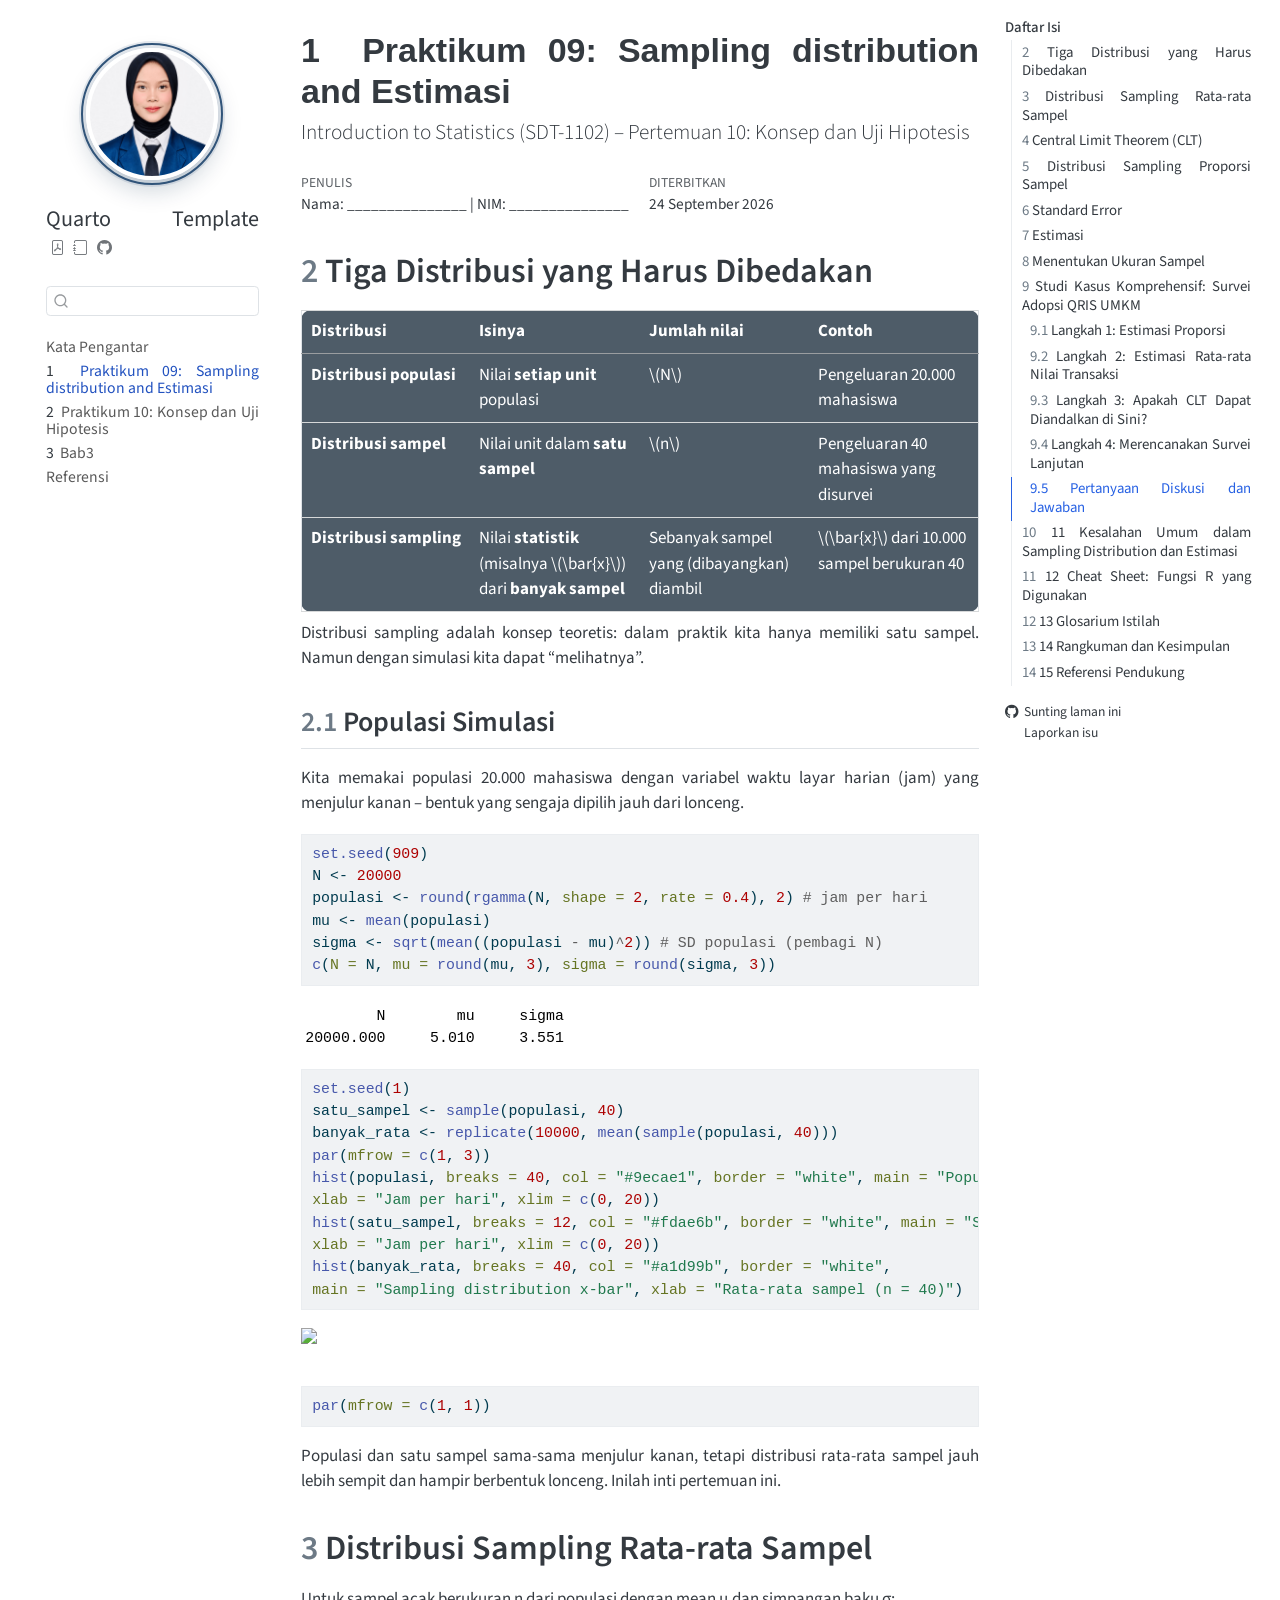
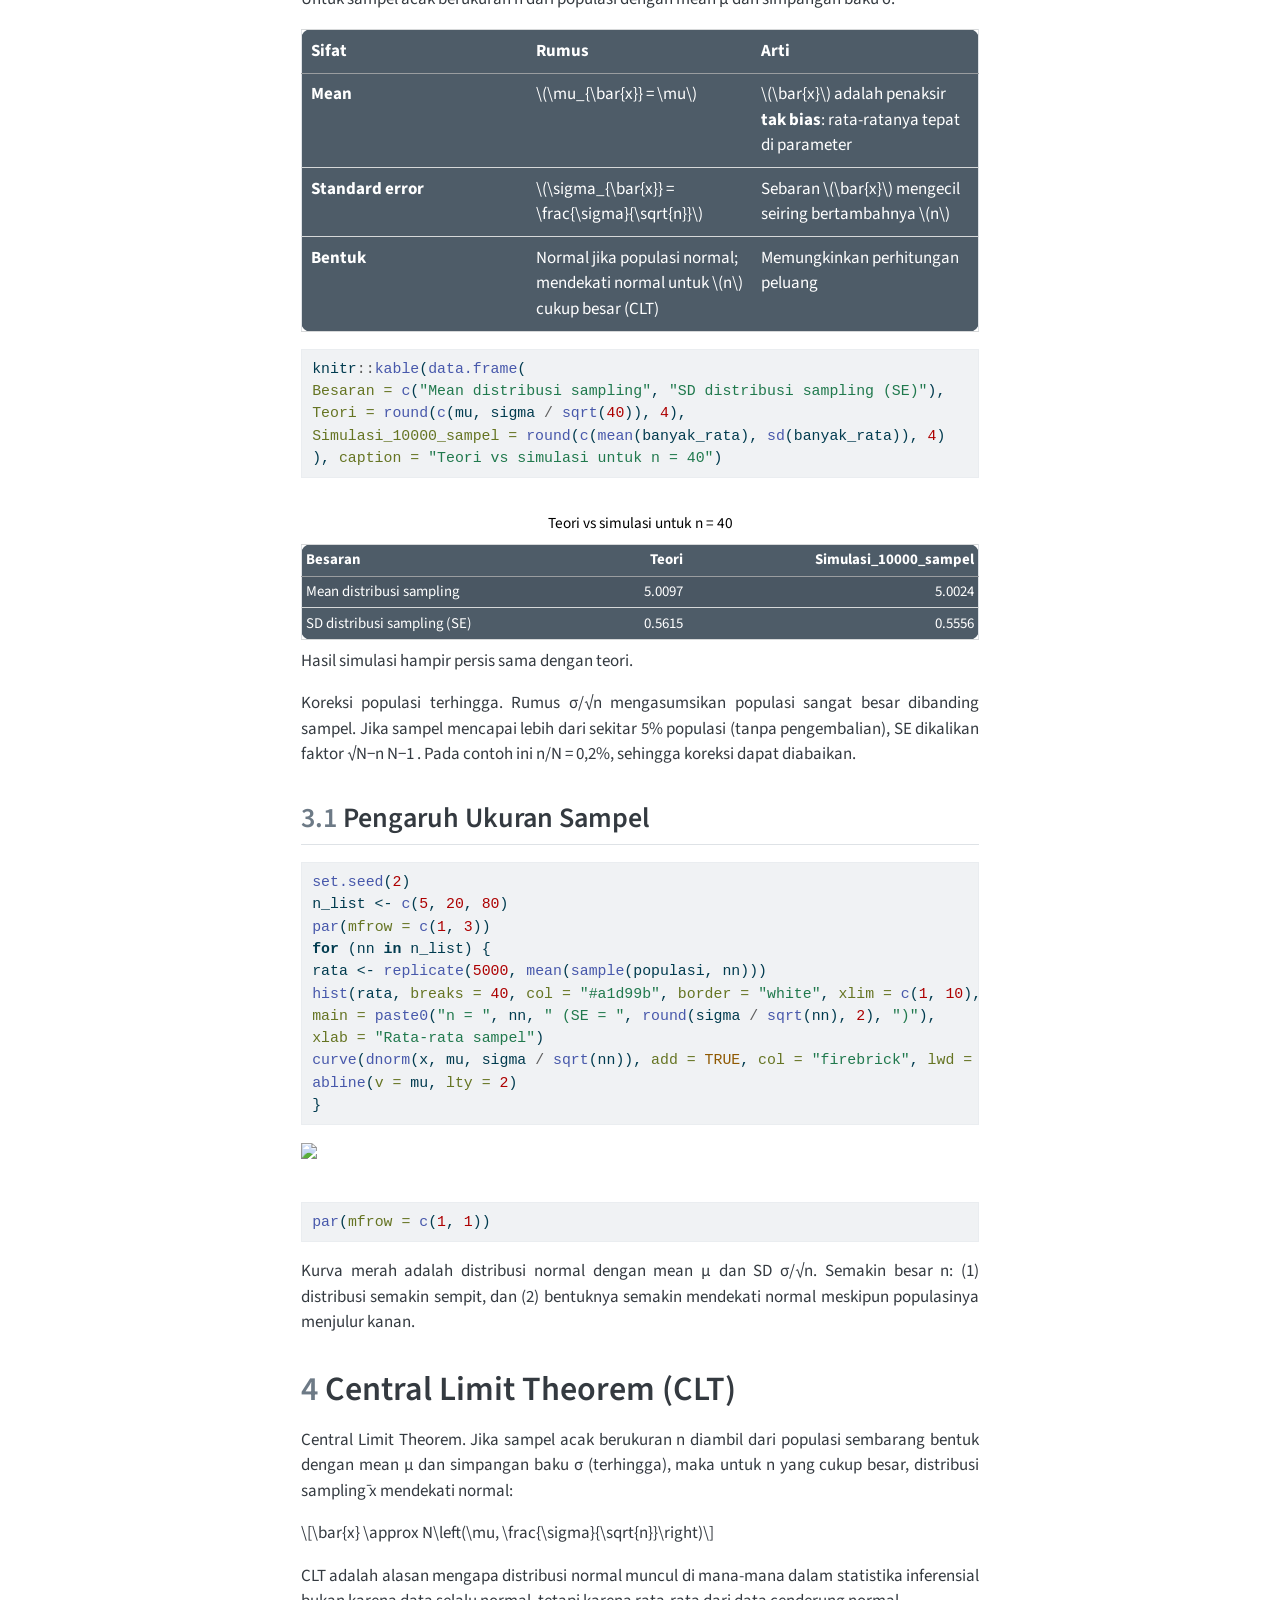
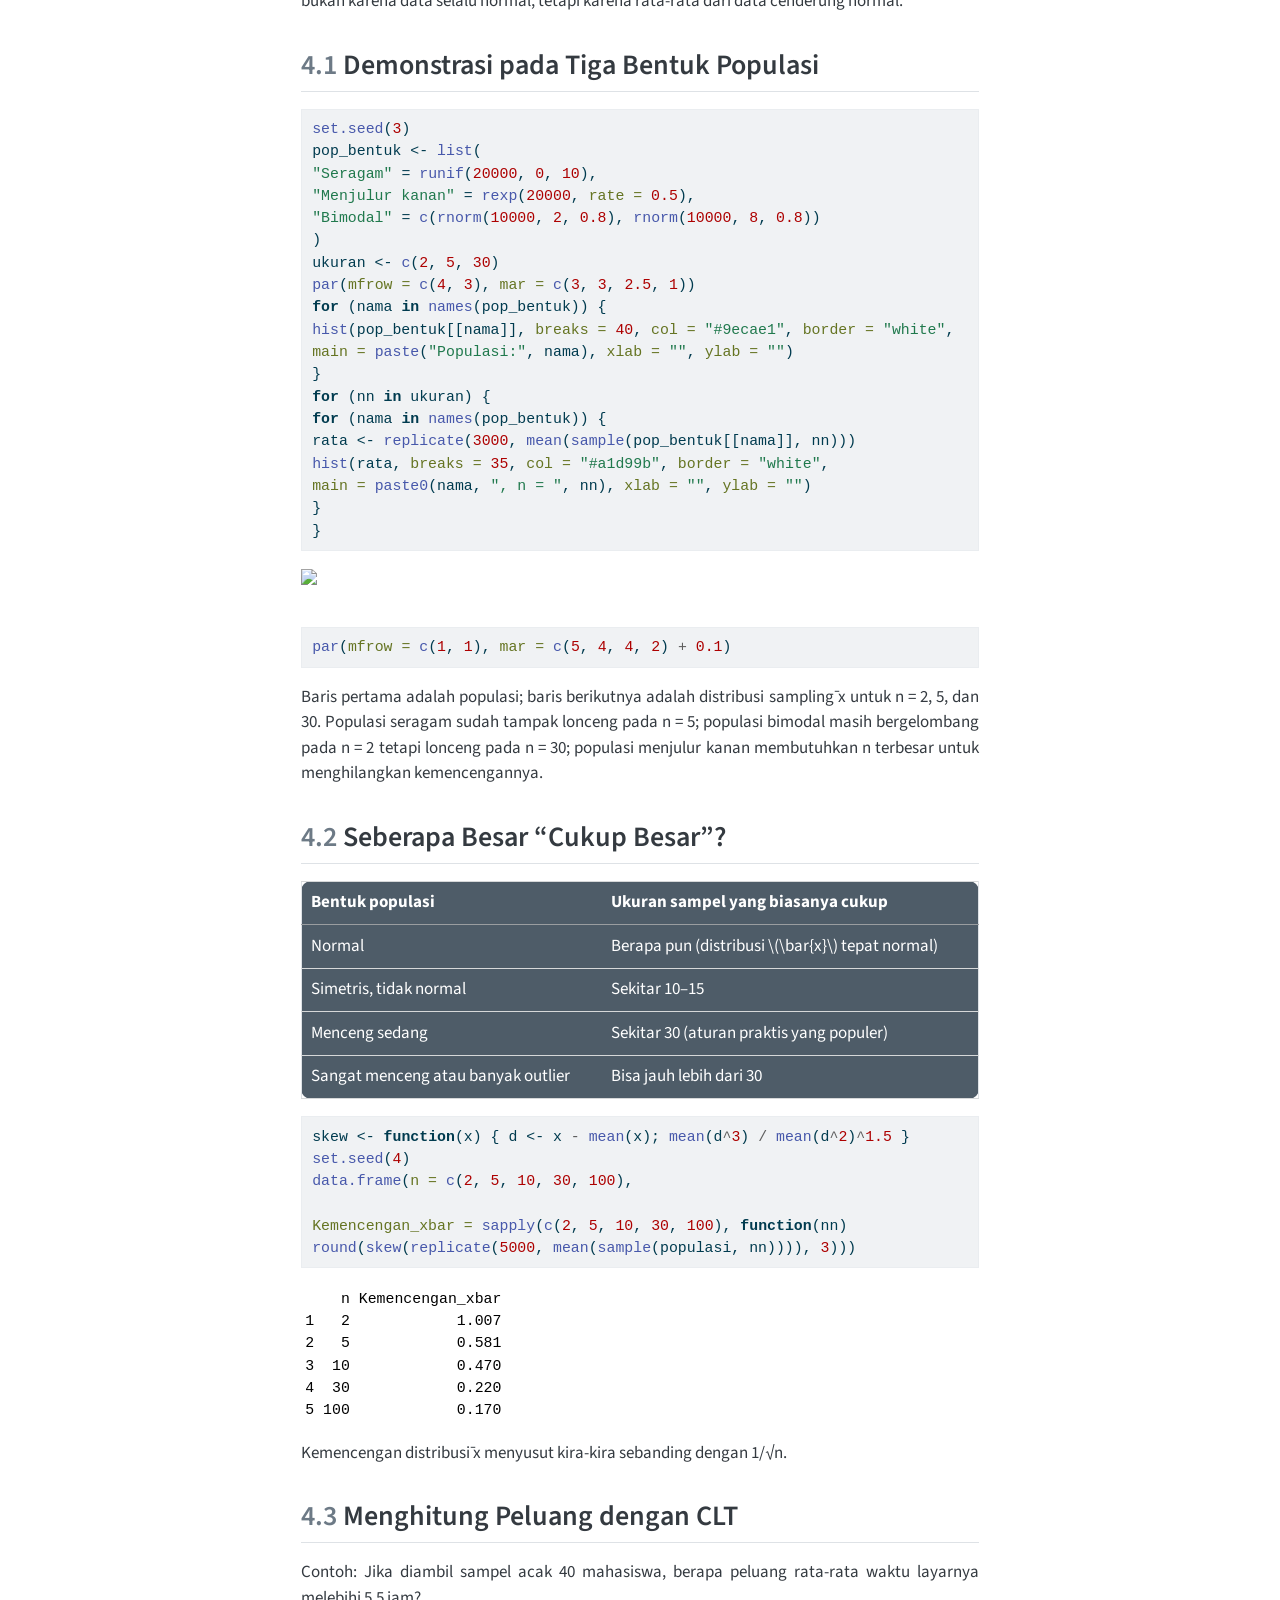
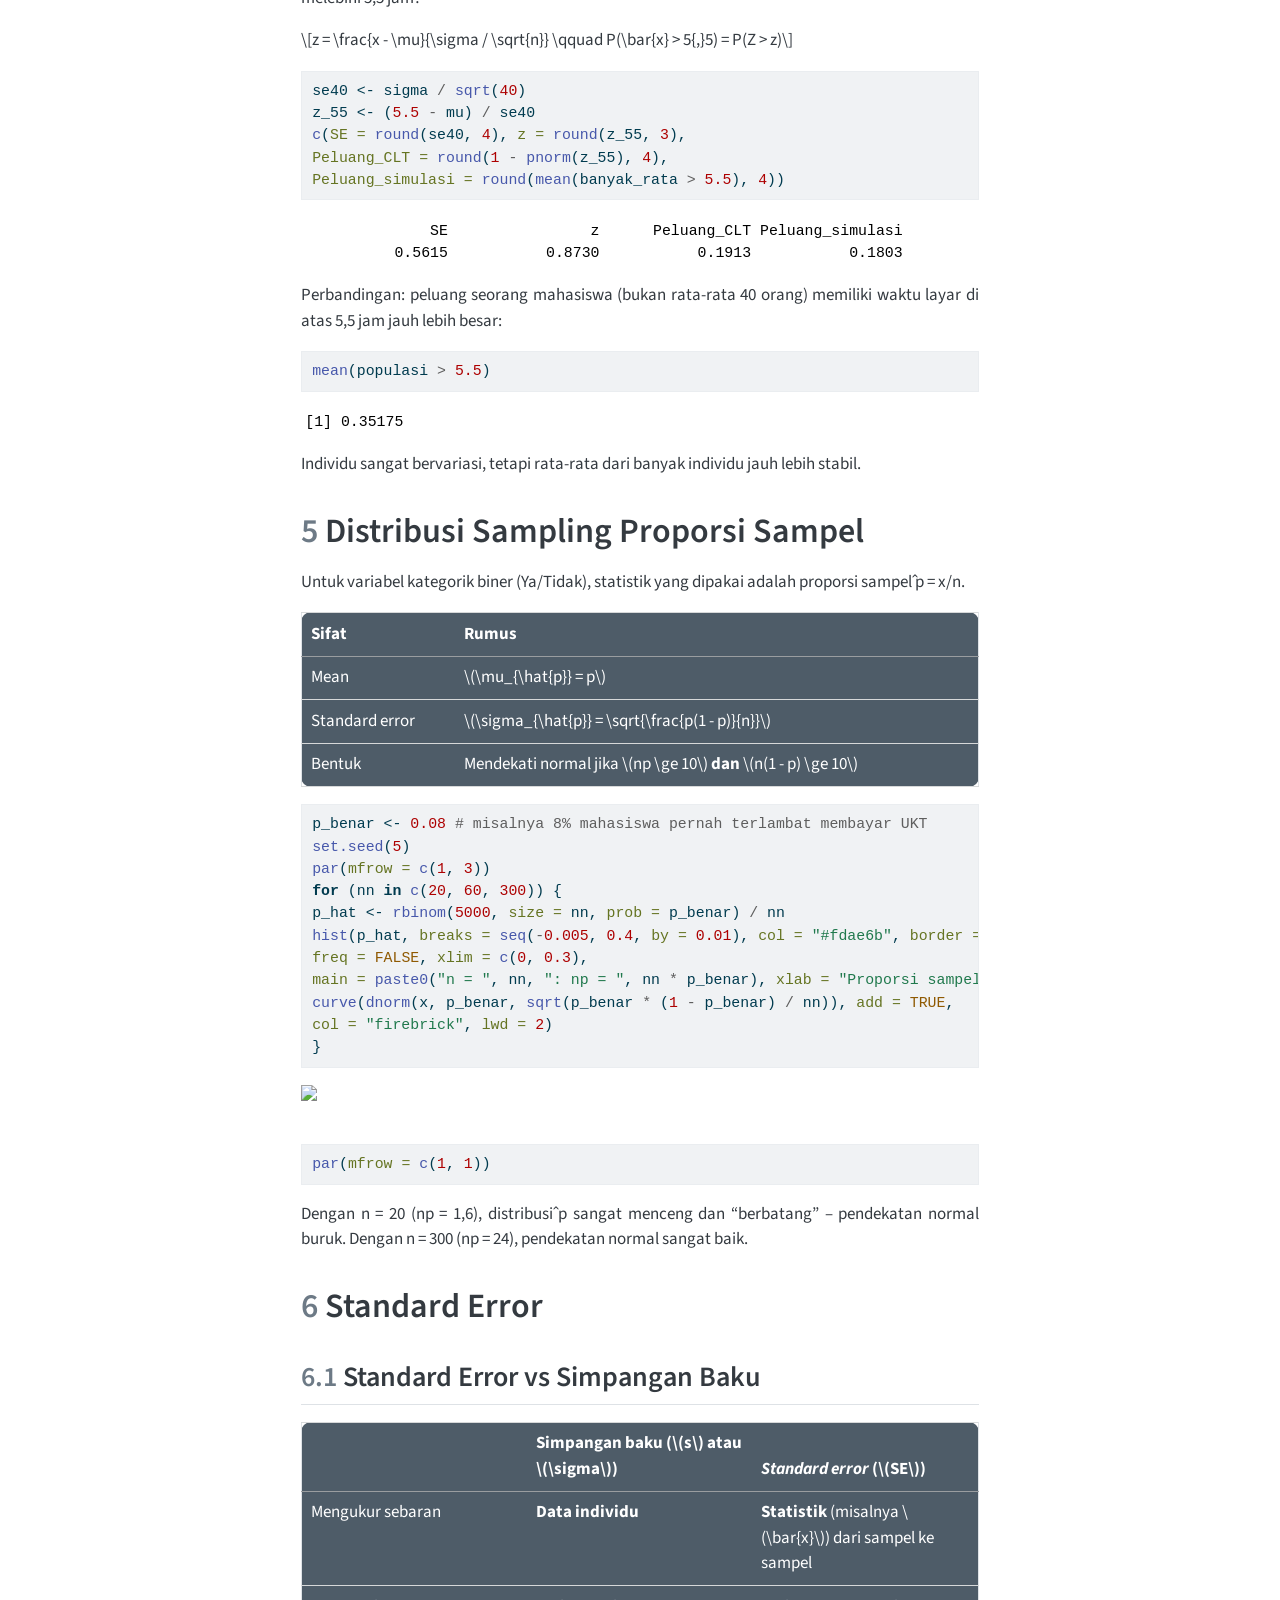
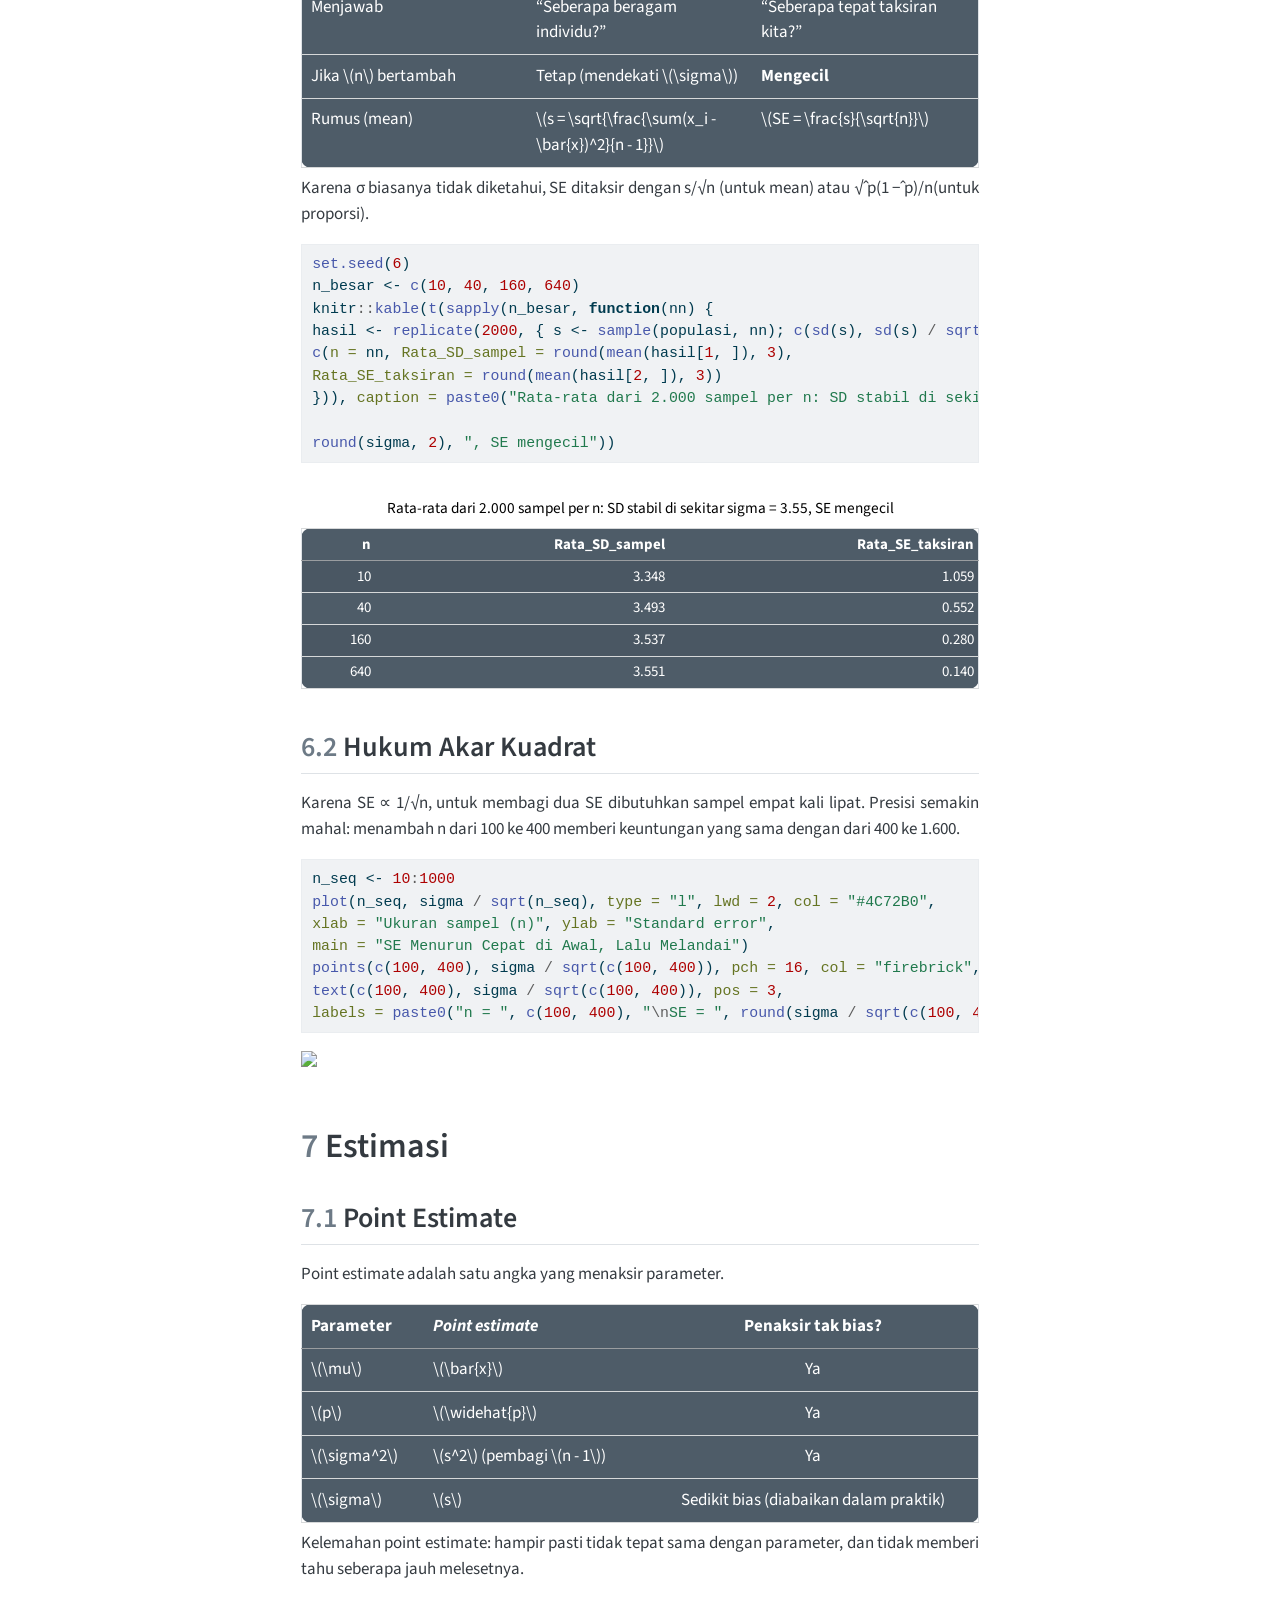
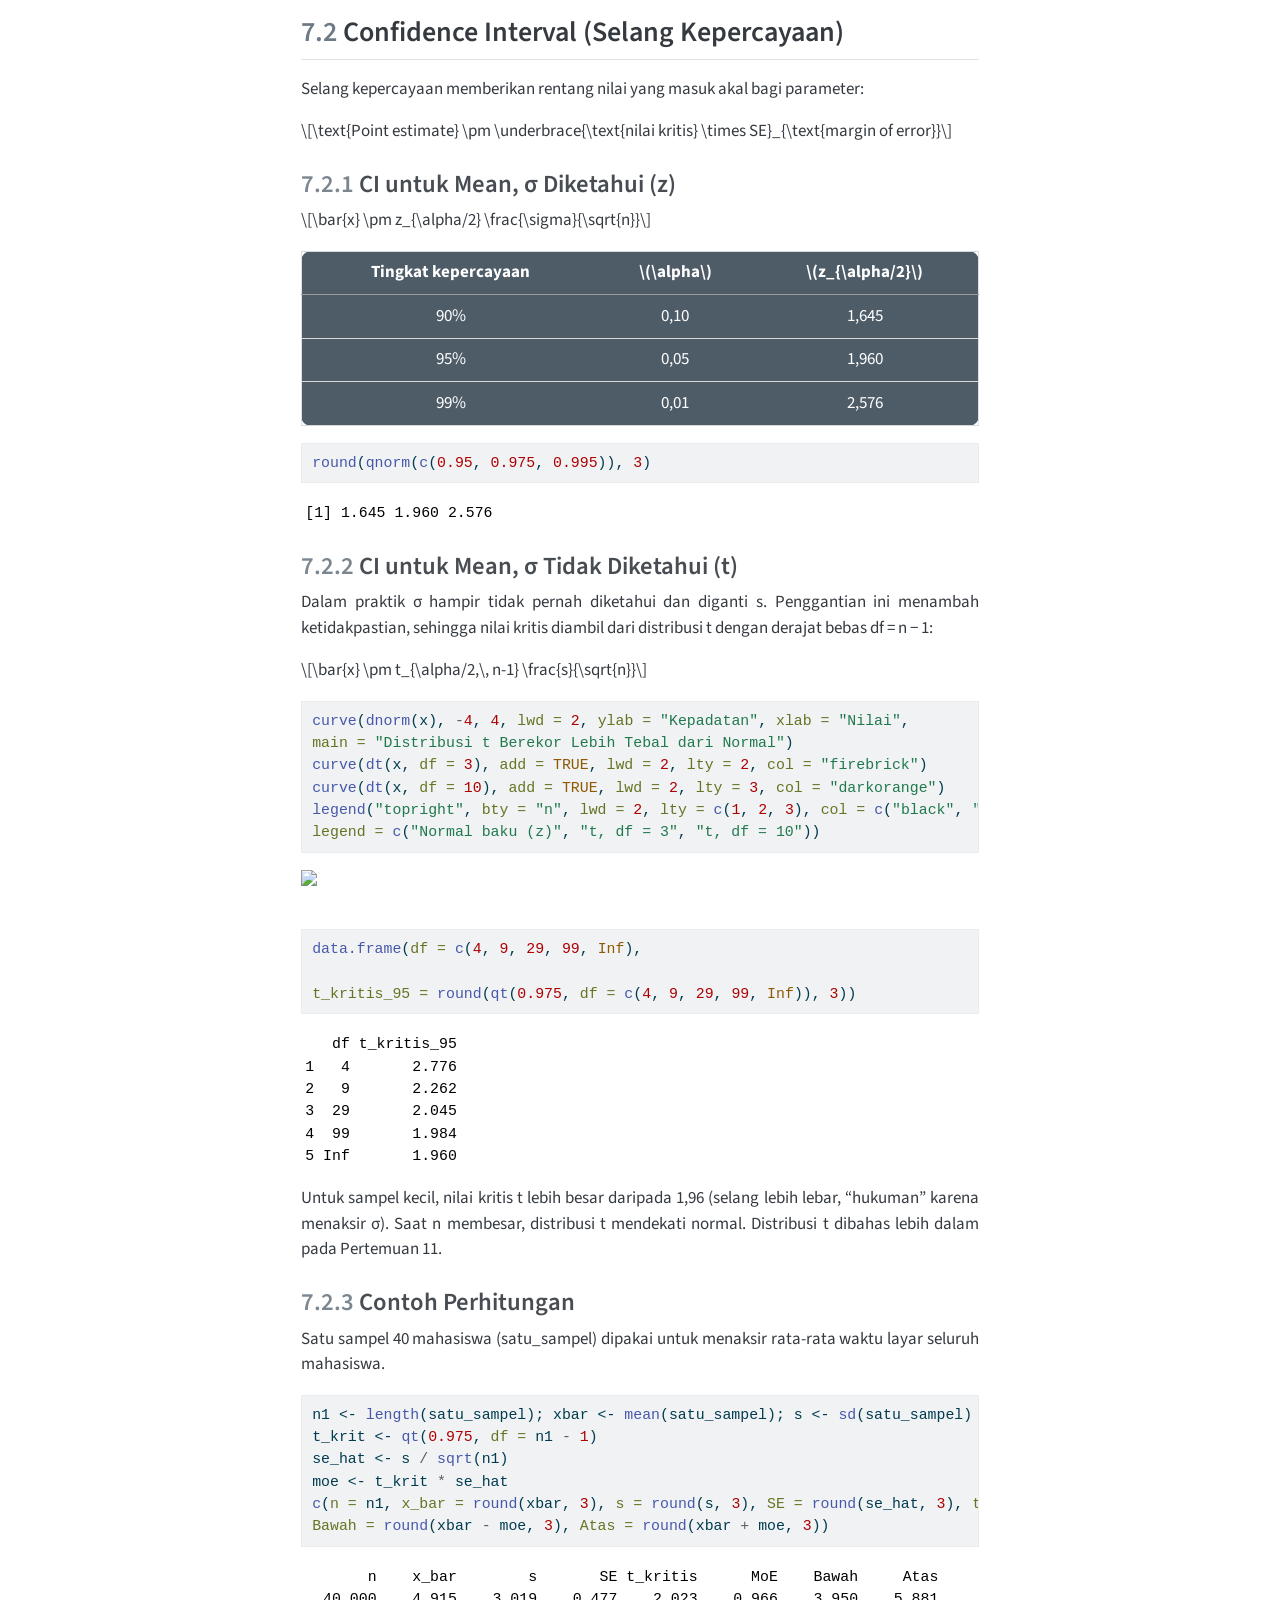
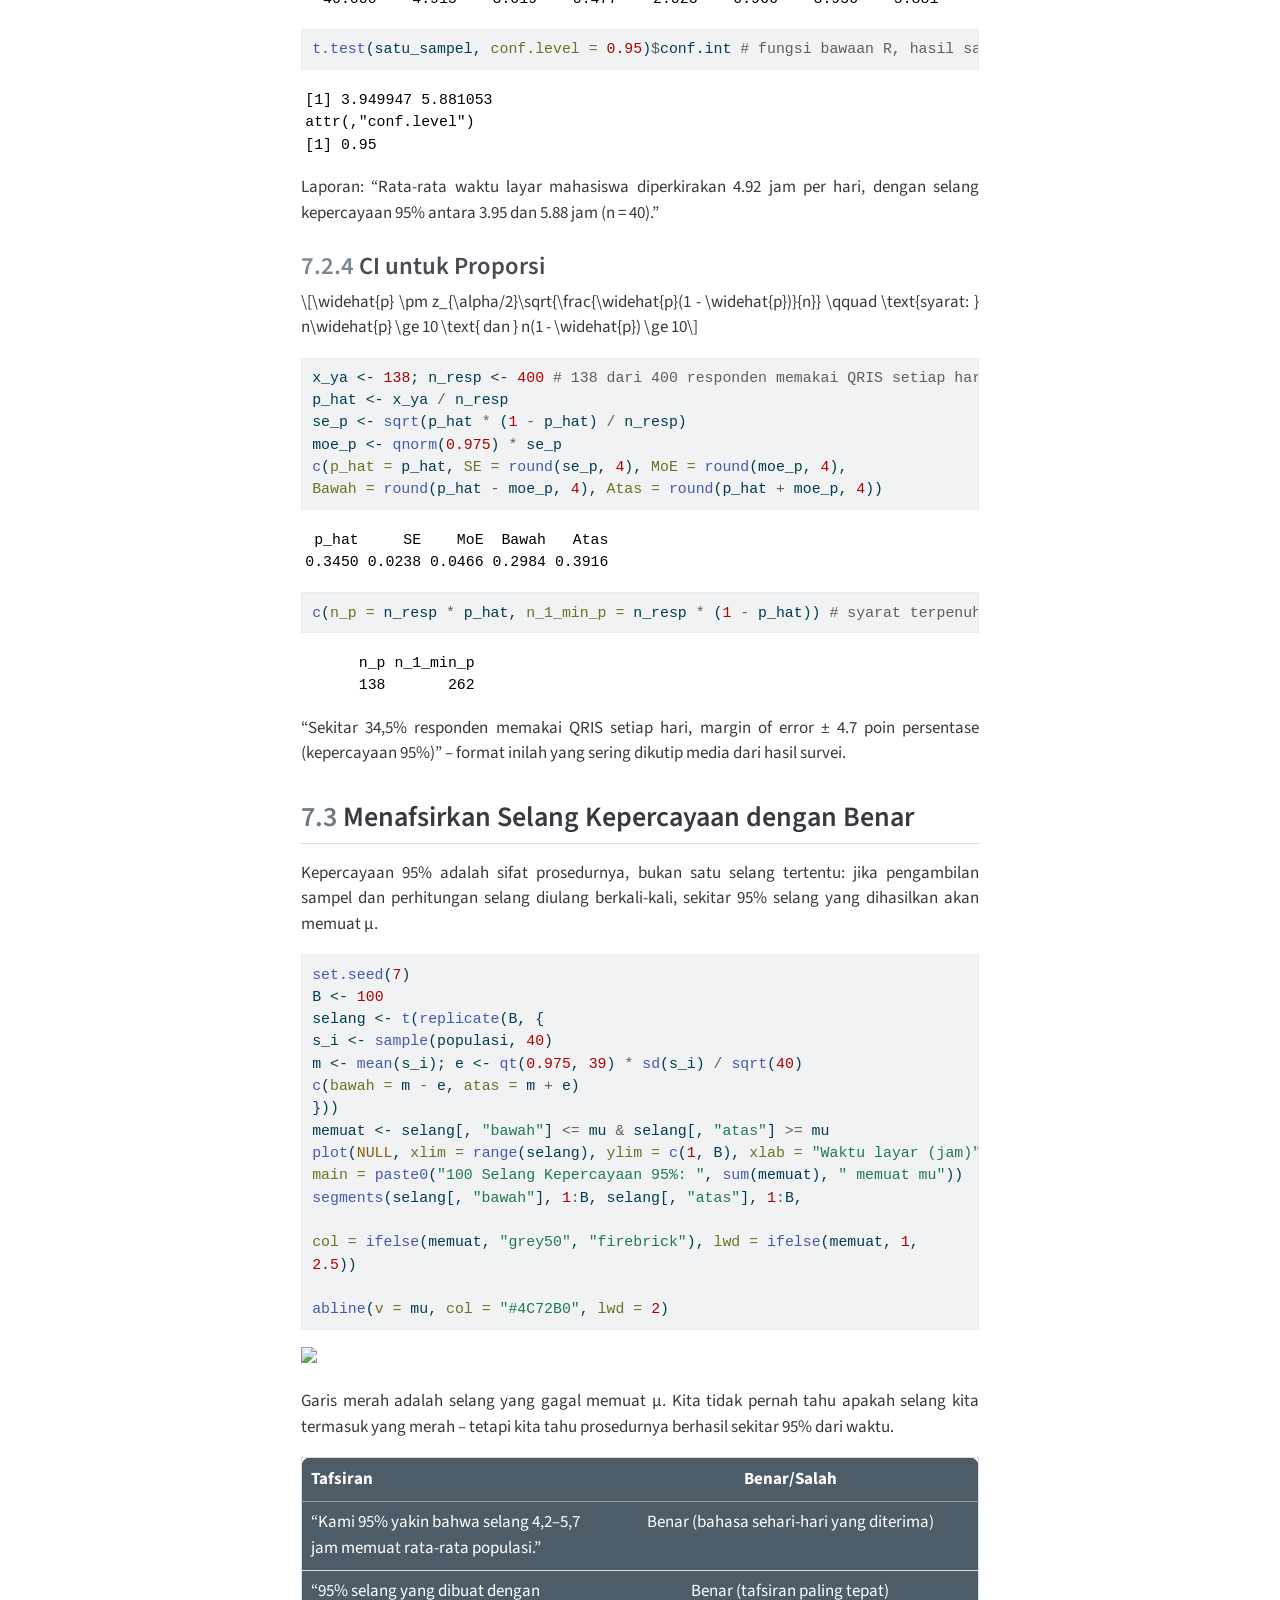
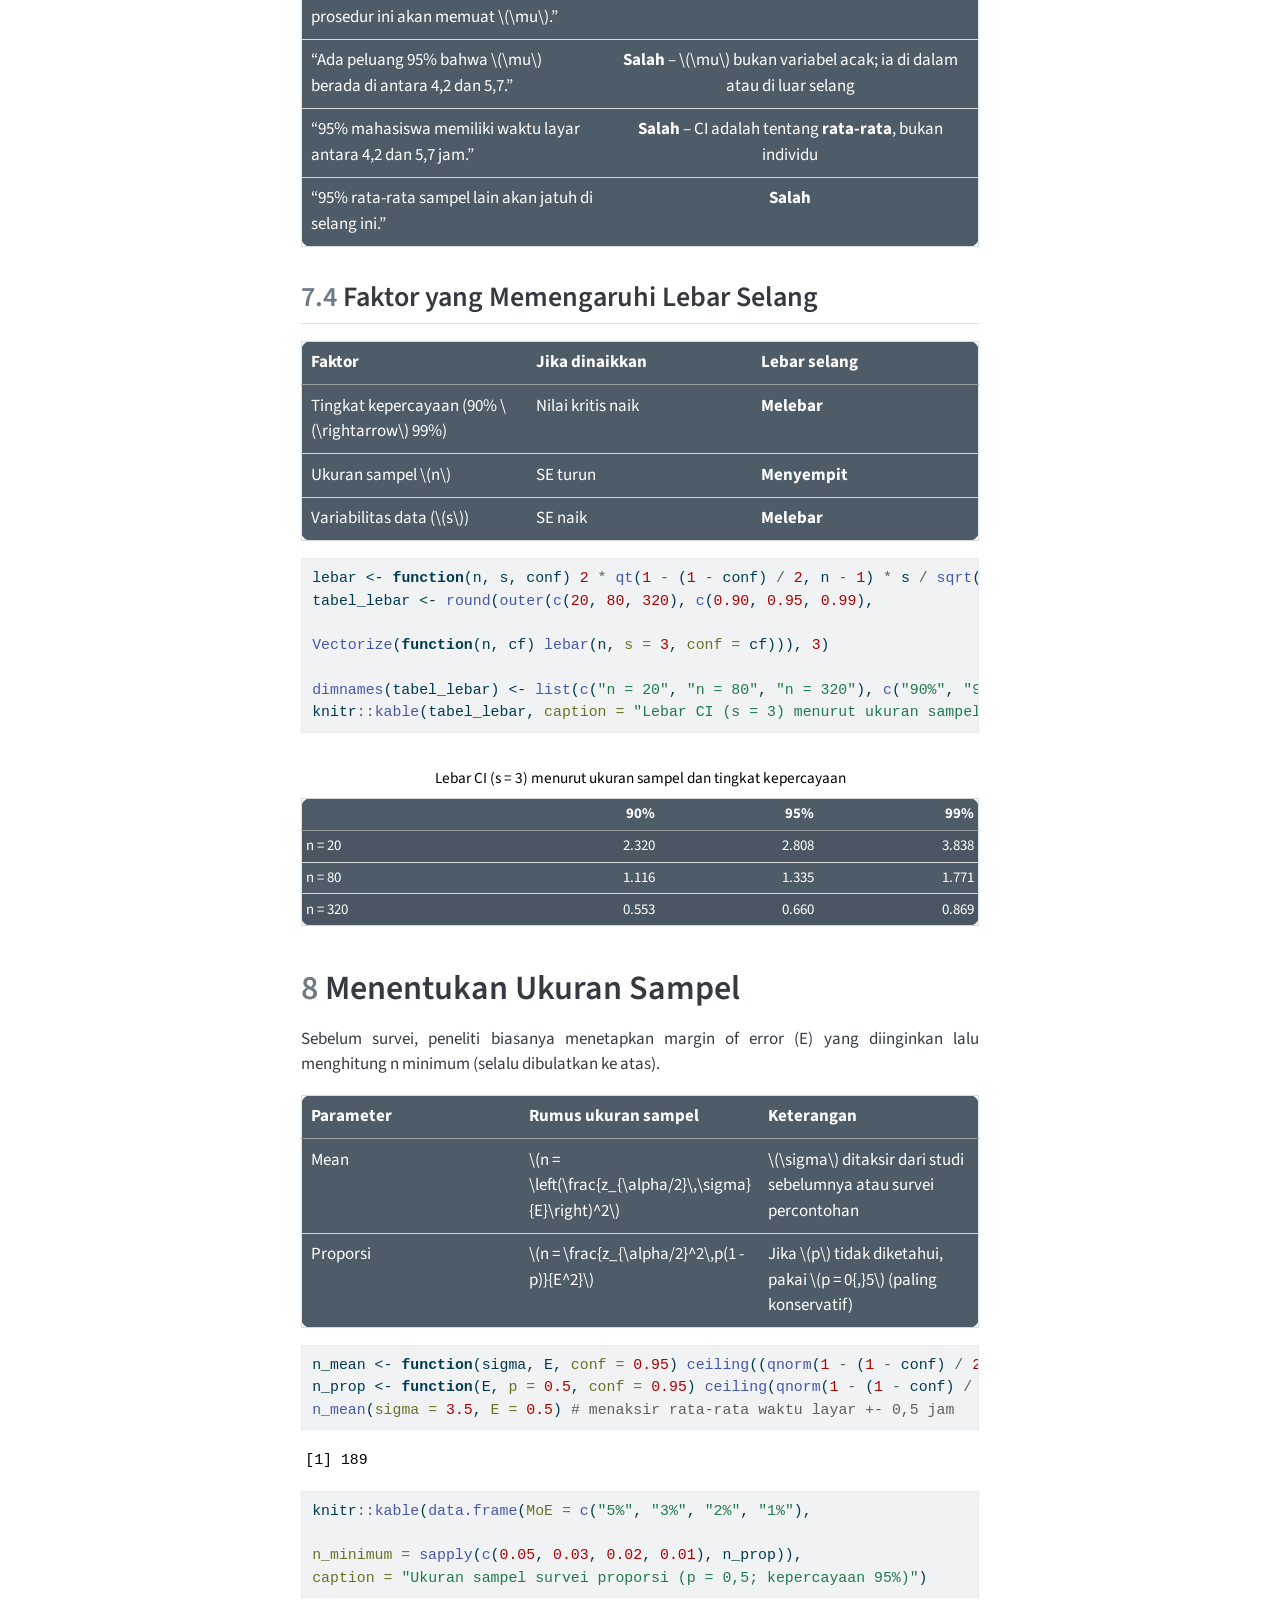
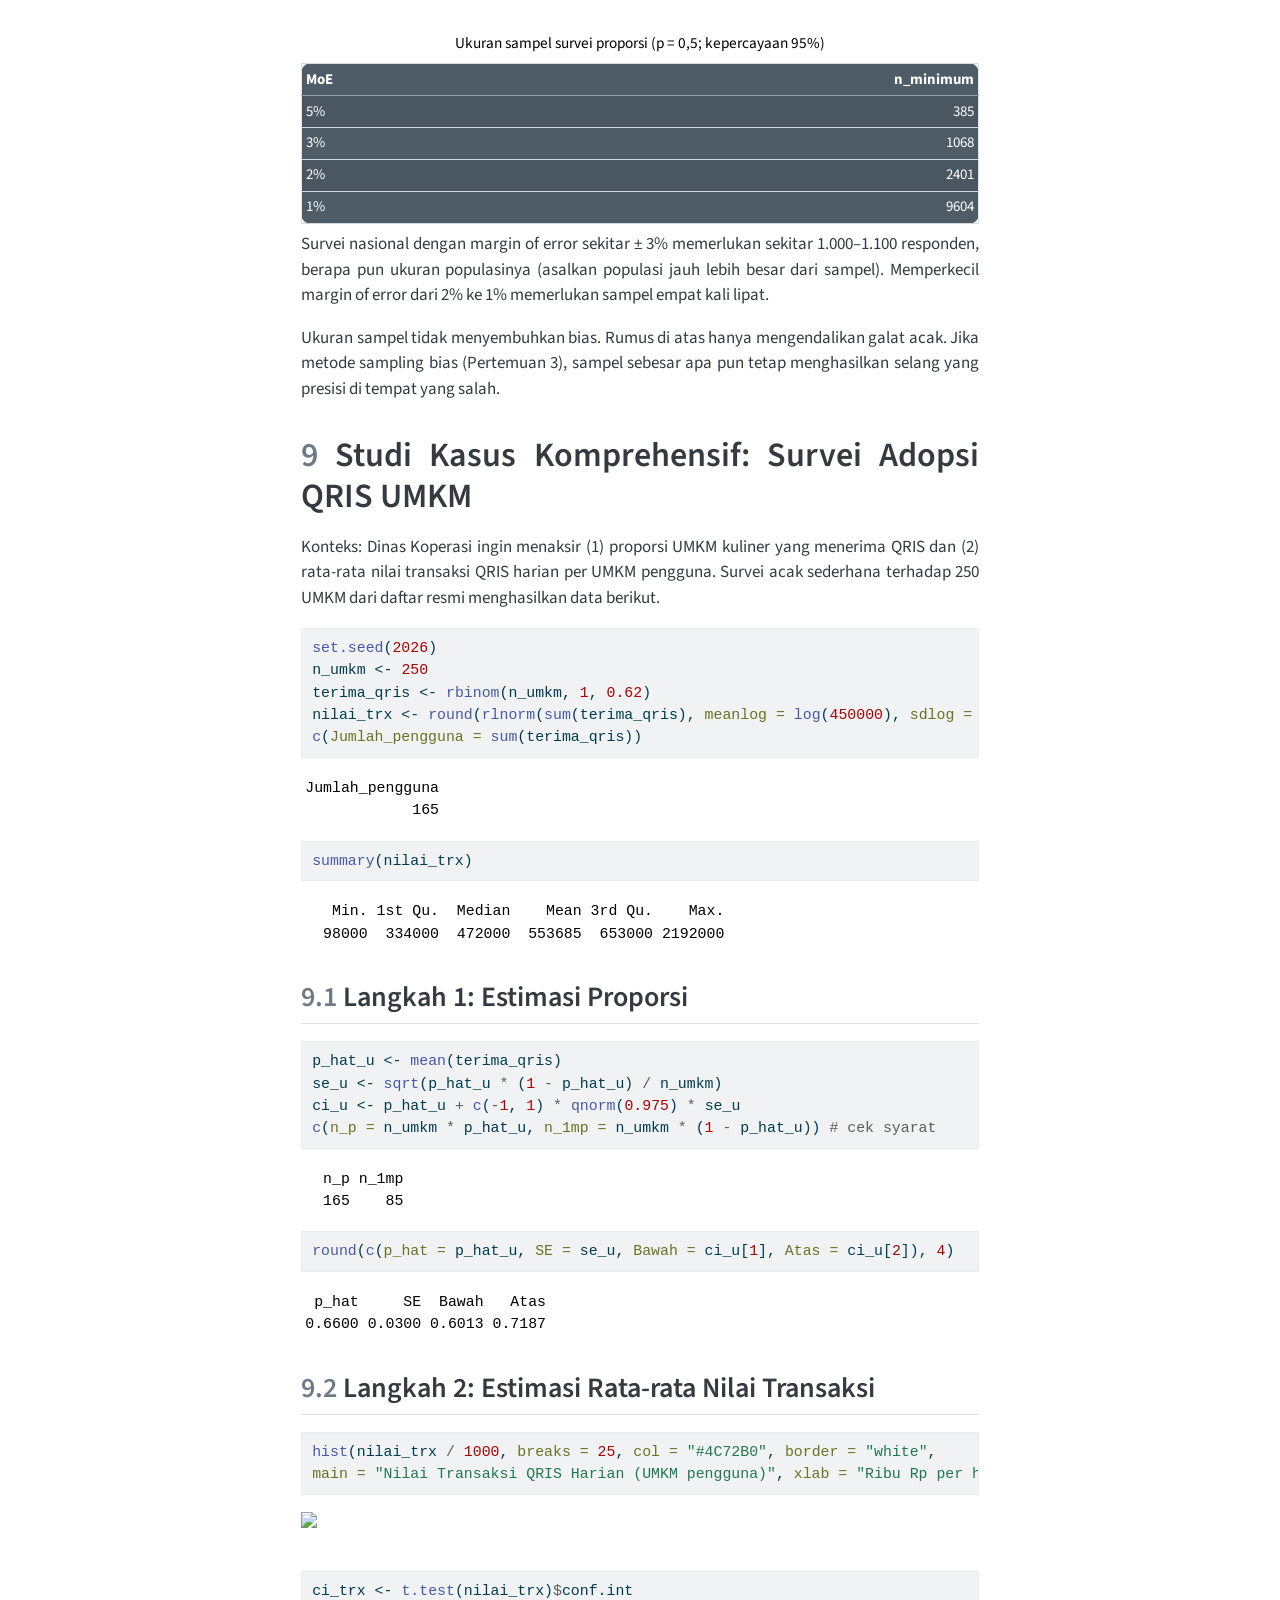
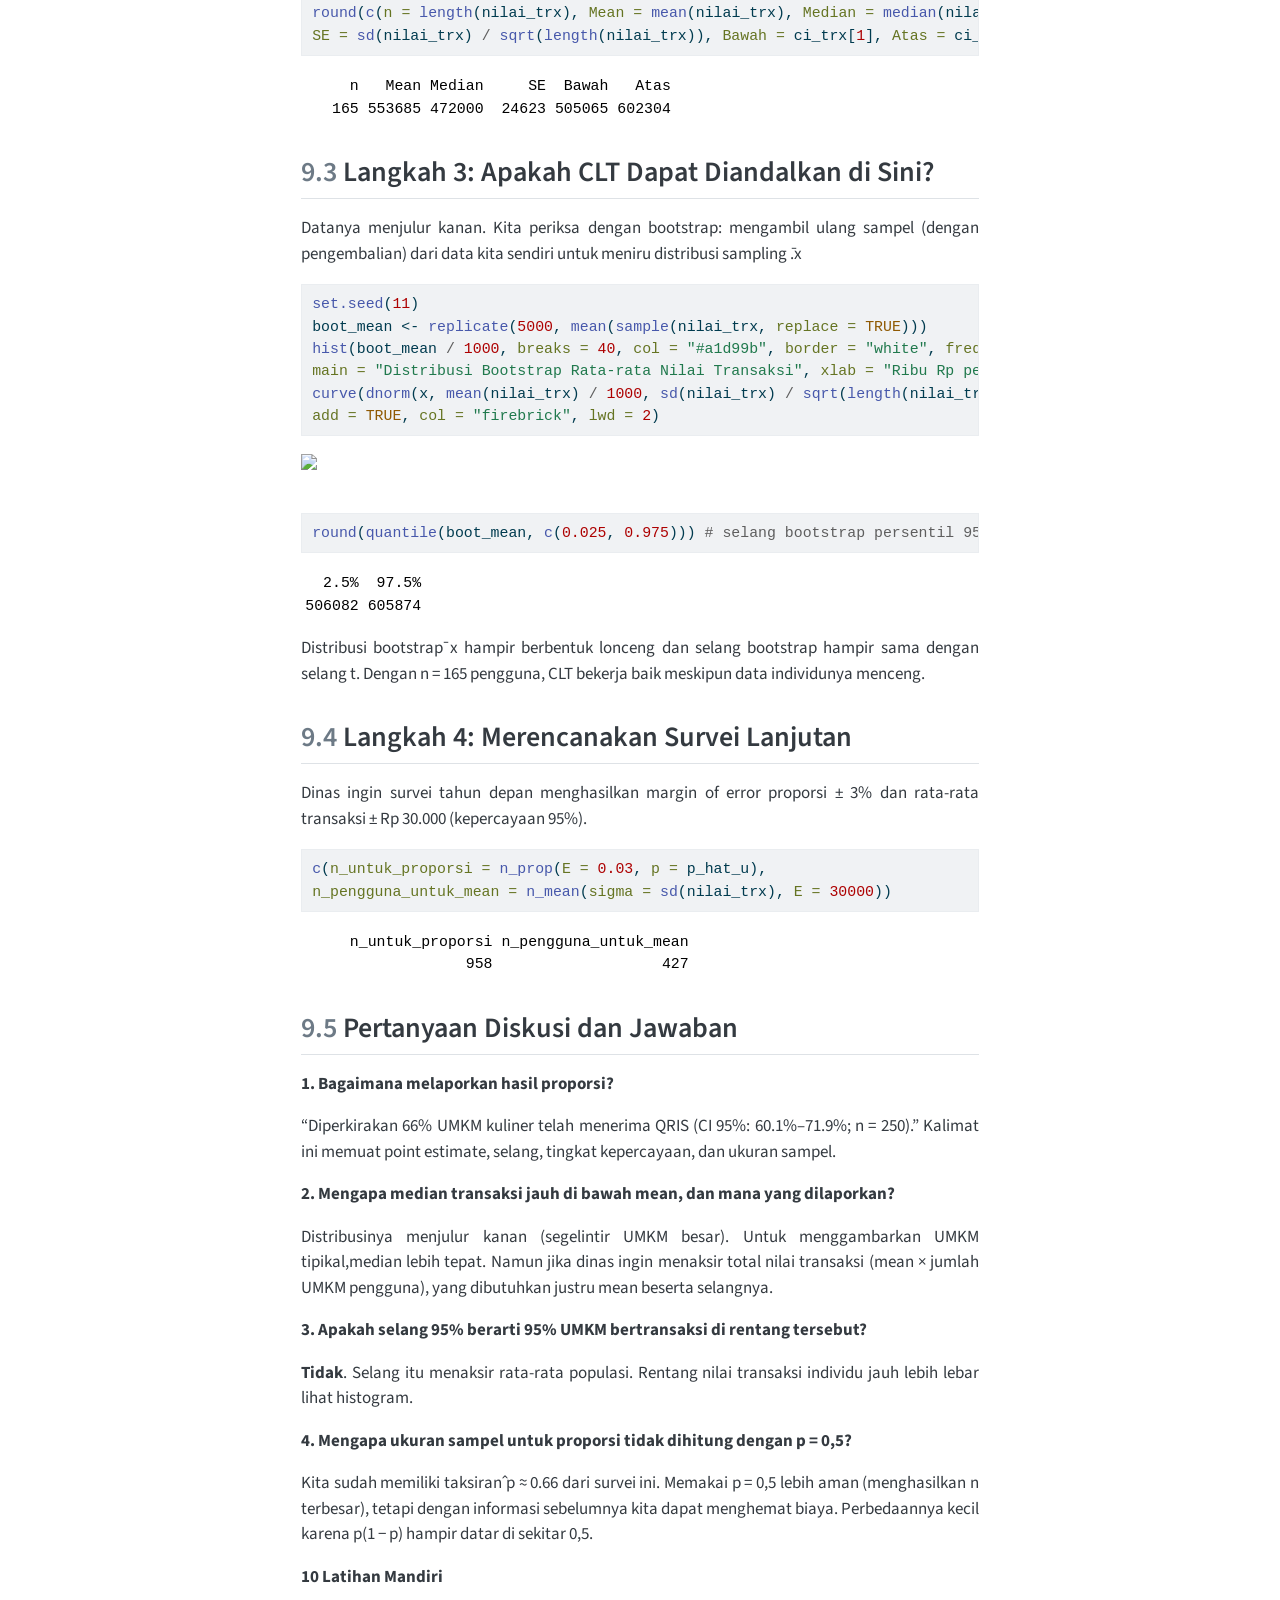
==== docs/chapters/bab-1.html @ 30774d6d "Update book content" ====
<!DOCTYPE html>
<html xmlns="http://www.w3.org/1999/xhtml" lang="id" xml:lang="id"><head>

<meta charset="utf-8">
<meta name="generator" content="quarto-1.11.9">

<meta name="viewport" content="width=device-width, initial-scale=1.0, user-scalable=yes">

<meta name="author" content="Nama: _______________ | NIM: _______________">
<meta name="dcterms.date" content="2026-09-24">
<meta name="description" content="Deskripsi singkat tentang buku">

<title>1&nbsp; Praktikum 09: Sampling distribution and Estimasi – Quarto Template</title>
<style>
/* Default styles provided by pandoc.
** See https://pandoc.org/MANUAL.html#variables-for-html for config info.
*/
span.smallcaps{font-variant: small-caps;}
div.columns{display: flex; gap: 1.5em;}
div.column{flex: auto;}
@media screen {
div.columns{gap: min(4vw, 1.5em);}
div.column{overflow-x: auto;}
}
div.hanging-indent{margin-left: 1.5em; text-indent: -1.5em;}
ul.task-list{list-style: none;}
ul.task-list li input[type="checkbox"] {
  width: 0.8em;
  margin: 0 0.8em 0.2em -1em; /* quarto-specific, see https://github.com/quarto-dev/quarto-cli/issues/4556 */ 
  vertical-align: middle;
}
/* CSS for syntax highlighting */
html { -webkit-text-size-adjust: 100%; }
pre > code.sourceCode { white-space: pre; position: relative; }
pre > code.sourceCode > span { display: inline-block; line-height: 1.25; }
pre > code.sourceCode > span:empty { height: 1.2em; }
.sourceCode { overflow: visible; }
code.sourceCode > span { color: inherit; text-decoration: inherit; }
div.sourceCode { margin: 1em 0; }
pre.sourceCode { margin: 0; }
@media screen {
div.sourceCode { overflow: auto; }
}
@media print {
pre > code.sourceCode { white-space: pre-wrap; }
pre > code.sourceCode > span { text-indent: -5em; padding-left: 5em; }
}
pre.numberSource code
  { counter-reset: source-line 0; }
pre.numberSource code > span
  { position: relative; left: -4em; counter-increment: source-line; }
pre.numberSource code > span > a:first-child::before
  { content: counter(source-line);
    position: relative; left: -1em; text-align: right; vertical-align: baseline;
    border: none; display: inline-block;
    -webkit-touch-callout: none; -webkit-user-select: none;
    -khtml-user-select: none; -moz-user-select: none;
    -ms-user-select: none; user-select: none;
    padding: 0 4px; width: 4em;
  }
pre.numberSource { margin-left: 3em;  padding-left: 4px; }
div.sourceCode
  {   }
@media screen {
pre > code.sourceCode > span > a:first-child::before { text-decoration: underline; }
}
</style>


<script src="../site_libs/quarto-nav/quarto-nav.js"></script>
<script src="../site_libs/quarto-nav/headroom.min.js"></script>
<script src="../site_libs/clipboard/clipboard.min.js"></script>
<script src="../site_libs/quarto-search/autocomplete.umd.js"></script>
<script src="../site_libs/quarto-search/fuse.min.js"></script>
<script src="../site_libs/quarto-search/quarto-search.js"></script>
<meta name="quarto:offset" content="../">
<link href="../chapters/bab-2.html" rel="next">
<link href="../index.html" rel="prev">
<script src="../site_libs/quarto-html/quarto.js" type="module"></script>
<script src="../site_libs/quarto-html/tabsets/tabsets.js" type="module"></script>
<script src="../site_libs/quarto-html/scrollable-regions/scrollable-regions.js" type="module"></script>
<script src="../site_libs/quarto-html/popper.min.js"></script>
<script src="../site_libs/quarto-html/tippy.umd.min.js"></script>
<script src="../site_libs/quarto-html/anchor.min.js"></script>
<link href="../site_libs/quarto-html/tippy.css" rel="stylesheet">
<link href="../site_libs/quarto-html/quarto-syntax-highlighting-63b5708e65d6cd79cd7618c58d0c21e7.css" rel="stylesheet" id="quarto-text-highlighting-styles">
<script src="../site_libs/bootstrap/bootstrap.min.js"></script>
<link href="../site_libs/bootstrap/bootstrap-icons.css" rel="stylesheet">
<link href="../site_libs/bootstrap/bootstrap-8575377b15774f46c10fa1d7752ca172.min.css" rel="stylesheet" append-hash="true" id="quarto-bootstrap" data-mode="light">
<script id="quarto-search-options" type="application/json">{
  "location": "sidebar",
  "copy-button": false,
  "collapse-after": 3,
  "panel-placement": "start",
  "type": "textbox",
  "limit": 50,
  "keyboard-shortcut": [
    "f",
    "/",
    "s"
  ],
  "show-item-context": false,
  "language": {
    "search-no-results-text": "Tidak ada hasil",
    "search-matching-documents-text": "dokumen cocok",
    "search-copy-link-title": "Salin tautan untuk mencari",
    "search-hide-matches-text": "Sembunyikan kecocokan lainnya",
    "search-more-match-text": "kecocokan lainnya di dokumen ini",
    "search-more-matches-text": "kecocokan lainnya di dokumen ini",
    "search-clear-button-title": "Hapus",
    "search-text-placeholder": "",
    "search-detached-cancel-button-title": "Batal",
    "search-submit-button-title": "Kirim",
    "search-label": "Mencari"
  }
}</script>
<style>html{ scroll-behavior: smooth; }</style>
<meta name="author" content="Bakti Siregar, M.Sc.">

  <script src="https://cdnjs.cloudflare.com/polyfill/v3/polyfill.min.js?features=es6"></script>
  <script defer="" src="https://cdn.jsdelivr.net/npm/mathjax@4/tex-chtml.js" type="text/javascript"></script>

<script type="text/javascript">
const typesetMath = (el) => {
  if (window.MathJax) {
    // MathJax Typeset
    window.MathJax.typeset([el]);
  } else if (window.katex) {
    // KaTeX Render
    var mathElements = el.getElementsByClassName("math");
    var macros = [];
    for (var i = 0; i < mathElements.length; i++) {
      var texText = mathElements[i].firstChild;
      if (mathElements[i].tagName == "SPAN" && texText && texText.data) {
        window.katex.render(texText.data, mathElements[i], {
          displayMode: mathElements[i].classList.contains('display'),
          throwOnError: false,
          macros: macros,
          fleqn: false
        });
      }
    }
  }
}
window.Quarto = {
  typesetMath
};
</script>

<link rel="stylesheet" href="../assets/style.css">
</head>

<body class="nav-sidebar floating quarto-light"><a id="quarto-skip-link" class="visually-hidden-focusable" href="#quarto-document-content">Skip to main content</a>

<div id="quarto-search-results"></div>
  <header id="quarto-header" class="headroom fixed-top">
  <nav class="quarto-secondary-nav" aria-label="Bilah alat">
    <div class="container-fluid d-flex">
      <button type="button" class="quarto-btn-toggle btn" data-bs-toggle="collapse" role="button" data-bs-target=".quarto-sidebar-collapse-item" aria-controls="quarto-sidebar" aria-expanded="false" aria-label="Alihkan bilah sisi" onclick="if (window.quartoToggleHeadroom) { window.quartoToggleHeadroom(); }">
        <i class="bi bi-layout-text-sidebar-reverse"></i>
      </button>
        <nav class="quarto-page-breadcrumbs" aria-label="Jalur"><ol class="breadcrumb"><li class="breadcrumb-item"><a href="../chapters/bab-1.html"><span class="chapter-number">1</span>&nbsp; <span class="chapter-title">Praktikum 09: Sampling distribution and Estimasi</span></a></li></ol></nav>
        <a class="flex-grow-1" data-bs-toggle="collapse" data-bs-target=".quarto-sidebar-collapse-item" onclick="if (window.quartoToggleHeadroom) { window.quartoToggleHeadroom(); }">      
        </a>
      <button type="button" class="btn quarto-search-button" aria-label="Mencari" onclick="window.quartoOpenSearch();">
        <i class="bi bi-search"></i>
      </button>
    </div>
  </nav>
</header>
<!-- content -->
<div id="quarto-content" class="quarto-container page-columns page-rows-contents page-layout-article">
<!-- sidebar -->
  <nav id="quarto-sidebar" class="sidebar collapse collapse-horizontal quarto-sidebar-collapse-item sidebar-navigation floating overflow-auto" aria-label="Situs web">
    <div class="pt-lg-2 mt-2 text-left sidebar-header">
    <div class="sidebar-title mb-0 py-0">
      <a href="../">Quarto Template</a> 
        <div class="sidebar-tools-main tools-wide">
    <a href="../Quarto-Template.pdf" title="Pratinjau PDF" class="quarto-navigation-tool px-1" aria-label="Pratinjau PDF"><i class="bi bi-file-pdf"></i></a>
    <a href="../epub-reader.html" title="Pratinjau EPUB" class="quarto-navigation-tool px-1" aria-label="Pratinjau EPUB"><i class="bi bi-journal"></i></a>
    <a href="https://github.com/pakardata1/ebook-template-quarto.git" title="Kode Sumber" class="quarto-navigation-tool px-1" aria-label="Kode Sumber"><i class="bi bi-github"></i></a>
</div>
    </div>
      </div>
        <div class="mt-2 flex-shrink-0 align-items-center">
        <div class="sidebar-search">
        <div id="quarto-search" class="" title="Mencari"></div>
        </div>
        </div>
    <div class="sidebar-menu-container"> 
    <ul class="list-unstyled mt-1">
        <li class="sidebar-item">
  <div class="sidebar-item-container"> 
  <a href="../index.html" class="sidebar-item-text sidebar-link">
 <span class="menu-text">Kata Pengantar</span></a>
  </div>
</li>
        <li class="sidebar-item">
  <div class="sidebar-item-container"> 
  <a href="../chapters/bab-1.html" class="sidebar-item-text sidebar-link active">
 <span class="menu-text"><span class="chapter-number">1</span>&nbsp; <span class="chapter-title">Praktikum 09: Sampling distribution and Estimasi</span></span></a>
  </div>
</li>
        <li class="sidebar-item">
  <div class="sidebar-item-container"> 
  <a href="../chapters/bab-2.html" class="sidebar-item-text sidebar-link">
 <span class="menu-text"><span class="chapter-number">2</span>&nbsp; <span class="chapter-title">Praktikum 10: Konsep dan Uji Hipotesis</span></span></a>
  </div>
</li>
        <li class="sidebar-item">
  <div class="sidebar-item-container"> 
  <a href="../chapters/bab-3.html" class="sidebar-item-text sidebar-link">
 <span class="menu-text"><span class="chapter-number">3</span>&nbsp; <span class="chapter-title">Bab3</span></span></a>
  </div>
</li>
        <li class="sidebar-item">
  <div class="sidebar-item-container"> 
  <a href="../references/referensi.html" class="sidebar-item-text sidebar-link">
 <span class="menu-text">Referensi</span></a>
  </div>
</li>
    </ul>
    </div>
</nav>
<div id="quarto-sidebar-glass" class="quarto-sidebar-collapse-item" data-bs-toggle="collapse" data-bs-target=".quarto-sidebar-collapse-item"></div>
<!-- margin-sidebar -->
    <div id="quarto-margin-sidebar" class="sidebar margin-sidebar">
        <nav id="TOC" role="doc-toc" aria-labelledby="toc-title" class="toc-active">
    <h2 id="toc-title">Daftar Isi</h2>
   
  <ul>
  <li><a href="#tiga-distribusi-yang-harus-dibedakan" id="toc-tiga-distribusi-yang-harus-dibedakan" class="nav-link active" data-scroll-target="#tiga-distribusi-yang-harus-dibedakan"><span class="header-section-number">2</span> Tiga Distribusi yang Harus Dibedakan</a>
  <ul class="collapse">
  <li><a href="#populasi-simulasi" id="toc-populasi-simulasi" class="nav-link" data-scroll-target="#populasi-simulasi"><span class="header-section-number">2.1</span> Populasi Simulasi</a></li>
  </ul></li>
  <li><a href="#distribusi-sampling-rata-rata-sampel" id="toc-distribusi-sampling-rata-rata-sampel" class="nav-link" data-scroll-target="#distribusi-sampling-rata-rata-sampel"><span class="header-section-number">3</span> Distribusi Sampling Rata-rata Sampel</a>
  <ul class="collapse">
  <li><a href="#pengaruh-ukuran-sampel" id="toc-pengaruh-ukuran-sampel" class="nav-link" data-scroll-target="#pengaruh-ukuran-sampel"><span class="header-section-number">3.1</span> Pengaruh Ukuran Sampel</a></li>
  </ul></li>
  <li><a href="#central-limit-theorem-clt" id="toc-central-limit-theorem-clt" class="nav-link" data-scroll-target="#central-limit-theorem-clt"><span class="header-section-number">4</span> Central Limit Theorem (CLT)</a>
  <ul class="collapse">
  <li><a href="#demonstrasi-pada-tiga-bentuk-populasi" id="toc-demonstrasi-pada-tiga-bentuk-populasi" class="nav-link" data-scroll-target="#demonstrasi-pada-tiga-bentuk-populasi"><span class="header-section-number">4.1</span> Demonstrasi pada Tiga Bentuk Populasi</a></li>
  <li><a href="#seberapa-besar-cukup-besar" id="toc-seberapa-besar-cukup-besar" class="nav-link" data-scroll-target="#seberapa-besar-cukup-besar"><span class="header-section-number">4.2</span> Seberapa Besar “Cukup Besar”?</a></li>
  <li><a href="#menghitung-peluang-dengan-clt" id="toc-menghitung-peluang-dengan-clt" class="nav-link" data-scroll-target="#menghitung-peluang-dengan-clt"><span class="header-section-number">4.3</span> Menghitung Peluang dengan CLT</a></li>
  </ul></li>
  <li><a href="#distribusi-sampling-proporsi-sampel" id="toc-distribusi-sampling-proporsi-sampel" class="nav-link" data-scroll-target="#distribusi-sampling-proporsi-sampel"><span class="header-section-number">5</span> Distribusi Sampling Proporsi Sampel</a></li>
  <li><a href="#standard-error" id="toc-standard-error" class="nav-link" data-scroll-target="#standard-error"><span class="header-section-number">6</span> Standard Error</a>
  <ul class="collapse">
  <li><a href="#standard-error-vs-simpangan-baku" id="toc-standard-error-vs-simpangan-baku" class="nav-link" data-scroll-target="#standard-error-vs-simpangan-baku"><span class="header-section-number">6.1</span> Standard Error vs Simpangan Baku</a></li>
  <li><a href="#hukum-akar-kuadrat" id="toc-hukum-akar-kuadrat" class="nav-link" data-scroll-target="#hukum-akar-kuadrat"><span class="header-section-number">6.2</span> Hukum Akar Kuadrat</a></li>
  </ul></li>
  <li><a href="#estimasi" id="toc-estimasi" class="nav-link" data-scroll-target="#estimasi"><span class="header-section-number">7</span> Estimasi</a>
  <ul class="collapse">
  <li><a href="#point-estimate" id="toc-point-estimate" class="nav-link" data-scroll-target="#point-estimate"><span class="header-section-number">7.1</span> Point Estimate</a></li>
  <li><a href="#confidence-interval-selang-kepercayaan" id="toc-confidence-interval-selang-kepercayaan" class="nav-link" data-scroll-target="#confidence-interval-selang-kepercayaan"><span class="header-section-number">7.2</span> Confidence Interval (Selang Kepercayaan)</a>
  <ul class="collapse">
  <li><a href="#ci-untuk-mean-σ-diketahui-z" id="toc-ci-untuk-mean-σ-diketahui-z" class="nav-link" data-scroll-target="#ci-untuk-mean-σ-diketahui-z"><span class="header-section-number">7.2.1</span> CI untuk Mean, σ Diketahui (z)</a></li>
  <li><a href="#ci-untuk-mean-σ-tidak-diketahui-t" id="toc-ci-untuk-mean-σ-tidak-diketahui-t" class="nav-link" data-scroll-target="#ci-untuk-mean-σ-tidak-diketahui-t"><span class="header-section-number">7.2.2</span> CI untuk Mean, σ Tidak Diketahui (t)</a></li>
  <li><a href="#contoh-perhitungan" id="toc-contoh-perhitungan" class="nav-link" data-scroll-target="#contoh-perhitungan"><span class="header-section-number">7.2.3</span> Contoh Perhitungan</a></li>
  <li><a href="#ci-untuk-proporsi" id="toc-ci-untuk-proporsi" class="nav-link" data-scroll-target="#ci-untuk-proporsi"><span class="header-section-number">7.2.4</span> CI untuk Proporsi</a></li>
  </ul></li>
  <li><a href="#menafsirkan-selang-kepercayaan-dengan-benar" id="toc-menafsirkan-selang-kepercayaan-dengan-benar" class="nav-link" data-scroll-target="#menafsirkan-selang-kepercayaan-dengan-benar"><span class="header-section-number">7.3</span> Menafsirkan Selang Kepercayaan dengan Benar</a></li>
  <li><a href="#faktor-yang-memengaruhi-lebar-selang" id="toc-faktor-yang-memengaruhi-lebar-selang" class="nav-link" data-scroll-target="#faktor-yang-memengaruhi-lebar-selang"><span class="header-section-number">7.4</span> Faktor yang Memengaruhi Lebar Selang</a></li>
  </ul></li>
  <li><a href="#menentukan-ukuran-sampel" id="toc-menentukan-ukuran-sampel" class="nav-link" data-scroll-target="#menentukan-ukuran-sampel"><span class="header-section-number">8</span> Menentukan Ukuran Sampel</a></li>
  <li><a href="#studi-kasus-komprehensif-survei-adopsi-qris-umkm" id="toc-studi-kasus-komprehensif-survei-adopsi-qris-umkm" class="nav-link" data-scroll-target="#studi-kasus-komprehensif-survei-adopsi-qris-umkm"><span class="header-section-number">9</span> Studi Kasus Komprehensif: Survei Adopsi QRIS UMKM</a>
  <ul class="collapse">
  <li><a href="#langkah-1-estimasi-proporsi" id="toc-langkah-1-estimasi-proporsi" class="nav-link" data-scroll-target="#langkah-1-estimasi-proporsi"><span class="header-section-number">9.1</span> Langkah 1: Estimasi Proporsi</a></li>
  <li><a href="#langkah-2-estimasi-rata-rata-nilai-transaksi" id="toc-langkah-2-estimasi-rata-rata-nilai-transaksi" class="nav-link" data-scroll-target="#langkah-2-estimasi-rata-rata-nilai-transaksi"><span class="header-section-number">9.2</span> Langkah 2: Estimasi Rata-rata Nilai Transaksi</a></li>
  <li><a href="#langkah-3-apakah-clt-dapat-diandalkan-di-sini" id="toc-langkah-3-apakah-clt-dapat-diandalkan-di-sini" class="nav-link" data-scroll-target="#langkah-3-apakah-clt-dapat-diandalkan-di-sini"><span class="header-section-number">9.3</span> Langkah 3: Apakah CLT Dapat Diandalkan di Sini?</a></li>
  <li><a href="#langkah-4-merencanakan-survei-lanjutan" id="toc-langkah-4-merencanakan-survei-lanjutan" class="nav-link" data-scroll-target="#langkah-4-merencanakan-survei-lanjutan"><span class="header-section-number">9.4</span> Langkah 4: Merencanakan Survei Lanjutan</a></li>
  <li><a href="#pertanyaan-diskusi-dan-jawaban" id="toc-pertanyaan-diskusi-dan-jawaban" class="nav-link" data-scroll-target="#pertanyaan-diskusi-dan-jawaban"><span class="header-section-number">9.5</span> Pertanyaan Diskusi dan Jawaban</a></li>
  </ul></li>
  <li><a href="#kesalahan-umum-dalam-sampling-distribution-dan-estimasi" id="toc-kesalahan-umum-dalam-sampling-distribution-dan-estimasi" class="nav-link" data-scroll-target="#kesalahan-umum-dalam-sampling-distribution-dan-estimasi"><span class="header-section-number">10</span> 11 Kesalahan Umum dalam Sampling Distribution dan Estimasi</a></li>
  <li><a href="#cheat-sheet-fungsi-r-yang-digunakan" id="toc-cheat-sheet-fungsi-r-yang-digunakan" class="nav-link" data-scroll-target="#cheat-sheet-fungsi-r-yang-digunakan"><span class="header-section-number">11</span> 12 Cheat Sheet: Fungsi R yang Digunakan</a></li>
  <li><a href="#glosarium-istilah" id="toc-glosarium-istilah" class="nav-link" data-scroll-target="#glosarium-istilah"><span class="header-section-number">12</span> 13 Glosarium Istilah</a></li>
  <li><a href="#rangkuman-dan-kesimpulan" id="toc-rangkuman-dan-kesimpulan" class="nav-link" data-scroll-target="#rangkuman-dan-kesimpulan"><span class="header-section-number">13</span> 14 Rangkuman dan Kesimpulan</a></li>
  <li><a href="#referensi-pendukung" id="toc-referensi-pendukung" class="nav-link" data-scroll-target="#referensi-pendukung"><span class="header-section-number">14</span> 15 Referensi Pendukung</a></li>
  </ul>
<div class="toc-actions"><ul><li><a href="https://github.com/pakardata1/ebook-template-quarto.git/edit/main/chapters/bab-1.qmd" class="toc-action"><i class="bi bi-github"></i>Sunting laman ini</a></li><li><a href="https://github.com/pakardata1/ebook-template-quarto.git/issues/new" class="toc-action"><i class="bi empty"></i>Laporkan isu</a></li></ul></div></nav>
    </div>
<!-- main -->
<main class="content" id="quarto-document-content" tabindex="-1">

<header id="title-block-header" class="quarto-title-block default">
<div class="quarto-title">
<h1 class="title"><span class="chapter-number">1</span>&nbsp; <span class="chapter-title">Praktikum 09: Sampling distribution and Estimasi</span></h1>
<p class="subtitle lead">Introduction to Statistics (SDT-1102) – Pertemuan 10: Konsep dan Uji Hipotesis</p>
</div>



<div class="quarto-title-meta">

    <div>
    <div class="quarto-title-meta-heading">Penulis</div>
    <div class="quarto-title-meta-contents">
             <p>Nama: _______________ | NIM: _______________ </p>
          </div>
  </div>
    
    <div>
    <div class="quarto-title-meta-heading">Diterbitkan</div>
    <div class="quarto-title-meta-contents">
      <p class="date">24 September 2026</p>
    </div>
  </div>
  
    
  </div>
  


</header>


<section id="tiga-distribusi-yang-harus-dibedakan" class="level1" data-number="2">
<h1 data-number="2"><span class="header-section-number">2</span> Tiga Distribusi yang Harus Dibedakan</h1>
<table class="caption-top table">
<colgroup>
<col style="width: 25%">
<col style="width: 25%">
<col style="width: 25%">
<col style="width: 25%">
</colgroup>
<thead>
<tr class="header">
<th style="text-align: left;">Distribusi</th>
<th style="text-align: left;">Isinya</th>
<th style="text-align: left;">Jumlah nilai</th>
<th style="text-align: left;">Contoh</th>
</tr>
</thead>
<tbody>
<tr class="odd">
<td style="text-align: left;"><strong>Distribusi populasi</strong></td>
<td style="text-align: left;">Nilai <strong>setiap unit</strong> populasi</td>
<td style="text-align: left;"><span class="math inline">\(N\)</span></td>
<td style="text-align: left;">Pengeluaran 20.000 mahasiswa</td>
</tr>
<tr class="even">
<td style="text-align: left;"><strong>Distribusi sampel</strong></td>
<td style="text-align: left;">Nilai unit dalam <strong>satu sampel</strong></td>
<td style="text-align: left;"><span class="math inline">\(n\)</span></td>
<td style="text-align: left;">Pengeluaran 40 mahasiswa yang disurvei</td>
</tr>
<tr class="odd">
<td style="text-align: left;"><strong>Distribusi sampling</strong></td>
<td style="text-align: left;">Nilai <strong>statistik</strong> (misalnya <span class="math inline">\(\bar{x}\)</span>) dari <strong>banyak sampel</strong></td>
<td style="text-align: left;">Sebanyak sampel yang (dibayangkan) diambil</td>
<td style="text-align: left;"><span class="math inline">\(\bar{x}\)</span> dari 10.000 sampel berukuran 40</td>
</tr>
</tbody>
</table>
<p>Distribusi sampling adalah konsep teoretis: dalam praktik kita hanya memiliki satu sampel. Namun dengan simulasi kita dapat “melihatnya”.</p>
<section id="populasi-simulasi" class="level2" data-number="2.1">
<h2 data-number="2.1" class="anchored" data-anchor-id="populasi-simulasi"><span class="header-section-number">2.1</span> Populasi Simulasi</h2>
<p>Kita memakai populasi 20.000 mahasiswa dengan variabel waktu layar harian (jam) yang menjulur kanan – bentuk yang sengaja dipilih jauh dari lonceng.</p>
<div class="cell">
<div class="code-copy-outer-scaffold"><div class="sourceCode cell-code" id="cb1"><pre class="sourceCode r code-with-copy"><code class="sourceCode r"><span id="cb1-1"><a href="#cb1-1" aria-hidden="true" tabindex="-1"></a><span class="fu">set.seed</span>(<span class="dv">909</span>)</span>
<span id="cb1-2"><a href="#cb1-2" aria-hidden="true" tabindex="-1"></a>N <span class="ot">&lt;-</span> <span class="dv">20000</span></span>
<span id="cb1-3"><a href="#cb1-3" aria-hidden="true" tabindex="-1"></a>populasi <span class="ot">&lt;-</span> <span class="fu">round</span>(<span class="fu">rgamma</span>(N, <span class="at">shape =</span> <span class="dv">2</span>, <span class="at">rate =</span> <span class="fl">0.4</span>), <span class="dv">2</span>) <span class="co"># jam per hari</span></span>
<span id="cb1-4"><a href="#cb1-4" aria-hidden="true" tabindex="-1"></a>mu <span class="ot">&lt;-</span> <span class="fu">mean</span>(populasi)</span>
<span id="cb1-5"><a href="#cb1-5" aria-hidden="true" tabindex="-1"></a>sigma <span class="ot">&lt;-</span> <span class="fu">sqrt</span>(<span class="fu">mean</span>((populasi <span class="sc">-</span> mu)<span class="sc">^</span><span class="dv">2</span>)) <span class="co"># SD populasi (pembagi N)</span></span>
<span id="cb1-6"><a href="#cb1-6" aria-hidden="true" tabindex="-1"></a><span class="fu">c</span>(<span class="at">N =</span> N, <span class="at">mu =</span> <span class="fu">round</span>(mu, <span class="dv">3</span>), <span class="at">sigma =</span> <span class="fu">round</span>(sigma, <span class="dv">3</span>))</span></code></pre></div><button title="Salin ke Papan Klip" class="code-copy-button"><i class="bi"></i></button></div>
<div class="cell-output cell-output-stdout">
<pre><code>        N        mu     sigma 
20000.000     5.010     3.551 </code></pre>
</div>
</div>
<div class="cell">
<div class="code-copy-outer-scaffold"><div class="sourceCode cell-code" id="cb3"><pre class="sourceCode r code-with-copy"><code class="sourceCode r"><span id="cb3-1"><a href="#cb3-1" aria-hidden="true" tabindex="-1"></a><span class="fu">set.seed</span>(<span class="dv">1</span>)</span>
<span id="cb3-2"><a href="#cb3-2" aria-hidden="true" tabindex="-1"></a>satu_sampel <span class="ot">&lt;-</span> <span class="fu">sample</span>(populasi, <span class="dv">40</span>)</span>
<span id="cb3-3"><a href="#cb3-3" aria-hidden="true" tabindex="-1"></a>banyak_rata <span class="ot">&lt;-</span> <span class="fu">replicate</span>(<span class="dv">10000</span>, <span class="fu">mean</span>(<span class="fu">sample</span>(populasi, <span class="dv">40</span>)))</span>
<span id="cb3-4"><a href="#cb3-4" aria-hidden="true" tabindex="-1"></a><span class="fu">par</span>(<span class="at">mfrow =</span> <span class="fu">c</span>(<span class="dv">1</span>, <span class="dv">3</span>))</span>
<span id="cb3-5"><a href="#cb3-5" aria-hidden="true" tabindex="-1"></a><span class="fu">hist</span>(populasi, <span class="at">breaks =</span> <span class="dv">40</span>, <span class="at">col =</span> <span class="st">"#9ecae1"</span>, <span class="at">border =</span> <span class="st">"white"</span>, <span class="at">main =</span> <span class="st">"Populasi (N = 20.000)"</span>,</span>
<span id="cb3-6"><a href="#cb3-6" aria-hidden="true" tabindex="-1"></a><span class="at">xlab =</span> <span class="st">"Jam per hari"</span>, <span class="at">xlim =</span> <span class="fu">c</span>(<span class="dv">0</span>, <span class="dv">20</span>))</span>
<span id="cb3-7"><a href="#cb3-7" aria-hidden="true" tabindex="-1"></a><span class="fu">hist</span>(satu_sampel, <span class="at">breaks =</span> <span class="dv">12</span>, <span class="at">col =</span> <span class="st">"#fdae6b"</span>, <span class="at">border =</span> <span class="st">"white"</span>, <span class="at">main =</span> <span class="st">"Satu sampel (n = 40)"</span>,</span>
<span id="cb3-8"><a href="#cb3-8" aria-hidden="true" tabindex="-1"></a><span class="at">xlab =</span> <span class="st">"Jam per hari"</span>, <span class="at">xlim =</span> <span class="fu">c</span>(<span class="dv">0</span>, <span class="dv">20</span>))</span>
<span id="cb3-9"><a href="#cb3-9" aria-hidden="true" tabindex="-1"></a><span class="fu">hist</span>(banyak_rata, <span class="at">breaks =</span> <span class="dv">40</span>, <span class="at">col =</span> <span class="st">"#a1d99b"</span>, <span class="at">border =</span> <span class="st">"white"</span>,</span>
<span id="cb3-10"><a href="#cb3-10" aria-hidden="true" tabindex="-1"></a><span class="at">main =</span> <span class="st">"Sampling distribution x-bar"</span>, <span class="at">xlab =</span> <span class="st">"Rata-rata sampel (n = 40)"</span>)</span></code></pre></div><button title="Salin ke Papan Klip" class="code-copy-button"><i class="bi"></i></button></div>
<div class="cell-output-display">
<div>
<figure class="figure">
<p><img src="bab-1_files/figure-html/unnamed-chunk-2-1.png" class="img-fluid figure-img" width="672"></p>
</figure>
</div>
</div>
</div>
<div class="cell">
<div class="code-copy-outer-scaffold"><div class="sourceCode cell-code" id="cb4"><pre class="sourceCode r code-with-copy"><code class="sourceCode r"><span id="cb4-1"><a href="#cb4-1" aria-hidden="true" tabindex="-1"></a><span class="fu">par</span>(<span class="at">mfrow =</span> <span class="fu">c</span>(<span class="dv">1</span>, <span class="dv">1</span>))</span></code></pre></div><button title="Salin ke Papan Klip" class="code-copy-button"><i class="bi"></i></button></div>
</div>
<p>Populasi dan satu sampel sama-sama menjulur kanan, tetapi distribusi rata-rata sampel jauh lebih sempit dan hampir berbentuk lonceng. Inilah inti pertemuan ini.</p>
</section>
</section>
<section id="distribusi-sampling-rata-rata-sampel" class="level1" data-number="3">
<h1 data-number="3"><span class="header-section-number">3</span> Distribusi Sampling Rata-rata Sampel</h1>
<p>Untuk sampel acak berukuran n dari populasi dengan mean μ dan simpangan baku σ:</p>
<table class="caption-top table">
<colgroup>
<col style="width: 33%">
<col style="width: 33%">
<col style="width: 33%">
</colgroup>
<thead>
<tr class="header">
<th style="text-align: left;">Sifat</th>
<th style="text-align: left;">Rumus</th>
<th style="text-align: left;">Arti</th>
</tr>
</thead>
<tbody>
<tr class="odd">
<td style="text-align: left;"><strong>Mean</strong></td>
<td style="text-align: left;"><span class="math inline">\(\mu_{\bar{x}} = \mu\)</span></td>
<td style="text-align: left;"><span class="math inline">\(\bar{x}\)</span> adalah penaksir <strong>tak bias</strong>: rata-ratanya tepat di parameter</td>
</tr>
<tr class="even">
<td style="text-align: left;"><strong>Standard error</strong></td>
<td style="text-align: left;"><span class="math inline">\(\sigma_{\bar{x}} = \frac{\sigma}{\sqrt{n}}\)</span></td>
<td style="text-align: left;">Sebaran <span class="math inline">\(\bar{x}\)</span> mengecil seiring bertambahnya <span class="math inline">\(n\)</span></td>
</tr>
<tr class="odd">
<td style="text-align: left;"><strong>Bentuk</strong></td>
<td style="text-align: left;">Normal jika populasi normal; mendekati normal untuk <span class="math inline">\(n\)</span> cukup besar (CLT)</td>
<td style="text-align: left;">Memungkinkan perhitungan peluang</td>
</tr>
</tbody>
</table>
<div class="cell">
<div class="code-copy-outer-scaffold"><div class="sourceCode cell-code" id="cb5"><pre class="sourceCode r code-with-copy"><code class="sourceCode r"><span id="cb5-1"><a href="#cb5-1" aria-hidden="true" tabindex="-1"></a>knitr<span class="sc">::</span><span class="fu">kable</span>(<span class="fu">data.frame</span>(</span>
<span id="cb5-2"><a href="#cb5-2" aria-hidden="true" tabindex="-1"></a><span class="at">Besaran =</span> <span class="fu">c</span>(<span class="st">"Mean distribusi sampling"</span>, <span class="st">"SD distribusi sampling (SE)"</span>),</span>
<span id="cb5-3"><a href="#cb5-3" aria-hidden="true" tabindex="-1"></a><span class="at">Teori =</span> <span class="fu">round</span>(<span class="fu">c</span>(mu, sigma <span class="sc">/</span> <span class="fu">sqrt</span>(<span class="dv">40</span>)), <span class="dv">4</span>),</span>
<span id="cb5-4"><a href="#cb5-4" aria-hidden="true" tabindex="-1"></a><span class="at">Simulasi_10000_sampel =</span> <span class="fu">round</span>(<span class="fu">c</span>(<span class="fu">mean</span>(banyak_rata), <span class="fu">sd</span>(banyak_rata)), <span class="dv">4</span>)</span>
<span id="cb5-5"><a href="#cb5-5" aria-hidden="true" tabindex="-1"></a>), <span class="at">caption =</span> <span class="st">"Teori vs simulasi untuk n = 40"</span>)</span></code></pre></div><button title="Salin ke Papan Klip" class="code-copy-button"><i class="bi"></i></button></div>
<div class="cell-output-display">
<table class="caption-top table table-sm table-striped small">
<caption>Teori vs simulasi untuk n = 40</caption>
<thead>
<tr class="header">
<th style="text-align: left;">Besaran</th>
<th style="text-align: right;">Teori</th>
<th style="text-align: right;">Simulasi_10000_sampel</th>
</tr>
</thead>
<tbody>
<tr class="odd">
<td style="text-align: left;">Mean distribusi sampling</td>
<td style="text-align: right;">5.0097</td>
<td style="text-align: right;">5.0024</td>
</tr>
<tr class="even">
<td style="text-align: left;">SD distribusi sampling (SE)</td>
<td style="text-align: right;">0.5615</td>
<td style="text-align: right;">0.5556</td>
</tr>
</tbody>
</table>
</div>
</div>
<p>Hasil simulasi hampir persis sama dengan teori.</p>
<p>Koreksi populasi terhingga. Rumus σ/√n mengasumsikan populasi sangat besar dibanding sampel. Jika sampel mencapai lebih dari sekitar 5% populasi (tanpa pengembalian), SE dikalikan faktor √N−n N−1 . Pada contoh ini n/N = 0,2%, sehingga koreksi dapat diabaikan.</p>
<section id="pengaruh-ukuran-sampel" class="level2" data-number="3.1">
<h2 data-number="3.1" class="anchored" data-anchor-id="pengaruh-ukuran-sampel"><span class="header-section-number">3.1</span> Pengaruh Ukuran Sampel</h2>
<div class="cell">
<div class="code-copy-outer-scaffold"><div class="sourceCode cell-code" id="cb6"><pre class="sourceCode r code-with-copy"><code class="sourceCode r"><span id="cb6-1"><a href="#cb6-1" aria-hidden="true" tabindex="-1"></a><span class="fu">set.seed</span>(<span class="dv">2</span>)</span>
<span id="cb6-2"><a href="#cb6-2" aria-hidden="true" tabindex="-1"></a>n_list <span class="ot">&lt;-</span> <span class="fu">c</span>(<span class="dv">5</span>, <span class="dv">20</span>, <span class="dv">80</span>)</span>
<span id="cb6-3"><a href="#cb6-3" aria-hidden="true" tabindex="-1"></a><span class="fu">par</span>(<span class="at">mfrow =</span> <span class="fu">c</span>(<span class="dv">1</span>, <span class="dv">3</span>))</span>
<span id="cb6-4"><a href="#cb6-4" aria-hidden="true" tabindex="-1"></a><span class="cf">for</span> (nn <span class="cf">in</span> n_list) {</span>
<span id="cb6-5"><a href="#cb6-5" aria-hidden="true" tabindex="-1"></a>rata <span class="ot">&lt;-</span> <span class="fu">replicate</span>(<span class="dv">5000</span>, <span class="fu">mean</span>(<span class="fu">sample</span>(populasi, nn)))</span>
<span id="cb6-6"><a href="#cb6-6" aria-hidden="true" tabindex="-1"></a><span class="fu">hist</span>(rata, <span class="at">breaks =</span> <span class="dv">40</span>, <span class="at">col =</span> <span class="st">"#a1d99b"</span>, <span class="at">border =</span> <span class="st">"white"</span>, <span class="at">xlim =</span> <span class="fu">c</span>(<span class="dv">1</span>, <span class="dv">10</span>), <span class="at">freq =</span> <span class="cn">FALSE</span>,</span>
<span id="cb6-7"><a href="#cb6-7" aria-hidden="true" tabindex="-1"></a><span class="at">main =</span> <span class="fu">paste0</span>(<span class="st">"n = "</span>, nn, <span class="st">" (SE = "</span>, <span class="fu">round</span>(sigma <span class="sc">/</span> <span class="fu">sqrt</span>(nn), <span class="dv">2</span>), <span class="st">")"</span>),</span>
<span id="cb6-8"><a href="#cb6-8" aria-hidden="true" tabindex="-1"></a><span class="at">xlab =</span> <span class="st">"Rata-rata sampel"</span>)</span>
<span id="cb6-9"><a href="#cb6-9" aria-hidden="true" tabindex="-1"></a><span class="fu">curve</span>(<span class="fu">dnorm</span>(x, mu, sigma <span class="sc">/</span> <span class="fu">sqrt</span>(nn)), <span class="at">add =</span> <span class="cn">TRUE</span>, <span class="at">col =</span> <span class="st">"firebrick"</span>, <span class="at">lwd =</span> <span class="dv">2</span>)</span>
<span id="cb6-10"><a href="#cb6-10" aria-hidden="true" tabindex="-1"></a><span class="fu">abline</span>(<span class="at">v =</span> mu, <span class="at">lty =</span> <span class="dv">2</span>)</span>
<span id="cb6-11"><a href="#cb6-11" aria-hidden="true" tabindex="-1"></a>}</span></code></pre></div><button title="Salin ke Papan Klip" class="code-copy-button"><i class="bi"></i></button></div>
<div class="cell-output-display">
<div>
<figure class="figure">
<p><img src="bab-1_files/figure-html/unnamed-chunk-5-1.png" class="img-fluid figure-img" width="672"></p>
</figure>
</div>
</div>
</div>
<div class="cell">
<div class="code-copy-outer-scaffold"><div class="sourceCode cell-code" id="cb7"><pre class="sourceCode r code-with-copy"><code class="sourceCode r"><span id="cb7-1"><a href="#cb7-1" aria-hidden="true" tabindex="-1"></a><span class="fu">par</span>(<span class="at">mfrow =</span> <span class="fu">c</span>(<span class="dv">1</span>, <span class="dv">1</span>))</span></code></pre></div><button title="Salin ke Papan Klip" class="code-copy-button"><i class="bi"></i></button></div>
</div>
<p>Kurva merah adalah distribusi normal dengan mean μ dan SD σ/√n.&nbsp;Semakin besar n: (1) distribusi semakin sempit, dan (2) bentuknya semakin mendekati normal meskipun populasinya menjulur kanan.</p>
</section>
</section>
<section id="central-limit-theorem-clt" class="level1" data-number="4">
<h1 data-number="4"><span class="header-section-number">4</span> Central Limit Theorem (CLT)</h1>
<p>Central Limit Theorem. Jika sampel acak berukuran n diambil dari populasi sembarang bentuk dengan mean μ dan simpangan baku σ (terhingga), maka untuk n yang cukup besar, distribusi sampling ̄x mendekati normal:</p>
<p><span class="math display">\[\bar{x} \approx N\left(\mu, \frac{\sigma}{\sqrt{n}}\right)\]</span></p>
<p>CLT adalah alasan mengapa distribusi normal muncul di mana-mana dalam statistika inferensial bukan karena data selalu normal, tetapi karena rata-rata dari data cenderung normal.</p>
<section id="demonstrasi-pada-tiga-bentuk-populasi" class="level2" data-number="4.1">
<h2 data-number="4.1" class="anchored" data-anchor-id="demonstrasi-pada-tiga-bentuk-populasi"><span class="header-section-number">4.1</span> Demonstrasi pada Tiga Bentuk Populasi</h2>
<div class="cell">
<div class="code-copy-outer-scaffold"><div class="sourceCode cell-code" id="cb8"><pre class="sourceCode r code-with-copy"><code class="sourceCode r"><span id="cb8-1"><a href="#cb8-1" aria-hidden="true" tabindex="-1"></a><span class="fu">set.seed</span>(<span class="dv">3</span>)</span>
<span id="cb8-2"><a href="#cb8-2" aria-hidden="true" tabindex="-1"></a>pop_bentuk <span class="ot">&lt;-</span> <span class="fu">list</span>(</span>
<span id="cb8-3"><a href="#cb8-3" aria-hidden="true" tabindex="-1"></a><span class="st">"Seragam"</span> <span class="ot">=</span> <span class="fu">runif</span>(<span class="dv">20000</span>, <span class="dv">0</span>, <span class="dv">10</span>),</span>
<span id="cb8-4"><a href="#cb8-4" aria-hidden="true" tabindex="-1"></a><span class="st">"Menjulur kanan"</span> <span class="ot">=</span> <span class="fu">rexp</span>(<span class="dv">20000</span>, <span class="at">rate =</span> <span class="fl">0.5</span>),</span>
<span id="cb8-5"><a href="#cb8-5" aria-hidden="true" tabindex="-1"></a><span class="st">"Bimodal"</span> <span class="ot">=</span> <span class="fu">c</span>(<span class="fu">rnorm</span>(<span class="dv">10000</span>, <span class="dv">2</span>, <span class="fl">0.8</span>), <span class="fu">rnorm</span>(<span class="dv">10000</span>, <span class="dv">8</span>, <span class="fl">0.8</span>))</span>
<span id="cb8-6"><a href="#cb8-6" aria-hidden="true" tabindex="-1"></a>)</span>
<span id="cb8-7"><a href="#cb8-7" aria-hidden="true" tabindex="-1"></a>ukuran <span class="ot">&lt;-</span> <span class="fu">c</span>(<span class="dv">2</span>, <span class="dv">5</span>, <span class="dv">30</span>)</span>
<span id="cb8-8"><a href="#cb8-8" aria-hidden="true" tabindex="-1"></a><span class="fu">par</span>(<span class="at">mfrow =</span> <span class="fu">c</span>(<span class="dv">4</span>, <span class="dv">3</span>), <span class="at">mar =</span> <span class="fu">c</span>(<span class="dv">3</span>, <span class="dv">3</span>, <span class="fl">2.5</span>, <span class="dv">1</span>))</span>
<span id="cb8-9"><a href="#cb8-9" aria-hidden="true" tabindex="-1"></a><span class="cf">for</span> (nama <span class="cf">in</span> <span class="fu">names</span>(pop_bentuk)) {</span>
<span id="cb8-10"><a href="#cb8-10" aria-hidden="true" tabindex="-1"></a><span class="fu">hist</span>(pop_bentuk[[nama]], <span class="at">breaks =</span> <span class="dv">40</span>, <span class="at">col =</span> <span class="st">"#9ecae1"</span>, <span class="at">border =</span> <span class="st">"white"</span>,</span>
<span id="cb8-11"><a href="#cb8-11" aria-hidden="true" tabindex="-1"></a><span class="at">main =</span> <span class="fu">paste</span>(<span class="st">"Populasi:"</span>, nama), <span class="at">xlab =</span> <span class="st">""</span>, <span class="at">ylab =</span> <span class="st">""</span>)</span>
<span id="cb8-12"><a href="#cb8-12" aria-hidden="true" tabindex="-1"></a>}</span>
<span id="cb8-13"><a href="#cb8-13" aria-hidden="true" tabindex="-1"></a><span class="cf">for</span> (nn <span class="cf">in</span> ukuran) {</span>
<span id="cb8-14"><a href="#cb8-14" aria-hidden="true" tabindex="-1"></a><span class="cf">for</span> (nama <span class="cf">in</span> <span class="fu">names</span>(pop_bentuk)) {</span>
<span id="cb8-15"><a href="#cb8-15" aria-hidden="true" tabindex="-1"></a>rata <span class="ot">&lt;-</span> <span class="fu">replicate</span>(<span class="dv">3000</span>, <span class="fu">mean</span>(<span class="fu">sample</span>(pop_bentuk[[nama]], nn)))</span>
<span id="cb8-16"><a href="#cb8-16" aria-hidden="true" tabindex="-1"></a><span class="fu">hist</span>(rata, <span class="at">breaks =</span> <span class="dv">35</span>, <span class="at">col =</span> <span class="st">"#a1d99b"</span>, <span class="at">border =</span> <span class="st">"white"</span>,</span>
<span id="cb8-17"><a href="#cb8-17" aria-hidden="true" tabindex="-1"></a><span class="at">main =</span> <span class="fu">paste0</span>(nama, <span class="st">", n = "</span>, nn), <span class="at">xlab =</span> <span class="st">""</span>, <span class="at">ylab =</span> <span class="st">""</span>)</span>
<span id="cb8-18"><a href="#cb8-18" aria-hidden="true" tabindex="-1"></a>}</span>
<span id="cb8-19"><a href="#cb8-19" aria-hidden="true" tabindex="-1"></a>}</span></code></pre></div><button title="Salin ke Papan Klip" class="code-copy-button"><i class="bi"></i></button></div>
<div class="cell-output-display">
<div>
<figure class="figure">
<p><img src="bab-1_files/figure-html/unnamed-chunk-7-1.png" class="img-fluid figure-img" width="672"></p>
</figure>
</div>
</div>
</div>
<div class="cell">
<div class="code-copy-outer-scaffold"><div class="sourceCode cell-code" id="cb9"><pre class="sourceCode r code-with-copy"><code class="sourceCode r"><span id="cb9-1"><a href="#cb9-1" aria-hidden="true" tabindex="-1"></a><span class="fu">par</span>(<span class="at">mfrow =</span> <span class="fu">c</span>(<span class="dv">1</span>, <span class="dv">1</span>), <span class="at">mar =</span> <span class="fu">c</span>(<span class="dv">5</span>, <span class="dv">4</span>, <span class="dv">4</span>, <span class="dv">2</span>) <span class="sc">+</span> <span class="fl">0.1</span>)</span></code></pre></div><button title="Salin ke Papan Klip" class="code-copy-button"><i class="bi"></i></button></div>
</div>
<p>Baris pertama adalah populasi; baris berikutnya adalah distribusi sampling ̄x untuk n = 2, 5, dan 30. Populasi seragam sudah tampak lonceng pada n = 5; populasi bimodal masih bergelombang pada n = 2 tetapi lonceng pada n = 30; populasi menjulur kanan membutuhkan n terbesar untuk menghilangkan kemencengannya.</p>
</section>
<section id="seberapa-besar-cukup-besar" class="level2" data-number="4.2">
<h2 data-number="4.2" class="anchored" data-anchor-id="seberapa-besar-cukup-besar"><span class="header-section-number">4.2</span> Seberapa Besar “Cukup Besar”?</h2>
<table class="caption-top table">
<thead>
<tr class="header">
<th style="text-align: left;">Bentuk populasi</th>
<th style="text-align: left;">Ukuran sampel yang biasanya cukup</th>
</tr>
</thead>
<tbody>
<tr class="odd">
<td style="text-align: left;">Normal</td>
<td style="text-align: left;">Berapa pun (distribusi <span class="math inline">\(\bar{x}\)</span> tepat normal)</td>
</tr>
<tr class="even">
<td style="text-align: left;">Simetris, tidak normal</td>
<td style="text-align: left;">Sekitar 10–15</td>
</tr>
<tr class="odd">
<td style="text-align: left;">Menceng sedang</td>
<td style="text-align: left;">Sekitar 30 (aturan praktis yang populer)</td>
</tr>
<tr class="even">
<td style="text-align: left;">Sangat menceng atau banyak outlier</td>
<td style="text-align: left;">Bisa jauh lebih dari 30</td>
</tr>
</tbody>
</table>
<div class="cell">
<div class="code-copy-outer-scaffold"><div class="sourceCode cell-code" id="cb10"><pre class="sourceCode r code-with-copy"><code class="sourceCode r"><span id="cb10-1"><a href="#cb10-1" aria-hidden="true" tabindex="-1"></a>skew <span class="ot">&lt;-</span> <span class="cf">function</span>(x) { d <span class="ot">&lt;-</span> x <span class="sc">-</span> <span class="fu">mean</span>(x); <span class="fu">mean</span>(d<span class="sc">^</span><span class="dv">3</span>) <span class="sc">/</span> <span class="fu">mean</span>(d<span class="sc">^</span><span class="dv">2</span>)<span class="sc">^</span><span class="fl">1.5</span> }</span>
<span id="cb10-2"><a href="#cb10-2" aria-hidden="true" tabindex="-1"></a><span class="fu">set.seed</span>(<span class="dv">4</span>)</span>
<span id="cb10-3"><a href="#cb10-3" aria-hidden="true" tabindex="-1"></a><span class="fu">data.frame</span>(<span class="at">n =</span> <span class="fu">c</span>(<span class="dv">2</span>, <span class="dv">5</span>, <span class="dv">10</span>, <span class="dv">30</span>, <span class="dv">100</span>),</span>
<span id="cb10-4"><a href="#cb10-4" aria-hidden="true" tabindex="-1"></a></span>
<span id="cb10-5"><a href="#cb10-5" aria-hidden="true" tabindex="-1"></a><span class="at">Kemencengan_xbar =</span> <span class="fu">sapply</span>(<span class="fu">c</span>(<span class="dv">2</span>, <span class="dv">5</span>, <span class="dv">10</span>, <span class="dv">30</span>, <span class="dv">100</span>), <span class="cf">function</span>(nn)</span>
<span id="cb10-6"><a href="#cb10-6" aria-hidden="true" tabindex="-1"></a><span class="fu">round</span>(<span class="fu">skew</span>(<span class="fu">replicate</span>(<span class="dv">5000</span>, <span class="fu">mean</span>(<span class="fu">sample</span>(populasi, nn)))), <span class="dv">3</span>)))</span></code></pre></div><button title="Salin ke Papan Klip" class="code-copy-button"><i class="bi"></i></button></div>
<div class="cell-output cell-output-stdout">
<pre><code>    n Kemencengan_xbar
1   2            1.007
2   5            0.581
3  10            0.470
4  30            0.220
5 100            0.170</code></pre>
</div>
</div>
<p>Kemencengan distribusi ̄x menyusut kira-kira sebanding dengan 1/√n.</p>
</section>
<section id="menghitung-peluang-dengan-clt" class="level2" data-number="4.3">
<h2 data-number="4.3" class="anchored" data-anchor-id="menghitung-peluang-dengan-clt"><span class="header-section-number">4.3</span> Menghitung Peluang dengan CLT</h2>
<p>Contoh: Jika diambil sampel acak 40 mahasiswa, berapa peluang rata-rata waktu layarnya melebihi 5,5 jam?</p>
<p><span class="math display">\[z = \frac{x - \mu}{\sigma / \sqrt{n}} \qquad P(\bar{x} &gt; 5{,}5) = P(Z &gt; z)\]</span></p>
<div class="cell">
<div class="code-copy-outer-scaffold"><div class="sourceCode cell-code" id="cb12"><pre class="sourceCode r code-with-copy"><code class="sourceCode r"><span id="cb12-1"><a href="#cb12-1" aria-hidden="true" tabindex="-1"></a>se40 <span class="ot">&lt;-</span> sigma <span class="sc">/</span> <span class="fu">sqrt</span>(<span class="dv">40</span>)</span>
<span id="cb12-2"><a href="#cb12-2" aria-hidden="true" tabindex="-1"></a>z_55 <span class="ot">&lt;-</span> (<span class="fl">5.5</span> <span class="sc">-</span> mu) <span class="sc">/</span> se40</span>
<span id="cb12-3"><a href="#cb12-3" aria-hidden="true" tabindex="-1"></a><span class="fu">c</span>(<span class="at">SE =</span> <span class="fu">round</span>(se40, <span class="dv">4</span>), <span class="at">z =</span> <span class="fu">round</span>(z_55, <span class="dv">3</span>),</span>
<span id="cb12-4"><a href="#cb12-4" aria-hidden="true" tabindex="-1"></a><span class="at">Peluang_CLT =</span> <span class="fu">round</span>(<span class="dv">1</span> <span class="sc">-</span> <span class="fu">pnorm</span>(z_55), <span class="dv">4</span>),</span>
<span id="cb12-5"><a href="#cb12-5" aria-hidden="true" tabindex="-1"></a><span class="at">Peluang_simulasi =</span> <span class="fu">round</span>(<span class="fu">mean</span>(banyak_rata <span class="sc">&gt;</span> <span class="fl">5.5</span>), <span class="dv">4</span>))</span></code></pre></div><button title="Salin ke Papan Klip" class="code-copy-button"><i class="bi"></i></button></div>
<div class="cell-output cell-output-stdout">
<pre><code>              SE                z      Peluang_CLT Peluang_simulasi 
          0.5615           0.8730           0.1913           0.1803 </code></pre>
</div>
</div>
<p>Perbandingan: peluang seorang mahasiswa (bukan rata-rata 40 orang) memiliki waktu layar di atas 5,5 jam jauh lebih besar:</p>
<div class="cell">
<div class="code-copy-outer-scaffold"><div class="sourceCode cell-code" id="cb14"><pre class="sourceCode r code-with-copy"><code class="sourceCode r"><span id="cb14-1"><a href="#cb14-1" aria-hidden="true" tabindex="-1"></a><span class="fu">mean</span>(populasi <span class="sc">&gt;</span> <span class="fl">5.5</span>)</span></code></pre></div><button title="Salin ke Papan Klip" class="code-copy-button"><i class="bi"></i></button></div>
<div class="cell-output cell-output-stdout">
<pre><code>[1] 0.35175</code></pre>
</div>
</div>
<p>Individu sangat bervariasi, tetapi rata-rata dari banyak individu jauh lebih stabil.</p>
</section>
</section>
<section id="distribusi-sampling-proporsi-sampel" class="level1" data-number="5">
<h1 data-number="5"><span class="header-section-number">5</span> Distribusi Sampling Proporsi Sampel</h1>
<p>Untuk variabel kategorik biner (Ya/Tidak), statistik yang dipakai adalah proporsi sampel ̂p = x/n.</p>
<table class="caption-top table">
<thead>
<tr class="header">
<th style="text-align: left;">Sifat</th>
<th style="text-align: left;">Rumus</th>
</tr>
</thead>
<tbody>
<tr class="odd">
<td style="text-align: left;">Mean</td>
<td style="text-align: left;"><span class="math inline">\(\mu_{\hat{p}} = p\)</span></td>
</tr>
<tr class="even">
<td style="text-align: left;">Standard error</td>
<td style="text-align: left;"><span class="math inline">\(\sigma_{\hat{p}} = \sqrt{\frac{p(1 - p)}{n}}\)</span></td>
</tr>
<tr class="odd">
<td style="text-align: left;">Bentuk</td>
<td style="text-align: left;">Mendekati normal jika <span class="math inline">\(np \ge 10\)</span> <strong>dan</strong> <span class="math inline">\(n(1 - p) \ge 10\)</span></td>
</tr>
</tbody>
</table>
<div class="cell">
<div class="code-copy-outer-scaffold"><div class="sourceCode cell-code" id="cb16"><pre class="sourceCode r code-with-copy"><code class="sourceCode r"><span id="cb16-1"><a href="#cb16-1" aria-hidden="true" tabindex="-1"></a>p_benar <span class="ot">&lt;-</span> <span class="fl">0.08</span> <span class="co"># misalnya 8% mahasiswa pernah terlambat membayar UKT</span></span>
<span id="cb16-2"><a href="#cb16-2" aria-hidden="true" tabindex="-1"></a><span class="fu">set.seed</span>(<span class="dv">5</span>)</span>
<span id="cb16-3"><a href="#cb16-3" aria-hidden="true" tabindex="-1"></a><span class="fu">par</span>(<span class="at">mfrow =</span> <span class="fu">c</span>(<span class="dv">1</span>, <span class="dv">3</span>))</span>
<span id="cb16-4"><a href="#cb16-4" aria-hidden="true" tabindex="-1"></a><span class="cf">for</span> (nn <span class="cf">in</span> <span class="fu">c</span>(<span class="dv">20</span>, <span class="dv">60</span>, <span class="dv">300</span>)) {</span>
<span id="cb16-5"><a href="#cb16-5" aria-hidden="true" tabindex="-1"></a>p_hat <span class="ot">&lt;-</span> <span class="fu">rbinom</span>(<span class="dv">5000</span>, <span class="at">size =</span> nn, <span class="at">prob =</span> p_benar) <span class="sc">/</span> nn</span>
<span id="cb16-6"><a href="#cb16-6" aria-hidden="true" tabindex="-1"></a><span class="fu">hist</span>(p_hat, <span class="at">breaks =</span> <span class="fu">seq</span>(<span class="sc">-</span><span class="fl">0.005</span>, <span class="fl">0.4</span>, <span class="at">by =</span> <span class="fl">0.01</span>), <span class="at">col =</span> <span class="st">"#fdae6b"</span>, <span class="at">border =</span> <span class="st">"white"</span>,</span>
<span id="cb16-7"><a href="#cb16-7" aria-hidden="true" tabindex="-1"></a><span class="at">freq =</span> <span class="cn">FALSE</span>, <span class="at">xlim =</span> <span class="fu">c</span>(<span class="dv">0</span>, <span class="fl">0.3</span>),</span>
<span id="cb16-8"><a href="#cb16-8" aria-hidden="true" tabindex="-1"></a><span class="at">main =</span> <span class="fu">paste0</span>(<span class="st">"n = "</span>, nn, <span class="st">": np = "</span>, nn <span class="sc">*</span> p_benar), <span class="at">xlab =</span> <span class="st">"Proporsi sampel"</span>)</span>
<span id="cb16-9"><a href="#cb16-9" aria-hidden="true" tabindex="-1"></a><span class="fu">curve</span>(<span class="fu">dnorm</span>(x, p_benar, <span class="fu">sqrt</span>(p_benar <span class="sc">*</span> (<span class="dv">1</span> <span class="sc">-</span> p_benar) <span class="sc">/</span> nn)), <span class="at">add =</span> <span class="cn">TRUE</span>,</span>
<span id="cb16-10"><a href="#cb16-10" aria-hidden="true" tabindex="-1"></a><span class="at">col =</span> <span class="st">"firebrick"</span>, <span class="at">lwd =</span> <span class="dv">2</span>)</span>
<span id="cb16-11"><a href="#cb16-11" aria-hidden="true" tabindex="-1"></a>}</span></code></pre></div><button title="Salin ke Papan Klip" class="code-copy-button"><i class="bi"></i></button></div>
<div class="cell-output-display">
<div>
<figure class="figure">
<p><img src="bab-1_files/figure-html/unnamed-chunk-12-1.png" class="img-fluid figure-img" width="672"></p>
</figure>
</div>
</div>
</div>
<div class="cell">
<div class="code-copy-outer-scaffold"><div class="sourceCode cell-code" id="cb17"><pre class="sourceCode r code-with-copy"><code class="sourceCode r"><span id="cb17-1"><a href="#cb17-1" aria-hidden="true" tabindex="-1"></a><span class="fu">par</span>(<span class="at">mfrow =</span> <span class="fu">c</span>(<span class="dv">1</span>, <span class="dv">1</span>))</span></code></pre></div><button title="Salin ke Papan Klip" class="code-copy-button"><i class="bi"></i></button></div>
</div>
<p>Dengan n = 20 (np = 1,6), distribusi ̂p sangat menceng dan “berbatang” – pendekatan normal buruk. Dengan n = 300 (np = 24), pendekatan normal sangat baik.</p>
</section>
<section id="standard-error" class="level1" data-number="6">
<h1 data-number="6"><span class="header-section-number">6</span> Standard Error</h1>
<section id="standard-error-vs-simpangan-baku" class="level2" data-number="6.1">
<h2 data-number="6.1" class="anchored" data-anchor-id="standard-error-vs-simpangan-baku"><span class="header-section-number">6.1</span> Standard Error vs Simpangan Baku</h2>
<table class="caption-top table">
<colgroup>
<col style="width: 33%">
<col style="width: 33%">
<col style="width: 33%">
</colgroup>
<thead>
<tr class="header">
<th style="text-align: left;"></th>
<th style="text-align: left;">Simpangan baku (<span class="math inline">\(s\)</span> atau <span class="math inline">\(\sigma\)</span>)</th>
<th style="text-align: left;"><em>Standard error</em> (<span class="math inline">\(SE\)</span>)</th>
</tr>
</thead>
<tbody>
<tr class="odd">
<td style="text-align: left;">Mengukur sebaran</td>
<td style="text-align: left;"><strong>Data individu</strong></td>
<td style="text-align: left;"><strong>Statistik</strong> (misalnya <span class="math inline">\(\bar{x}\)</span>) dari sampel ke sampel</td>
</tr>
<tr class="even">
<td style="text-align: left;">Menjawab</td>
<td style="text-align: left;">“Seberapa beragam individu?”</td>
<td style="text-align: left;">“Seberapa tepat taksiran kita?”</td>
</tr>
<tr class="odd">
<td style="text-align: left;">Jika <span class="math inline">\(n\)</span> bertambah</td>
<td style="text-align: left;">Tetap (mendekati <span class="math inline">\(\sigma\)</span>)</td>
<td style="text-align: left;"><strong>Mengecil</strong></td>
</tr>
<tr class="even">
<td style="text-align: left;">Rumus (mean)</td>
<td style="text-align: left;"><span class="math inline">\(s = \sqrt{\frac{\sum(x_i - \bar{x})^2}{n - 1}}\)</span></td>
<td style="text-align: left;"><span class="math inline">\(SE = \frac{s}{\sqrt{n}}\)</span></td>
</tr>
</tbody>
</table>
<p>Karena σ biasanya tidak diketahui, SE ditaksir dengan s/√n (untuk mean) atau √ ̂p(1 − ̂p)/n(untuk proporsi).</p>
<div class="cell">
<div class="code-copy-outer-scaffold"><div class="sourceCode cell-code" id="cb18"><pre class="sourceCode r code-with-copy"><code class="sourceCode r"><span id="cb18-1"><a href="#cb18-1" aria-hidden="true" tabindex="-1"></a><span class="fu">set.seed</span>(<span class="dv">6</span>)</span>
<span id="cb18-2"><a href="#cb18-2" aria-hidden="true" tabindex="-1"></a>n_besar <span class="ot">&lt;-</span> <span class="fu">c</span>(<span class="dv">10</span>, <span class="dv">40</span>, <span class="dv">160</span>, <span class="dv">640</span>)</span>
<span id="cb18-3"><a href="#cb18-3" aria-hidden="true" tabindex="-1"></a>knitr<span class="sc">::</span><span class="fu">kable</span>(<span class="fu">t</span>(<span class="fu">sapply</span>(n_besar, <span class="cf">function</span>(nn) {</span>
<span id="cb18-4"><a href="#cb18-4" aria-hidden="true" tabindex="-1"></a>hasil <span class="ot">&lt;-</span> <span class="fu">replicate</span>(<span class="dv">2000</span>, { s <span class="ot">&lt;-</span> <span class="fu">sample</span>(populasi, nn); <span class="fu">c</span>(<span class="fu">sd</span>(s), <span class="fu">sd</span>(s) <span class="sc">/</span> <span class="fu">sqrt</span>(nn))})</span>
<span id="cb18-5"><a href="#cb18-5" aria-hidden="true" tabindex="-1"></a><span class="fu">c</span>(<span class="at">n =</span> nn, <span class="at">Rata_SD_sampel =</span> <span class="fu">round</span>(<span class="fu">mean</span>(hasil[<span class="dv">1</span>, ]), <span class="dv">3</span>),</span>
<span id="cb18-6"><a href="#cb18-6" aria-hidden="true" tabindex="-1"></a><span class="at">Rata_SE_taksiran =</span> <span class="fu">round</span>(<span class="fu">mean</span>(hasil[<span class="dv">2</span>, ]), <span class="dv">3</span>))</span>
<span id="cb18-7"><a href="#cb18-7" aria-hidden="true" tabindex="-1"></a>})), <span class="at">caption =</span> <span class="fu">paste0</span>(<span class="st">"Rata-rata dari 2.000 sampel per n: SD stabil di sekitar sigma = "</span>,</span>
<span id="cb18-8"><a href="#cb18-8" aria-hidden="true" tabindex="-1"></a></span>
<span id="cb18-9"><a href="#cb18-9" aria-hidden="true" tabindex="-1"></a><span class="fu">round</span>(sigma, <span class="dv">2</span>), <span class="st">", SE mengecil"</span>))</span></code></pre></div><button title="Salin ke Papan Klip" class="code-copy-button"><i class="bi"></i></button></div>
<div class="cell-output-display">
<table class="caption-top table table-sm table-striped small">
<caption>Rata-rata dari 2.000 sampel per n: SD stabil di sekitar sigma = 3.55, SE mengecil</caption>
<thead>
<tr class="header">
<th style="text-align: right;">n</th>
<th style="text-align: right;">Rata_SD_sampel</th>
<th style="text-align: right;">Rata_SE_taksiran</th>
</tr>
</thead>
<tbody>
<tr class="odd">
<td style="text-align: right;">10</td>
<td style="text-align: right;">3.348</td>
<td style="text-align: right;">1.059</td>
</tr>
<tr class="even">
<td style="text-align: right;">40</td>
<td style="text-align: right;">3.493</td>
<td style="text-align: right;">0.552</td>
</tr>
<tr class="odd">
<td style="text-align: right;">160</td>
<td style="text-align: right;">3.537</td>
<td style="text-align: right;">0.280</td>
</tr>
<tr class="even">
<td style="text-align: right;">640</td>
<td style="text-align: right;">3.551</td>
<td style="text-align: right;">0.140</td>
</tr>
</tbody>
</table>
</div>
</div>
</section>
<section id="hukum-akar-kuadrat" class="level2" data-number="6.2">
<h2 data-number="6.2" class="anchored" data-anchor-id="hukum-akar-kuadrat"><span class="header-section-number">6.2</span> Hukum Akar Kuadrat</h2>
<p>Karena SE ∝ 1/√n, untuk membagi dua SE dibutuhkan sampel empat kali lipat. Presisi semakin mahal: menambah n dari 100 ke 400 memberi keuntungan yang sama dengan dari 400 ke 1.600.</p>
<div class="cell">
<div class="code-copy-outer-scaffold"><div class="sourceCode cell-code" id="cb19"><pre class="sourceCode r code-with-copy"><code class="sourceCode r"><span id="cb19-1"><a href="#cb19-1" aria-hidden="true" tabindex="-1"></a>n_seq <span class="ot">&lt;-</span> <span class="dv">10</span><span class="sc">:</span><span class="dv">1000</span></span>
<span id="cb19-2"><a href="#cb19-2" aria-hidden="true" tabindex="-1"></a><span class="fu">plot</span>(n_seq, sigma <span class="sc">/</span> <span class="fu">sqrt</span>(n_seq), <span class="at">type =</span> <span class="st">"l"</span>, <span class="at">lwd =</span> <span class="dv">2</span>, <span class="at">col =</span> <span class="st">"#4C72B0"</span>,</span>
<span id="cb19-3"><a href="#cb19-3" aria-hidden="true" tabindex="-1"></a><span class="at">xlab =</span> <span class="st">"Ukuran sampel (n)"</span>, <span class="at">ylab =</span> <span class="st">"Standard error"</span>,</span>
<span id="cb19-4"><a href="#cb19-4" aria-hidden="true" tabindex="-1"></a><span class="at">main =</span> <span class="st">"SE Menurun Cepat di Awal, Lalu Melandai"</span>)</span>
<span id="cb19-5"><a href="#cb19-5" aria-hidden="true" tabindex="-1"></a><span class="fu">points</span>(<span class="fu">c</span>(<span class="dv">100</span>, <span class="dv">400</span>), sigma <span class="sc">/</span> <span class="fu">sqrt</span>(<span class="fu">c</span>(<span class="dv">100</span>, <span class="dv">400</span>)), <span class="at">pch =</span> <span class="dv">16</span>, <span class="at">col =</span> <span class="st">"firebrick"</span>, <span class="at">cex =</span> <span class="fl">1.3</span>)</span>
<span id="cb19-6"><a href="#cb19-6" aria-hidden="true" tabindex="-1"></a><span class="fu">text</span>(<span class="fu">c</span>(<span class="dv">100</span>, <span class="dv">400</span>), sigma <span class="sc">/</span> <span class="fu">sqrt</span>(<span class="fu">c</span>(<span class="dv">100</span>, <span class="dv">400</span>)), <span class="at">pos =</span> <span class="dv">3</span>,</span>
<span id="cb19-7"><a href="#cb19-7" aria-hidden="true" tabindex="-1"></a><span class="at">labels =</span> <span class="fu">paste0</span>(<span class="st">"n = "</span>, <span class="fu">c</span>(<span class="dv">100</span>, <span class="dv">400</span>), <span class="st">"</span><span class="sc">\n</span><span class="st">SE = "</span>, <span class="fu">round</span>(sigma <span class="sc">/</span> <span class="fu">sqrt</span>(<span class="fu">c</span>(<span class="dv">100</span>, <span class="dv">400</span>)), <span class="dv">2</span>)))</span></code></pre></div><button title="Salin ke Papan Klip" class="code-copy-button"><i class="bi"></i></button></div>
<div class="cell-output-display">
<div>
<figure class="figure">
<p><img src="bab-1_files/figure-html/unnamed-chunk-15-1.png" class="img-fluid figure-img" width="672"></p>
</figure>
</div>
</div>
</div>
</section>
</section>
<section id="estimasi" class="level1" data-number="7">
<h1 data-number="7"><span class="header-section-number">7</span> Estimasi</h1>
<section id="point-estimate" class="level2" data-number="7.1">
<h2 data-number="7.1" class="anchored" data-anchor-id="point-estimate"><span class="header-section-number">7.1</span> Point Estimate</h2>
<p>Point estimate adalah satu angka yang menaksir parameter.</p>
<table class="caption-top table">
<thead>
<tr class="header">
<th style="text-align: left;">Parameter</th>
<th style="text-align: left;"><em>Point estimate</em></th>
<th style="text-align: center;">Penaksir tak bias?</th>
</tr>
</thead>
<tbody>
<tr class="odd">
<td style="text-align: left;"><span class="math inline">\(\mu\)</span></td>
<td style="text-align: left;"><span class="math inline">\(\bar{x}\)</span></td>
<td style="text-align: center;">Ya</td>
</tr>
<tr class="even">
<td style="text-align: left;"><span class="math inline">\(p\)</span></td>
<td style="text-align: left;"><span class="math inline">\(\widehat{p}\)</span></td>
<td style="text-align: center;">Ya</td>
</tr>
<tr class="odd">
<td style="text-align: left;"><span class="math inline">\(\sigma^2\)</span></td>
<td style="text-align: left;"><span class="math inline">\(s^2\)</span> (pembagi <span class="math inline">\(n - 1\)</span>)</td>
<td style="text-align: center;">Ya</td>
</tr>
<tr class="even">
<td style="text-align: left;"><span class="math inline">\(\sigma\)</span></td>
<td style="text-align: left;"><span class="math inline">\(s\)</span></td>
<td style="text-align: center;">Sedikit bias (diabaikan dalam praktik)</td>
</tr>
</tbody>
</table>
<p>Kelemahan point estimate: hampir pasti tidak tepat sama dengan parameter, dan tidak memberi tahu seberapa jauh melesetnya.</p>
</section>
<section id="confidence-interval-selang-kepercayaan" class="level2" data-number="7.2">
<h2 data-number="7.2" class="anchored" data-anchor-id="confidence-interval-selang-kepercayaan"><span class="header-section-number">7.2</span> Confidence Interval (Selang Kepercayaan)</h2>
<p>Selang kepercayaan memberikan rentang nilai yang masuk akal bagi parameter:</p>
<p><span class="math display">\[\text{Point estimate} \pm \underbrace{\text{nilai kritis} \times SE}_{\text{margin of error}}\]</span></p>
<section id="ci-untuk-mean-σ-diketahui-z" class="level3" data-number="7.2.1">
<h3 data-number="7.2.1" class="anchored" data-anchor-id="ci-untuk-mean-σ-diketahui-z"><span class="header-section-number">7.2.1</span> CI untuk Mean, σ Diketahui (z)</h3>
<p><span class="math display">\[\bar{x} \pm z_{\alpha/2} \frac{\sigma}{\sqrt{n}}\]</span></p>
<table class="caption-top table">
<thead>
<tr class="header">
<th style="text-align: center;">Tingkat kepercayaan</th>
<th style="text-align: center;"><span class="math inline">\(\alpha\)</span></th>
<th style="text-align: center;"><span class="math inline">\(z_{\alpha/2}\)</span></th>
</tr>
</thead>
<tbody>
<tr class="odd">
<td style="text-align: center;">90%</td>
<td style="text-align: center;">0,10</td>
<td style="text-align: center;">1,645</td>
</tr>
<tr class="even">
<td style="text-align: center;">95%</td>
<td style="text-align: center;">0,05</td>
<td style="text-align: center;">1,960</td>
</tr>
<tr class="odd">
<td style="text-align: center;">99%</td>
<td style="text-align: center;">0,01</td>
<td style="text-align: center;">2,576</td>
</tr>
</tbody>
</table>
<div class="cell">
<div class="code-copy-outer-scaffold"><div class="sourceCode cell-code" id="cb20"><pre class="sourceCode r code-with-copy"><code class="sourceCode r"><span id="cb20-1"><a href="#cb20-1" aria-hidden="true" tabindex="-1"></a><span class="fu">round</span>(<span class="fu">qnorm</span>(<span class="fu">c</span>(<span class="fl">0.95</span>, <span class="fl">0.975</span>, <span class="fl">0.995</span>)), <span class="dv">3</span>)</span></code></pre></div><button title="Salin ke Papan Klip" class="code-copy-button"><i class="bi"></i></button></div>
<div class="cell-output cell-output-stdout">
<pre><code>[1] 1.645 1.960 2.576</code></pre>
</div>
</div>
</section>
<section id="ci-untuk-mean-σ-tidak-diketahui-t" class="level3" data-number="7.2.2">
<h3 data-number="7.2.2" class="anchored" data-anchor-id="ci-untuk-mean-σ-tidak-diketahui-t"><span class="header-section-number">7.2.2</span> CI untuk Mean, σ Tidak Diketahui (t)</h3>
<p>Dalam praktik σ hampir tidak pernah diketahui dan diganti s. Penggantian ini menambah ketidakpastian, sehingga nilai kritis diambil dari distribusi t dengan derajat bebas df = n − 1:</p>
<p><span class="math display">\[\bar{x} \pm t_{\alpha/2,\, n-1} \frac{s}{\sqrt{n}}\]</span></p>
<div class="cell">
<div class="code-copy-outer-scaffold"><div class="sourceCode cell-code" id="cb22"><pre class="sourceCode r code-with-copy"><code class="sourceCode r"><span id="cb22-1"><a href="#cb22-1" aria-hidden="true" tabindex="-1"></a><span class="fu">curve</span>(<span class="fu">dnorm</span>(x), <span class="sc">-</span><span class="dv">4</span>, <span class="dv">4</span>, <span class="at">lwd =</span> <span class="dv">2</span>, <span class="at">ylab =</span> <span class="st">"Kepadatan"</span>, <span class="at">xlab =</span> <span class="st">"Nilai"</span>,</span>
<span id="cb22-2"><a href="#cb22-2" aria-hidden="true" tabindex="-1"></a><span class="at">main =</span> <span class="st">"Distribusi t Berekor Lebih Tebal dari Normal"</span>)</span>
<span id="cb22-3"><a href="#cb22-3" aria-hidden="true" tabindex="-1"></a><span class="fu">curve</span>(<span class="fu">dt</span>(x, <span class="at">df =</span> <span class="dv">3</span>), <span class="at">add =</span> <span class="cn">TRUE</span>, <span class="at">lwd =</span> <span class="dv">2</span>, <span class="at">lty =</span> <span class="dv">2</span>, <span class="at">col =</span> <span class="st">"firebrick"</span>)</span>
<span id="cb22-4"><a href="#cb22-4" aria-hidden="true" tabindex="-1"></a><span class="fu">curve</span>(<span class="fu">dt</span>(x, <span class="at">df =</span> <span class="dv">10</span>), <span class="at">add =</span> <span class="cn">TRUE</span>, <span class="at">lwd =</span> <span class="dv">2</span>, <span class="at">lty =</span> <span class="dv">3</span>, <span class="at">col =</span> <span class="st">"darkorange"</span>)</span>
<span id="cb22-5"><a href="#cb22-5" aria-hidden="true" tabindex="-1"></a><span class="fu">legend</span>(<span class="st">"topright"</span>, <span class="at">bty =</span> <span class="st">"n"</span>, <span class="at">lwd =</span> <span class="dv">2</span>, <span class="at">lty =</span> <span class="fu">c</span>(<span class="dv">1</span>, <span class="dv">2</span>, <span class="dv">3</span>), <span class="at">col =</span> <span class="fu">c</span>(<span class="st">"black"</span>, <span class="st">"firebrick"</span>, <span class="st">"darkorange"</span>),</span>
<span id="cb22-6"><a href="#cb22-6" aria-hidden="true" tabindex="-1"></a><span class="at">legend =</span> <span class="fu">c</span>(<span class="st">"Normal baku (z)"</span>, <span class="st">"t, df = 3"</span>, <span class="st">"t, df = 10"</span>))</span></code></pre></div><button title="Salin ke Papan Klip" class="code-copy-button"><i class="bi"></i></button></div>
<div class="cell-output-display">
<div>
<figure class="figure">
<p><img src="bab-1_files/figure-html/unnamed-chunk-17-1.png" class="img-fluid figure-img" width="672"></p>
</figure>
</div>
</div>
</div>
<div class="cell">
<div class="code-copy-outer-scaffold"><div class="sourceCode cell-code" id="cb23"><pre class="sourceCode r code-with-copy"><code class="sourceCode r"><span id="cb23-1"><a href="#cb23-1" aria-hidden="true" tabindex="-1"></a><span class="fu">data.frame</span>(<span class="at">df =</span> <span class="fu">c</span>(<span class="dv">4</span>, <span class="dv">9</span>, <span class="dv">29</span>, <span class="dv">99</span>, <span class="cn">Inf</span>),</span>
<span id="cb23-2"><a href="#cb23-2" aria-hidden="true" tabindex="-1"></a></span>
<span id="cb23-3"><a href="#cb23-3" aria-hidden="true" tabindex="-1"></a><span class="at">t_kritis_95 =</span> <span class="fu">round</span>(<span class="fu">qt</span>(<span class="fl">0.975</span>, <span class="at">df =</span> <span class="fu">c</span>(<span class="dv">4</span>, <span class="dv">9</span>, <span class="dv">29</span>, <span class="dv">99</span>, <span class="cn">Inf</span>)), <span class="dv">3</span>))</span></code></pre></div><button title="Salin ke Papan Klip" class="code-copy-button"><i class="bi"></i></button></div>
<div class="cell-output cell-output-stdout">
<pre><code>   df t_kritis_95
1   4       2.776
2   9       2.262
3  29       2.045
4  99       1.984
5 Inf       1.960</code></pre>
</div>
</div>
<p>Untuk sampel kecil, nilai kritis t lebih besar daripada 1,96 (selang lebih lebar, “hukuman” karena menaksir σ). Saat n membesar, distribusi t mendekati normal. Distribusi t dibahas lebih dalam pada Pertemuan 11.</p>
</section>
<section id="contoh-perhitungan" class="level3" data-number="7.2.3">
<h3 data-number="7.2.3" class="anchored" data-anchor-id="contoh-perhitungan"><span class="header-section-number">7.2.3</span> Contoh Perhitungan</h3>
<p>Satu sampel 40 mahasiswa (satu_sampel) dipakai untuk menaksir rata-rata waktu layar seluruh mahasiswa.</p>
<div class="cell">
<div class="code-copy-outer-scaffold"><div class="sourceCode cell-code" id="cb25"><pre class="sourceCode r code-with-copy"><code class="sourceCode r"><span id="cb25-1"><a href="#cb25-1" aria-hidden="true" tabindex="-1"></a>n1 <span class="ot">&lt;-</span> <span class="fu">length</span>(satu_sampel); xbar <span class="ot">&lt;-</span> <span class="fu">mean</span>(satu_sampel); s <span class="ot">&lt;-</span> <span class="fu">sd</span>(satu_sampel)</span>
<span id="cb25-2"><a href="#cb25-2" aria-hidden="true" tabindex="-1"></a>t_krit <span class="ot">&lt;-</span> <span class="fu">qt</span>(<span class="fl">0.975</span>, <span class="at">df =</span> n1 <span class="sc">-</span> <span class="dv">1</span>)</span>
<span id="cb25-3"><a href="#cb25-3" aria-hidden="true" tabindex="-1"></a>se_hat <span class="ot">&lt;-</span> s <span class="sc">/</span> <span class="fu">sqrt</span>(n1)</span>
<span id="cb25-4"><a href="#cb25-4" aria-hidden="true" tabindex="-1"></a>moe <span class="ot">&lt;-</span> t_krit <span class="sc">*</span> se_hat</span>
<span id="cb25-5"><a href="#cb25-5" aria-hidden="true" tabindex="-1"></a><span class="fu">c</span>(<span class="at">n =</span> n1, <span class="at">x_bar =</span> <span class="fu">round</span>(xbar, <span class="dv">3</span>), <span class="at">s =</span> <span class="fu">round</span>(s, <span class="dv">3</span>), <span class="at">SE =</span> <span class="fu">round</span>(se_hat, <span class="dv">3</span>), <span class="at">t_kritis =</span> <span class="fu">round</span>(t_krit, <span class="dv">3</span>), <span class="at">MoE =</span> <span class="fu">round</span>(moe, <span class="dv">3</span>),</span>
<span id="cb25-6"><a href="#cb25-6" aria-hidden="true" tabindex="-1"></a><span class="at">Bawah =</span> <span class="fu">round</span>(xbar <span class="sc">-</span> moe, <span class="dv">3</span>), <span class="at">Atas =</span> <span class="fu">round</span>(xbar <span class="sc">+</span> moe, <span class="dv">3</span>))</span></code></pre></div><button title="Salin ke Papan Klip" class="code-copy-button"><i class="bi"></i></button></div>
<div class="cell-output cell-output-stdout">
<pre><code>       n    x_bar        s       SE t_kritis      MoE    Bawah     Atas 
  40.000    4.915    3.019    0.477    2.023    0.966    3.950    5.881 </code></pre>
</div>
</div>
<div class="cell">
<div class="code-copy-outer-scaffold"><div class="sourceCode cell-code" id="cb27"><pre class="sourceCode r code-with-copy"><code class="sourceCode r"><span id="cb27-1"><a href="#cb27-1" aria-hidden="true" tabindex="-1"></a><span class="fu">t.test</span>(satu_sampel, <span class="at">conf.level =</span> <span class="fl">0.95</span>)<span class="sc">$</span>conf.int <span class="co"># fungsi bawaan R, hasil sama</span></span></code></pre></div><button title="Salin ke Papan Klip" class="code-copy-button"><i class="bi"></i></button></div>
<div class="cell-output cell-output-stdout">
<pre><code>[1] 3.949947 5.881053
attr(,"conf.level")
[1] 0.95</code></pre>
</div>
</div>
<p>Laporan: “Rata-rata waktu layar mahasiswa diperkirakan 4.92 jam per hari, dengan selang kepercayaan 95% antara 3.95 dan 5.88 jam (n = 40).”</p>
</section>
<section id="ci-untuk-proporsi" class="level3" data-number="7.2.4">
<h3 data-number="7.2.4" class="anchored" data-anchor-id="ci-untuk-proporsi"><span class="header-section-number">7.2.4</span> CI untuk Proporsi</h3>
<p><span class="math display">\[\widehat{p} \pm z_{\alpha/2}\sqrt{\frac{\widehat{p}(1 - \widehat{p})}{n}} \qquad \text{syarat: } n\widehat{p} \ge 10 \text{ dan } n(1 - \widehat{p}) \ge 10\]</span></p>
<div class="cell">
<div class="code-copy-outer-scaffold"><div class="sourceCode cell-code" id="cb29"><pre class="sourceCode r code-with-copy"><code class="sourceCode r"><span id="cb29-1"><a href="#cb29-1" aria-hidden="true" tabindex="-1"></a>x_ya <span class="ot">&lt;-</span> <span class="dv">138</span>; n_resp <span class="ot">&lt;-</span> <span class="dv">400</span> <span class="co"># 138 dari 400 responden memakai QRIS setiap hari</span></span>
<span id="cb29-2"><a href="#cb29-2" aria-hidden="true" tabindex="-1"></a>p_hat <span class="ot">&lt;-</span> x_ya <span class="sc">/</span> n_resp</span>
<span id="cb29-3"><a href="#cb29-3" aria-hidden="true" tabindex="-1"></a>se_p <span class="ot">&lt;-</span> <span class="fu">sqrt</span>(p_hat <span class="sc">*</span> (<span class="dv">1</span> <span class="sc">-</span> p_hat) <span class="sc">/</span> n_resp)</span>
<span id="cb29-4"><a href="#cb29-4" aria-hidden="true" tabindex="-1"></a>moe_p <span class="ot">&lt;-</span> <span class="fu">qnorm</span>(<span class="fl">0.975</span>) <span class="sc">*</span> se_p</span>
<span id="cb29-5"><a href="#cb29-5" aria-hidden="true" tabindex="-1"></a><span class="fu">c</span>(<span class="at">p_hat =</span> p_hat, <span class="at">SE =</span> <span class="fu">round</span>(se_p, <span class="dv">4</span>), <span class="at">MoE =</span> <span class="fu">round</span>(moe_p, <span class="dv">4</span>),</span>
<span id="cb29-6"><a href="#cb29-6" aria-hidden="true" tabindex="-1"></a><span class="at">Bawah =</span> <span class="fu">round</span>(p_hat <span class="sc">-</span> moe_p, <span class="dv">4</span>), <span class="at">Atas =</span> <span class="fu">round</span>(p_hat <span class="sc">+</span> moe_p, <span class="dv">4</span>))</span></code></pre></div><button title="Salin ke Papan Klip" class="code-copy-button"><i class="bi"></i></button></div>
<div class="cell-output cell-output-stdout">
<pre><code> p_hat     SE    MoE  Bawah   Atas 
0.3450 0.0238 0.0466 0.2984 0.3916 </code></pre>
</div>
</div>
<div class="cell">
<div class="code-copy-outer-scaffold"><div class="sourceCode cell-code" id="cb31"><pre class="sourceCode r code-with-copy"><code class="sourceCode r"><span id="cb31-1"><a href="#cb31-1" aria-hidden="true" tabindex="-1"></a><span class="fu">c</span>(<span class="at">n_p =</span> n_resp <span class="sc">*</span> p_hat, <span class="at">n_1_min_p =</span> n_resp <span class="sc">*</span> (<span class="dv">1</span> <span class="sc">-</span> p_hat)) <span class="co"># syarat terpenuhi</span></span></code></pre></div><button title="Salin ke Papan Klip" class="code-copy-button"><i class="bi"></i></button></div>
<div class="cell-output cell-output-stdout">
<pre><code>      n_p n_1_min_p 
      138       262 </code></pre>
</div>
</div>
<p>“Sekitar 34,5% responden memakai QRIS setiap hari, margin of error ± 4.7 poin persentase (kepercayaan 95%)” – format inilah yang sering dikutip media dari hasil survei.</p>
</section>
</section>
<section id="menafsirkan-selang-kepercayaan-dengan-benar" class="level2" data-number="7.3">
<h2 data-number="7.3" class="anchored" data-anchor-id="menafsirkan-selang-kepercayaan-dengan-benar"><span class="header-section-number">7.3</span> Menafsirkan Selang Kepercayaan dengan Benar</h2>
<p>Kepercayaan 95% adalah sifat prosedurnya, bukan satu selang tertentu: jika pengambilan sampel dan perhitungan selang diulang berkali-kali, sekitar 95% selang yang dihasilkan akan memuat μ.</p>
<div class="cell">
<div class="code-copy-outer-scaffold"><div class="sourceCode cell-code" id="cb33"><pre class="sourceCode r code-with-copy"><code class="sourceCode r"><span id="cb33-1"><a href="#cb33-1" aria-hidden="true" tabindex="-1"></a><span class="fu">set.seed</span>(<span class="dv">7</span>)</span>
<span id="cb33-2"><a href="#cb33-2" aria-hidden="true" tabindex="-1"></a>B <span class="ot">&lt;-</span> <span class="dv">100</span></span>
<span id="cb33-3"><a href="#cb33-3" aria-hidden="true" tabindex="-1"></a>selang <span class="ot">&lt;-</span> <span class="fu">t</span>(<span class="fu">replicate</span>(B, {</span>
<span id="cb33-4"><a href="#cb33-4" aria-hidden="true" tabindex="-1"></a>s_i <span class="ot">&lt;-</span> <span class="fu">sample</span>(populasi, <span class="dv">40</span>)</span>
<span id="cb33-5"><a href="#cb33-5" aria-hidden="true" tabindex="-1"></a>m <span class="ot">&lt;-</span> <span class="fu">mean</span>(s_i); e <span class="ot">&lt;-</span> <span class="fu">qt</span>(<span class="fl">0.975</span>, <span class="dv">39</span>) <span class="sc">*</span> <span class="fu">sd</span>(s_i) <span class="sc">/</span> <span class="fu">sqrt</span>(<span class="dv">40</span>)</span>
<span id="cb33-6"><a href="#cb33-6" aria-hidden="true" tabindex="-1"></a><span class="fu">c</span>(<span class="at">bawah =</span> m <span class="sc">-</span> e, <span class="at">atas =</span> m <span class="sc">+</span> e)</span>
<span id="cb33-7"><a href="#cb33-7" aria-hidden="true" tabindex="-1"></a>}))</span>
<span id="cb33-8"><a href="#cb33-8" aria-hidden="true" tabindex="-1"></a>memuat <span class="ot">&lt;-</span> selang[, <span class="st">"bawah"</span>] <span class="sc">&lt;=</span> mu <span class="sc">&amp;</span> selang[, <span class="st">"atas"</span>] <span class="sc">&gt;=</span> mu</span>
<span id="cb33-9"><a href="#cb33-9" aria-hidden="true" tabindex="-1"></a><span class="fu">plot</span>(<span class="cn">NULL</span>, <span class="at">xlim =</span> <span class="fu">range</span>(selang), <span class="at">ylim =</span> <span class="fu">c</span>(<span class="dv">1</span>, B), <span class="at">xlab =</span> <span class="st">"Waktu layar (jam)"</span>, <span class="at">ylab =</span> <span class="st">"Sampel ke-"</span>,</span>
<span id="cb33-10"><a href="#cb33-10" aria-hidden="true" tabindex="-1"></a><span class="at">main =</span> <span class="fu">paste0</span>(<span class="st">"100 Selang Kepercayaan 95%: "</span>, <span class="fu">sum</span>(memuat), <span class="st">" memuat mu"</span>))</span>
<span id="cb33-11"><a href="#cb33-11" aria-hidden="true" tabindex="-1"></a><span class="fu">segments</span>(selang[, <span class="st">"bawah"</span>], <span class="dv">1</span><span class="sc">:</span>B, selang[, <span class="st">"atas"</span>], <span class="dv">1</span><span class="sc">:</span>B,</span>
<span id="cb33-12"><a href="#cb33-12" aria-hidden="true" tabindex="-1"></a></span>
<span id="cb33-13"><a href="#cb33-13" aria-hidden="true" tabindex="-1"></a><span class="at">col =</span> <span class="fu">ifelse</span>(memuat, <span class="st">"grey50"</span>, <span class="st">"firebrick"</span>), <span class="at">lwd =</span> <span class="fu">ifelse</span>(memuat, <span class="dv">1</span>,</span>
<span id="cb33-14"><a href="#cb33-14" aria-hidden="true" tabindex="-1"></a><span class="fl">2.5</span>))</span>
<span id="cb33-15"><a href="#cb33-15" aria-hidden="true" tabindex="-1"></a></span>
<span id="cb33-16"><a href="#cb33-16" aria-hidden="true" tabindex="-1"></a><span class="fu">abline</span>(<span class="at">v =</span> mu, <span class="at">col =</span> <span class="st">"#4C72B0"</span>, <span class="at">lwd =</span> <span class="dv">2</span>)</span></code></pre></div><button title="Salin ke Papan Klip" class="code-copy-button"><i class="bi"></i></button></div>
<div class="cell-output-display">
<div>
<figure class="figure">
<p><img src="bab-1_files/figure-html/unnamed-chunk-23-1.png" class="img-fluid figure-img" width="672"></p>
</figure>
</div>
</div>
</div>
<p>Garis merah adalah selang yang gagal memuat μ. Kita tidak pernah tahu apakah selang kita termasuk yang merah – tetapi kita tahu prosedurnya berhasil sekitar 95% dari waktu.</p>
<table class="caption-top table">
<colgroup>
<col style="width: 44%">
<col style="width: 55%">
</colgroup>
<thead>
<tr class="header">
<th style="text-align: left;">Tafsiran</th>
<th style="text-align: center;">Benar/Salah</th>
</tr>
</thead>
<tbody>
<tr class="odd">
<td style="text-align: left;">“Kami 95% yakin bahwa selang 4,2–5,7 jam memuat rata-rata populasi.”</td>
<td style="text-align: center;">Benar (bahasa sehari-hari yang diterima)</td>
</tr>
<tr class="even">
<td style="text-align: left;">“95% selang yang dibuat dengan prosedur ini akan memuat <span class="math inline">\(\mu\)</span>.”</td>
<td style="text-align: center;">Benar (tafsiran paling tepat)</td>
</tr>
<tr class="odd">
<td style="text-align: left;">“Ada peluang 95% bahwa <span class="math inline">\(\mu\)</span> berada di antara 4,2 dan 5,7.”</td>
<td style="text-align: center;"><strong>Salah</strong> – <span class="math inline">\(\mu\)</span> bukan variabel acak; ia di dalam atau di luar selang</td>
</tr>
<tr class="even">
<td style="text-align: left;">“95% mahasiswa memiliki waktu layar antara 4,2 dan 5,7 jam.”</td>
<td style="text-align: center;"><strong>Salah</strong> – CI adalah tentang <strong>rata-rata</strong>, bukan individu</td>
</tr>
<tr class="odd">
<td style="text-align: left;">“95% rata-rata sampel lain akan jatuh di selang ini.”</td>
<td style="text-align: center;"><strong>Salah</strong></td>
</tr>
</tbody>
</table>
</section>
<section id="faktor-yang-memengaruhi-lebar-selang" class="level2" data-number="7.4">
<h2 data-number="7.4" class="anchored" data-anchor-id="faktor-yang-memengaruhi-lebar-selang"><span class="header-section-number">7.4</span> Faktor yang Memengaruhi Lebar Selang</h2>
<table class="caption-top table">
<colgroup>
<col style="width: 33%">
<col style="width: 33%">
<col style="width: 33%">
</colgroup>
<thead>
<tr class="header">
<th style="text-align: left;">Faktor</th>
<th style="text-align: left;">Jika dinaikkan</th>
<th style="text-align: left;">Lebar selang</th>
</tr>
</thead>
<tbody>
<tr class="odd">
<td style="text-align: left;">Tingkat kepercayaan (90% <span class="math inline">\(\rightarrow\)</span> 99%)</td>
<td style="text-align: left;">Nilai kritis naik</td>
<td style="text-align: left;"><strong>Melebar</strong></td>
</tr>
<tr class="even">
<td style="text-align: left;">Ukuran sampel <span class="math inline">\(n\)</span></td>
<td style="text-align: left;">SE turun</td>
<td style="text-align: left;"><strong>Menyempit</strong></td>
</tr>
<tr class="odd">
<td style="text-align: left;">Variabilitas data (<span class="math inline">\(s\)</span>)</td>
<td style="text-align: left;">SE naik</td>
<td style="text-align: left;"><strong>Melebar</strong></td>
</tr>
</tbody>
</table>
<div class="cell">
<div class="code-copy-outer-scaffold"><div class="sourceCode cell-code" id="cb34"><pre class="sourceCode r code-with-copy"><code class="sourceCode r"><span id="cb34-1"><a href="#cb34-1" aria-hidden="true" tabindex="-1"></a>lebar <span class="ot">&lt;-</span> <span class="cf">function</span>(n, s, conf) <span class="dv">2</span> <span class="sc">*</span> <span class="fu">qt</span>(<span class="dv">1</span> <span class="sc">-</span> (<span class="dv">1</span> <span class="sc">-</span> conf) <span class="sc">/</span> <span class="dv">2</span>, n <span class="sc">-</span> <span class="dv">1</span>) <span class="sc">*</span> s <span class="sc">/</span> <span class="fu">sqrt</span>(n)</span>
<span id="cb34-2"><a href="#cb34-2" aria-hidden="true" tabindex="-1"></a>tabel_lebar <span class="ot">&lt;-</span> <span class="fu">round</span>(<span class="fu">outer</span>(<span class="fu">c</span>(<span class="dv">20</span>, <span class="dv">80</span>, <span class="dv">320</span>), <span class="fu">c</span>(<span class="fl">0.90</span>, <span class="fl">0.95</span>, <span class="fl">0.99</span>),</span>
<span id="cb34-3"><a href="#cb34-3" aria-hidden="true" tabindex="-1"></a></span>
<span id="cb34-4"><a href="#cb34-4" aria-hidden="true" tabindex="-1"></a><span class="fu">Vectorize</span>(<span class="cf">function</span>(n, cf) <span class="fu">lebar</span>(n, <span class="at">s =</span> <span class="dv">3</span>, <span class="at">conf =</span> cf))), <span class="dv">3</span>)</span>
<span id="cb34-5"><a href="#cb34-5" aria-hidden="true" tabindex="-1"></a></span>
<span id="cb34-6"><a href="#cb34-6" aria-hidden="true" tabindex="-1"></a><span class="fu">dimnames</span>(tabel_lebar) <span class="ot">&lt;-</span> <span class="fu">list</span>(<span class="fu">c</span>(<span class="st">"n = 20"</span>, <span class="st">"n = 80"</span>, <span class="st">"n = 320"</span>), <span class="fu">c</span>(<span class="st">"90%"</span>, <span class="st">"95%"</span>, <span class="st">"99%"</span>))</span>
<span id="cb34-7"><a href="#cb34-7" aria-hidden="true" tabindex="-1"></a>knitr<span class="sc">::</span><span class="fu">kable</span>(tabel_lebar, <span class="at">caption =</span> <span class="st">"Lebar CI (s = 3) menurut ukuran sampel dan tingkat kepercayaan"</span>)</span></code></pre></div><button title="Salin ke Papan Klip" class="code-copy-button"><i class="bi"></i></button></div>
<div class="cell-output-display">
<table class="caption-top table table-sm table-striped small">
<caption>Lebar CI (s = 3) menurut ukuran sampel dan tingkat kepercayaan</caption>
<thead>
<tr class="header">
<th style="text-align: left;"></th>
<th style="text-align: right;">90%</th>
<th style="text-align: right;">95%</th>
<th style="text-align: right;">99%</th>
</tr>
</thead>
<tbody>
<tr class="odd">
<td style="text-align: left;">n = 20</td>
<td style="text-align: right;">2.320</td>
<td style="text-align: right;">2.808</td>
<td style="text-align: right;">3.838</td>
</tr>
<tr class="even">
<td style="text-align: left;">n = 80</td>
<td style="text-align: right;">1.116</td>
<td style="text-align: right;">1.335</td>
<td style="text-align: right;">1.771</td>
</tr>
<tr class="odd">
<td style="text-align: left;">n = 320</td>
<td style="text-align: right;">0.553</td>
<td style="text-align: right;">0.660</td>
<td style="text-align: right;">0.869</td>
</tr>
</tbody>
</table>
</div>
</div>
</section>
</section>
<section id="menentukan-ukuran-sampel" class="level1" data-number="8">
<h1 data-number="8"><span class="header-section-number">8</span> Menentukan Ukuran Sampel</h1>
<p>Sebelum survei, peneliti biasanya menetapkan margin of error (E) yang diinginkan lalu menghitung n minimum (selalu dibulatkan ke atas).</p>
<table class="caption-top table">
<colgroup>
<col style="width: 33%">
<col style="width: 33%">
<col style="width: 33%">
</colgroup>
<thead>
<tr class="header">
<th style="text-align: left;">Parameter</th>
<th style="text-align: left;">Rumus ukuran sampel</th>
<th style="text-align: left;">Keterangan</th>
</tr>
</thead>
<tbody>
<tr class="odd">
<td style="text-align: left;">Mean</td>
<td style="text-align: left;"><span class="math inline">\(n = \left(\frac{z_{\alpha/2}\,\sigma}{E}\right)^2\)</span></td>
<td style="text-align: left;"><span class="math inline">\(\sigma\)</span> ditaksir dari studi sebelumnya atau survei percontohan</td>
</tr>
<tr class="even">
<td style="text-align: left;">Proporsi</td>
<td style="text-align: left;"><span class="math inline">\(n = \frac{z_{\alpha/2}^2\,p(1 - p)}{E^2}\)</span></td>
<td style="text-align: left;">Jika <span class="math inline">\(p\)</span> tidak diketahui, pakai <span class="math inline">\(p = 0{,}5\)</span> (paling konservatif)</td>
</tr>
</tbody>
</table>
<div class="cell">
<div class="code-copy-outer-scaffold"><div class="sourceCode cell-code" id="cb35"><pre class="sourceCode r code-with-copy"><code class="sourceCode r"><span id="cb35-1"><a href="#cb35-1" aria-hidden="true" tabindex="-1"></a>n_mean <span class="ot">&lt;-</span> <span class="cf">function</span>(sigma, E, <span class="at">conf =</span> <span class="fl">0.95</span>) <span class="fu">ceiling</span>((<span class="fu">qnorm</span>(<span class="dv">1</span> <span class="sc">-</span> (<span class="dv">1</span> <span class="sc">-</span> conf) <span class="sc">/</span> <span class="dv">2</span>) <span class="sc">*</span> sigma <span class="sc">/</span> E)<span class="sc">^</span><span class="dv">2</span>)</span>
<span id="cb35-2"><a href="#cb35-2" aria-hidden="true" tabindex="-1"></a>n_prop <span class="ot">&lt;-</span> <span class="cf">function</span>(E, <span class="at">p =</span> <span class="fl">0.5</span>, <span class="at">conf =</span> <span class="fl">0.95</span>) <span class="fu">ceiling</span>(<span class="fu">qnorm</span>(<span class="dv">1</span> <span class="sc">-</span> (<span class="dv">1</span> <span class="sc">-</span> conf) <span class="sc">/</span> <span class="dv">2</span>)<span class="sc">^</span><span class="dv">2</span> <span class="sc">*</span> p <span class="sc">*</span> (<span class="dv">1</span> <span class="sc">-</span> p) <span class="sc">/</span> E<span class="sc">^</span><span class="dv">2</span>)</span>
<span id="cb35-3"><a href="#cb35-3" aria-hidden="true" tabindex="-1"></a><span class="fu">n_mean</span>(<span class="at">sigma =</span> <span class="fl">3.5</span>, <span class="at">E =</span> <span class="fl">0.5</span>) <span class="co"># menaksir rata-rata waktu layar +- 0,5 jam</span></span></code></pre></div><button title="Salin ke Papan Klip" class="code-copy-button"><i class="bi"></i></button></div>
<div class="cell-output cell-output-stdout">
<pre><code>[1] 189</code></pre>
</div>
</div>
<div class="cell">
<div class="code-copy-outer-scaffold"><div class="sourceCode cell-code" id="cb37"><pre class="sourceCode r code-with-copy"><code class="sourceCode r"><span id="cb37-1"><a href="#cb37-1" aria-hidden="true" tabindex="-1"></a>knitr<span class="sc">::</span><span class="fu">kable</span>(<span class="fu">data.frame</span>(<span class="at">MoE =</span> <span class="fu">c</span>(<span class="st">"5%"</span>, <span class="st">"3%"</span>, <span class="st">"2%"</span>, <span class="st">"1%"</span>),</span>
<span id="cb37-2"><a href="#cb37-2" aria-hidden="true" tabindex="-1"></a></span>
<span id="cb37-3"><a href="#cb37-3" aria-hidden="true" tabindex="-1"></a><span class="at">n_minimum =</span> <span class="fu">sapply</span>(<span class="fu">c</span>(<span class="fl">0.05</span>, <span class="fl">0.03</span>, <span class="fl">0.02</span>, <span class="fl">0.01</span>), n_prop)),</span>
<span id="cb37-4"><a href="#cb37-4" aria-hidden="true" tabindex="-1"></a><span class="at">caption =</span> <span class="st">"Ukuran sampel survei proporsi (p = 0,5; kepercayaan 95%)"</span>)</span></code></pre></div><button title="Salin ke Papan Klip" class="code-copy-button"><i class="bi"></i></button></div>
<div class="cell-output-display">
<table class="caption-top table table-sm table-striped small">
<caption>Ukuran sampel survei proporsi (p = 0,5; kepercayaan 95%)</caption>
<thead>
<tr class="header">
<th style="text-align: left;">MoE</th>
<th style="text-align: right;">n_minimum</th>
</tr>
</thead>
<tbody>
<tr class="odd">
<td style="text-align: left;">5%</td>
<td style="text-align: right;">385</td>
</tr>
<tr class="even">
<td style="text-align: left;">3%</td>
<td style="text-align: right;">1068</td>
</tr>
<tr class="odd">
<td style="text-align: left;">2%</td>
<td style="text-align: right;">2401</td>
</tr>
<tr class="even">
<td style="text-align: left;">1%</td>
<td style="text-align: right;">9604</td>
</tr>
</tbody>
</table>
</div>
</div>
<p>Survei nasional dengan margin of error sekitar ± 3% memerlukan sekitar 1.000–1.100 responden, berapa pun ukuran populasinya (asalkan populasi jauh lebih besar dari sampel). Memperkecil margin of error dari 2% ke 1% memerlukan sampel empat kali lipat.</p>
<p>Ukuran sampel tidak menyembuhkan bias. Rumus di atas hanya mengendalikan galat acak. Jika metode sampling bias (Pertemuan 3), sampel sebesar apa pun tetap menghasilkan selang yang presisi di tempat yang salah.</p>
</section>
<section id="studi-kasus-komprehensif-survei-adopsi-qris-umkm" class="level1" data-number="9">
<h1 data-number="9"><span class="header-section-number">9</span> Studi Kasus Komprehensif: Survei Adopsi QRIS UMKM</h1>
<p>Konteks: Dinas Koperasi ingin menaksir (1) proporsi UMKM kuliner yang menerima QRIS dan (2) rata-rata nilai transaksi QRIS harian per UMKM pengguna. Survei acak sederhana terhadap 250 UMKM dari daftar resmi menghasilkan data berikut.</p>
<div class="cell">
<div class="code-copy-outer-scaffold"><div class="sourceCode cell-code" id="cb38"><pre class="sourceCode r code-with-copy"><code class="sourceCode r"><span id="cb38-1"><a href="#cb38-1" aria-hidden="true" tabindex="-1"></a><span class="fu">set.seed</span>(<span class="dv">2026</span>)</span>
<span id="cb38-2"><a href="#cb38-2" aria-hidden="true" tabindex="-1"></a>n_umkm <span class="ot">&lt;-</span> <span class="dv">250</span></span>
<span id="cb38-3"><a href="#cb38-3" aria-hidden="true" tabindex="-1"></a>terima_qris <span class="ot">&lt;-</span> <span class="fu">rbinom</span>(n_umkm, <span class="dv">1</span>, <span class="fl">0.62</span>)</span>
<span id="cb38-4"><a href="#cb38-4" aria-hidden="true" tabindex="-1"></a>nilai_trx <span class="ot">&lt;-</span> <span class="fu">round</span>(<span class="fu">rlnorm</span>(<span class="fu">sum</span>(terima_qris), <span class="at">meanlog =</span> <span class="fu">log</span>(<span class="dv">450000</span>), <span class="at">sdlog =</span> <span class="fl">0.6</span>), <span class="sc">-</span><span class="dv">3</span>) <span class="co"># Rp/hari</span></span>
<span id="cb38-5"><a href="#cb38-5" aria-hidden="true" tabindex="-1"></a><span class="fu">c</span>(<span class="at">Jumlah_pengguna =</span> <span class="fu">sum</span>(terima_qris))</span></code></pre></div><button title="Salin ke Papan Klip" class="code-copy-button"><i class="bi"></i></button></div>
<div class="cell-output cell-output-stdout">
<pre><code>Jumlah_pengguna 
            165 </code></pre>
</div>
</div>
<div class="cell">
<div class="code-copy-outer-scaffold"><div class="sourceCode cell-code" id="cb40"><pre class="sourceCode r code-with-copy"><code class="sourceCode r"><span id="cb40-1"><a href="#cb40-1" aria-hidden="true" tabindex="-1"></a><span class="fu">summary</span>(nilai_trx)</span></code></pre></div><button title="Salin ke Papan Klip" class="code-copy-button"><i class="bi"></i></button></div>
<div class="cell-output cell-output-stdout">
<pre><code>   Min. 1st Qu.  Median    Mean 3rd Qu.    Max. 
  98000  334000  472000  553685  653000 2192000 </code></pre>
</div>
</div>
<section id="langkah-1-estimasi-proporsi" class="level2" data-number="9.1">
<h2 data-number="9.1" class="anchored" data-anchor-id="langkah-1-estimasi-proporsi"><span class="header-section-number">9.1</span> Langkah 1: Estimasi Proporsi</h2>
<div class="cell">
<div class="code-copy-outer-scaffold"><div class="sourceCode cell-code" id="cb42"><pre class="sourceCode r code-with-copy"><code class="sourceCode r"><span id="cb42-1"><a href="#cb42-1" aria-hidden="true" tabindex="-1"></a>p_hat_u <span class="ot">&lt;-</span> <span class="fu">mean</span>(terima_qris)</span>
<span id="cb42-2"><a href="#cb42-2" aria-hidden="true" tabindex="-1"></a>se_u <span class="ot">&lt;-</span> <span class="fu">sqrt</span>(p_hat_u <span class="sc">*</span> (<span class="dv">1</span> <span class="sc">-</span> p_hat_u) <span class="sc">/</span> n_umkm)</span>
<span id="cb42-3"><a href="#cb42-3" aria-hidden="true" tabindex="-1"></a>ci_u <span class="ot">&lt;-</span> p_hat_u <span class="sc">+</span> <span class="fu">c</span>(<span class="sc">-</span><span class="dv">1</span>, <span class="dv">1</span>) <span class="sc">*</span> <span class="fu">qnorm</span>(<span class="fl">0.975</span>) <span class="sc">*</span> se_u</span>
<span id="cb42-4"><a href="#cb42-4" aria-hidden="true" tabindex="-1"></a><span class="fu">c</span>(<span class="at">n_p =</span> n_umkm <span class="sc">*</span> p_hat_u, <span class="at">n_1mp =</span> n_umkm <span class="sc">*</span> (<span class="dv">1</span> <span class="sc">-</span> p_hat_u)) <span class="co"># cek syarat</span></span></code></pre></div><button title="Salin ke Papan Klip" class="code-copy-button"><i class="bi"></i></button></div>
<div class="cell-output cell-output-stdout">
<pre><code>  n_p n_1mp 
  165    85 </code></pre>
</div>
</div>
<div class="cell">
<div class="code-copy-outer-scaffold"><div class="sourceCode cell-code" id="cb44"><pre class="sourceCode r code-with-copy"><code class="sourceCode r"><span id="cb44-1"><a href="#cb44-1" aria-hidden="true" tabindex="-1"></a><span class="fu">round</span>(<span class="fu">c</span>(<span class="at">p_hat =</span> p_hat_u, <span class="at">SE =</span> se_u, <span class="at">Bawah =</span> ci_u[<span class="dv">1</span>], <span class="at">Atas =</span> ci_u[<span class="dv">2</span>]), <span class="dv">4</span>)</span></code></pre></div><button title="Salin ke Papan Klip" class="code-copy-button"><i class="bi"></i></button></div>
<div class="cell-output cell-output-stdout">
<pre><code> p_hat     SE  Bawah   Atas 
0.6600 0.0300 0.6013 0.7187 </code></pre>
</div>
</div>
</section>
<section id="langkah-2-estimasi-rata-rata-nilai-transaksi" class="level2" data-number="9.2">
<h2 data-number="9.2" class="anchored" data-anchor-id="langkah-2-estimasi-rata-rata-nilai-transaksi"><span class="header-section-number">9.2</span> Langkah 2: Estimasi Rata-rata Nilai Transaksi</h2>
<div class="cell">
<div class="code-copy-outer-scaffold"><div class="sourceCode cell-code" id="cb46"><pre class="sourceCode r code-with-copy"><code class="sourceCode r"><span id="cb46-1"><a href="#cb46-1" aria-hidden="true" tabindex="-1"></a><span class="fu">hist</span>(nilai_trx <span class="sc">/</span> <span class="dv">1000</span>, <span class="at">breaks =</span> <span class="dv">25</span>, <span class="at">col =</span> <span class="st">"#4C72B0"</span>, <span class="at">border =</span> <span class="st">"white"</span>,</span>
<span id="cb46-2"><a href="#cb46-2" aria-hidden="true" tabindex="-1"></a><span class="at">main =</span> <span class="st">"Nilai Transaksi QRIS Harian (UMKM pengguna)"</span>, <span class="at">xlab =</span> <span class="st">"Ribu Rp per hari"</span>, <span class="at">ylab =</span> <span class="st">"Jumlah UMKM"</span>)</span></code></pre></div><button title="Salin ke Papan Klip" class="code-copy-button"><i class="bi"></i></button></div>
<div class="cell-output-display">
<div>
<figure class="figure">
<p><img src="bab-1_files/figure-html/unnamed-chunk-31-1.png" class="img-fluid figure-img" width="672"></p>
</figure>
</div>
</div>
</div>
<div class="cell">
<div class="code-copy-outer-scaffold"><div class="sourceCode cell-code" id="cb47"><pre class="sourceCode r code-with-copy"><code class="sourceCode r"><span id="cb47-1"><a href="#cb47-1" aria-hidden="true" tabindex="-1"></a>ci_trx <span class="ot">&lt;-</span> <span class="fu">t.test</span>(nilai_trx)<span class="sc">$</span>conf.int</span>
<span id="cb47-2"><a href="#cb47-2" aria-hidden="true" tabindex="-1"></a><span class="fu">round</span>(<span class="fu">c</span>(<span class="at">n =</span> <span class="fu">length</span>(nilai_trx), <span class="at">Mean =</span> <span class="fu">mean</span>(nilai_trx), <span class="at">Median =</span> <span class="fu">median</span>(nilai_trx),</span>
<span id="cb47-3"><a href="#cb47-3" aria-hidden="true" tabindex="-1"></a><span class="at">SE =</span> <span class="fu">sd</span>(nilai_trx) <span class="sc">/</span> <span class="fu">sqrt</span>(<span class="fu">length</span>(nilai_trx)), <span class="at">Bawah =</span> ci_trx[<span class="dv">1</span>], <span class="at">Atas =</span> ci_trx[<span class="dv">2</span>]))</span></code></pre></div><button title="Salin ke Papan Klip" class="code-copy-button"><i class="bi"></i></button></div>
<div class="cell-output cell-output-stdout">
<pre><code>     n   Mean Median     SE  Bawah   Atas 
   165 553685 472000  24623 505065 602304 </code></pre>
</div>
</div>
</section>
<section id="langkah-3-apakah-clt-dapat-diandalkan-di-sini" class="level2" data-number="9.3">
<h2 data-number="9.3" class="anchored" data-anchor-id="langkah-3-apakah-clt-dapat-diandalkan-di-sini"><span class="header-section-number">9.3</span> Langkah 3: Apakah CLT Dapat Diandalkan di Sini?</h2>
<p>Datanya menjulur kanan. Kita periksa dengan bootstrap: mengambil ulang sampel (dengan pengembalian) dari data kita sendiri untuk meniru distribusi sampling .̄x</p>
<div class="cell">
<div class="code-copy-outer-scaffold"><div class="sourceCode cell-code" id="cb49"><pre class="sourceCode r code-with-copy"><code class="sourceCode r"><span id="cb49-1"><a href="#cb49-1" aria-hidden="true" tabindex="-1"></a><span class="fu">set.seed</span>(<span class="dv">11</span>)</span>
<span id="cb49-2"><a href="#cb49-2" aria-hidden="true" tabindex="-1"></a>boot_mean <span class="ot">&lt;-</span> <span class="fu">replicate</span>(<span class="dv">5000</span>, <span class="fu">mean</span>(<span class="fu">sample</span>(nilai_trx, <span class="at">replace =</span> <span class="cn">TRUE</span>)))</span>
<span id="cb49-3"><a href="#cb49-3" aria-hidden="true" tabindex="-1"></a><span class="fu">hist</span>(boot_mean <span class="sc">/</span> <span class="dv">1000</span>, <span class="at">breaks =</span> <span class="dv">40</span>, <span class="at">col =</span> <span class="st">"#a1d99b"</span>, <span class="at">border =</span> <span class="st">"white"</span>, <span class="at">freq =</span> <span class="cn">FALSE</span>,</span>
<span id="cb49-4"><a href="#cb49-4" aria-hidden="true" tabindex="-1"></a><span class="at">main =</span> <span class="st">"Distribusi Bootstrap Rata-rata Nilai Transaksi"</span>, <span class="at">xlab =</span> <span class="st">"Ribu Rp per hari"</span>)</span>
<span id="cb49-5"><a href="#cb49-5" aria-hidden="true" tabindex="-1"></a><span class="fu">curve</span>(<span class="fu">dnorm</span>(x, <span class="fu">mean</span>(nilai_trx) <span class="sc">/</span> <span class="dv">1000</span>, <span class="fu">sd</span>(nilai_trx) <span class="sc">/</span> <span class="fu">sqrt</span>(<span class="fu">length</span>(nilai_trx)) <span class="sc">/</span> <span class="dv">1000</span>),</span>
<span id="cb49-6"><a href="#cb49-6" aria-hidden="true" tabindex="-1"></a><span class="at">add =</span> <span class="cn">TRUE</span>, <span class="at">col =</span> <span class="st">"firebrick"</span>, <span class="at">lwd =</span> <span class="dv">2</span>)</span></code></pre></div><button title="Salin ke Papan Klip" class="code-copy-button"><i class="bi"></i></button></div>
<div class="cell-output-display">
<div>
<figure class="figure">
<p><img src="bab-1_files/figure-html/unnamed-chunk-33-1.png" class="img-fluid figure-img" width="672"></p>
</figure>
</div>
</div>
</div>
<div class="cell">
<div class="code-copy-outer-scaffold"><div class="sourceCode cell-code" id="cb50"><pre class="sourceCode r code-with-copy"><code class="sourceCode r"><span id="cb50-1"><a href="#cb50-1" aria-hidden="true" tabindex="-1"></a><span class="fu">round</span>(<span class="fu">quantile</span>(boot_mean, <span class="fu">c</span>(<span class="fl">0.025</span>, <span class="fl">0.975</span>))) <span class="co"># selang bootstrap persentil 95%</span></span></code></pre></div><button title="Salin ke Papan Klip" class="code-copy-button"><i class="bi"></i></button></div>
<div class="cell-output cell-output-stdout">
<pre><code>  2.5%  97.5% 
506082 605874 </code></pre>
</div>
</div>
<p>Distribusi bootstrap ̄x hampir berbentuk lonceng dan selang bootstrap hampir sama dengan selang t. Dengan n = 165 pengguna, CLT bekerja baik meskipun data individunya menceng.</p>
</section>
<section id="langkah-4-merencanakan-survei-lanjutan" class="level2" data-number="9.4">
<h2 data-number="9.4" class="anchored" data-anchor-id="langkah-4-merencanakan-survei-lanjutan"><span class="header-section-number">9.4</span> Langkah 4: Merencanakan Survei Lanjutan</h2>
<p>Dinas ingin survei tahun depan menghasilkan margin of error proporsi ± 3% dan rata-rata transaksi ± Rp 30.000 (kepercayaan 95%).</p>
<div class="cell">
<div class="code-copy-outer-scaffold"><div class="sourceCode cell-code" id="cb52"><pre class="sourceCode r code-with-copy"><code class="sourceCode r"><span id="cb52-1"><a href="#cb52-1" aria-hidden="true" tabindex="-1"></a><span class="fu">c</span>(<span class="at">n_untuk_proporsi =</span> <span class="fu">n_prop</span>(<span class="at">E =</span> <span class="fl">0.03</span>, <span class="at">p =</span> p_hat_u),</span>
<span id="cb52-2"><a href="#cb52-2" aria-hidden="true" tabindex="-1"></a><span class="at">n_pengguna_untuk_mean =</span> <span class="fu">n_mean</span>(<span class="at">sigma =</span> <span class="fu">sd</span>(nilai_trx), <span class="at">E =</span> <span class="dv">30000</span>))</span></code></pre></div><button title="Salin ke Papan Klip" class="code-copy-button"><i class="bi"></i></button></div>
<div class="cell-output cell-output-stdout">
<pre><code>     n_untuk_proporsi n_pengguna_untuk_mean 
                  958                   427 </code></pre>
</div>
</div>
</section>
<section id="pertanyaan-diskusi-dan-jawaban" class="level2" data-number="9.5">
<h2 data-number="9.5" class="anchored" data-anchor-id="pertanyaan-diskusi-dan-jawaban"><span class="header-section-number">9.5</span> Pertanyaan Diskusi dan Jawaban</h2>
<p><strong>1. Bagaimana melaporkan hasil proporsi?</strong></p>
<p>“Diperkirakan 66% UMKM kuliner telah menerima QRIS (CI 95%: 60.1%–71.9%; n = 250).” Kalimat ini memuat point estimate, selang, tingkat kepercayaan, dan ukuran sampel.</p>
<p><strong>2. Mengapa median transaksi jauh di bawah mean, dan mana yang dilaporkan?</strong></p>
<p>Distribusinya menjulur kanan (segelintir UMKM besar). Untuk menggambarkan UMKM tipikal,median lebih tepat. Namun jika dinas ingin menaksir total nilai transaksi (mean × jumlah UMKM pengguna), yang dibutuhkan justru mean beserta selangnya.</p>
<p><strong>3. Apakah selang 95% berarti 95% UMKM bertransaksi di rentang tersebut?</strong></p>
<p><strong>Tidak</strong>. Selang itu menaksir rata-rata populasi. Rentang nilai transaksi individu jauh lebih lebar lihat histogram.</p>
<p><strong>4. Mengapa ukuran sampel untuk proporsi tidak dihitung dengan p = 0,5?</strong></p>
<p>Kita sudah memiliki taksiran ̂p ≈ 0.66 dari survei ini. Memakai p = 0,5 lebih aman (menghasilkan n terbesar), tetapi dengan informasi sebelumnya kita dapat menghemat biaya. Perbedaannya kecil karena p(1 − p) hampir datar di sekitar 0,5.</p>
<p><strong>10 Latihan Mandiri</strong></p>
<p><strong>10.1 Latihan Utama: Berat Kemasan Kopi Bubuk</strong></p>
<p><strong>Konteks:</strong> Mesin pengisi kopi bubuk dirancang mengisi kemasan dengan rata-rata 250 gram. Dari data historis, simpangan baku pengisian 𝜎 = 6 gram. Petugas QC mengambil sampel acak 36 kemasan.</p>
<div class="cell">
<div class="code-copy-outer-scaffold"><div class="sourceCode cell-code" id="cb54"><pre class="sourceCode r code-with-copy"><code class="sourceCode r"><span id="cb54-1"><a href="#cb54-1" aria-hidden="true" tabindex="-1"></a><span class="fu">set.seed</span>(<span class="dv">99</span>)</span>
<span id="cb54-2"><a href="#cb54-2" aria-hidden="true" tabindex="-1"></a>berat <span class="ot">&lt;-</span> <span class="fu">round</span>(<span class="fu">rnorm</span>(<span class="dv">36</span>, <span class="at">mean =</span> <span class="fl">248.5</span>, <span class="at">sd =</span> <span class="dv">6</span>), <span class="dv">1</span>)</span>
<span id="cb54-3"><a href="#cb54-3" aria-hidden="true" tabindex="-1"></a><span class="fu">summary</span>(berat)</span></code></pre></div><button title="Salin ke Papan Klip" class="code-copy-button"><i class="bi"></i></button></div>
<div class="cell-output cell-output-stdout">
<pre><code>   Min. 1st Qu.  Median    Mean 3rd Qu.    Max. 
  230.3   244.9   249.1   247.4   251.4   256.9 </code></pre>
</div>
</div>
<p><strong>10.1.1 Tugas 1: Hitung SE dan jelaskan maknanya</strong></p>
<div class="cell">
<div class="code-copy-outer-scaffold"><div class="sourceCode cell-code" id="cb56"><pre class="sourceCode r code-with-copy"><code class="sourceCode r"><span id="cb56-1"><a href="#cb56-1" aria-hidden="true" tabindex="-1"></a>sigma_k <span class="ot">&lt;-</span> <span class="dv">6</span>; n_k <span class="ot">&lt;-</span> <span class="fu">length</span>(berat)</span>
<span id="cb56-2"><a href="#cb56-2" aria-hidden="true" tabindex="-1"></a>sigma_k <span class="sc">/</span> <span class="fu">sqrt</span>(n_k)</span></code></pre></div><button title="Salin ke Papan Klip" class="code-copy-button"><i class="bi"></i></button></div>
<div class="cell-output cell-output-stdout">
<pre><code>[1] 1</code></pre>
</div>
</div>
<p><strong>Jawaban:</strong> SE = 6/6 = 1 gram. Rata-rata dari 36 kemasan biasanya meleset sekitar <strong>1 gram</strong> dari rata-rata sebenarnya – jauh lebih kecil daripada variasi berat antarkemasan (6 gram).</p>
<p><strong>10.1.2 Tugas 2: Jika mesin bekerja benar (𝜇 = 250), berapa peluang rata-rata 36 kemasan kurang dari</strong> <strong>248 gram?</strong></p>
<div class="cell">
<div class="code-copy-outer-scaffold"><div class="sourceCode cell-code" id="cb58"><pre class="sourceCode r code-with-copy"><code class="sourceCode r"><span id="cb58-1"><a href="#cb58-1" aria-hidden="true" tabindex="-1"></a><span class="fu">pnorm</span>(<span class="dv">248</span>, <span class="at">mean =</span> <span class="dv">250</span>, <span class="at">sd =</span> sigma_k <span class="sc">/</span> <span class="fu">sqrt</span>(n_k))</span></code></pre></div><button title="Salin ke Papan Klip" class="code-copy-button"><i class="bi"></i></button></div>
<div class="cell-output cell-output-stdout">
<pre><code>[1] 0.02275013</code></pre>
</div>
</div>
<p><strong>Jawaban:</strong> 𝑧 = (248 − 250)/1 = −2, sehingga peluangnya sekitar 0.0228. Kejadian ini jarang jika mesin bekerja benar – gagasan yang menjadi dasar uji hipotesis di Pertemuan 10.</p>
<p><strong>10.1.3 Tugas 3: Hitung CI 95% untuk rata-rata berat (𝜎 diketahui)</strong></p>
<div class="cell">
<div class="code-copy-outer-scaffold"><div class="sourceCode cell-code" id="cb60"><pre class="sourceCode r code-with-copy"><code class="sourceCode r"><span id="cb60-1"><a href="#cb60-1" aria-hidden="true" tabindex="-1"></a>ci_z <span class="ot">&lt;-</span> <span class="fu">mean</span>(berat) <span class="sc">+</span> <span class="fu">c</span>(<span class="sc">-</span><span class="dv">1</span>, <span class="dv">1</span>) <span class="sc">*</span> <span class="fu">qnorm</span>(<span class="fl">0.975</span>) <span class="sc">*</span> sigma_k <span class="sc">/</span> <span class="fu">sqrt</span>(n_k)</span>
<span id="cb60-2"><a href="#cb60-2" aria-hidden="true" tabindex="-1"></a><span class="fu">round</span>(<span class="fu">c</span>(<span class="at">x_bar =</span> <span class="fu">mean</span>(berat), <span class="at">Bawah =</span> ci_z[<span class="dv">1</span>], <span class="at">Atas =</span> ci_z[<span class="dv">2</span>]), <span class="dv">2</span>)</span></code></pre></div><button title="Salin ke Papan Klip" class="code-copy-button"><i class="bi"></i></button></div>
<div class="cell-output cell-output-stdout">
<pre><code> x_bar  Bawah   Atas 
247.40 245.44 249.36 </code></pre>
</div>
</div>
<p><strong>10.1.4 Tugas 4: Hitung CI 95% jika 𝜎 dianggap tidak diketahui (t)</strong></p>
<div class="cell">
<div class="code-copy-outer-scaffold"><div class="sourceCode cell-code" id="cb62"><pre class="sourceCode r code-with-copy"><code class="sourceCode r"><span id="cb62-1"><a href="#cb62-1" aria-hidden="true" tabindex="-1"></a><span class="fu">round</span>(<span class="fu">t.test</span>(berat)<span class="sc">$</span>conf.int, <span class="dv">2</span>)</span></code></pre></div><button title="Salin ke Papan Klip" class="code-copy-button"><i class="bi"></i></button></div>
<div class="cell-output cell-output-stdout">
<pre><code>[1] 245.25 249.56
attr(,"conf.level")
[1] 0.95</code></pre>
</div>
</div>
<div class="cell">
<div class="code-copy-outer-scaffold"><div class="sourceCode cell-code" id="cb64"><pre class="sourceCode r code-with-copy"><code class="sourceCode r"><span id="cb64-1"><a href="#cb64-1" aria-hidden="true" tabindex="-1"></a><span class="fu">round</span>(<span class="fu">c</span>(<span class="at">s =</span> <span class="fu">sd</span>(berat), <span class="at">t_kritis =</span> <span class="fu">qt</span>(<span class="fl">0.975</span>, <span class="dv">35</span>), <span class="at">z_kritis =</span> <span class="fu">qnorm</span>(<span class="fl">0.975</span>)), <span class="dv">3</span>)</span></code></pre></div><button title="Salin ke Papan Klip" class="code-copy-button"><i class="bi"></i></button></div>
<div class="cell-output cell-output-stdout">
<pre><code>       s t_kritis z_kritis 
   6.366    2.030    1.960 </code></pre>
</div>
</div>
<p><strong>10.1.5 Tugas 5: Tafsirkan hasilnya</strong></p>
<p><strong>Jawaban:</strong> Selang z dan selang t sangat mirip karena 𝑛 = 36 cukup besar (t kritis hanya sedikit di atas 1,96) dan 𝑠 dekat dengan 𝜎. Jika nilai 250 <strong>tidak</strong> berada di dalam selang, data memberi indikasi bahwa rata-rata pengisian mesin berbeda dari target – yang dapat dikonfirmasi dengan uji hipotesis. Hasil sampel ini: 250 berada di luar selang z.</p>
<p><strong>10.1.6 Tugas 6 (Tantangan): Ukuran sampel</strong></p>
<p>Berapa kemasan yang harus diambil agar margin of error CI 95% hanya ± 1 gram? Dan ± 0,5 gram?</p>
<div class="cell">
<div class="code-copy-outer-scaffold"><div class="sourceCode cell-code" id="cb66"><pre class="sourceCode r code-with-copy"><code class="sourceCode r"><span id="cb66-1"><a href="#cb66-1" aria-hidden="true" tabindex="-1"></a><span class="co"># 1. Definisikan fungsi n_mean terlebih dahulu (jika belum ada)</span></span>
<span id="cb66-2"><a href="#cb66-2" aria-hidden="true" tabindex="-1"></a><span class="co"># Contoh rumus standar untuk ukuran sampel rata-rata (z = 1.96 untuk tingkat kepercayaan 95%):</span></span>
<span id="cb66-3"><a href="#cb66-3" aria-hidden="true" tabindex="-1"></a>n_mean <span class="ot">&lt;-</span> <span class="cf">function</span>(sigma, E, <span class="at">z =</span> <span class="fl">1.96</span>) {</span>
<span id="cb66-4"><a href="#cb66-4" aria-hidden="true" tabindex="-1"></a>  <span class="fu">ceiling</span>((z <span class="sc">*</span> sigma <span class="sc">/</span> E)<span class="sc">^</span><span class="dv">2</span>)</span>
<span id="cb66-5"><a href="#cb66-5" aria-hidden="true" tabindex="-1"></a>}</span>
<span id="cb66-6"><a href="#cb66-6" aria-hidden="true" tabindex="-1"></a></span>
<span id="cb66-7"><a href="#cb66-7" aria-hidden="true" tabindex="-1"></a><span class="co"># 2. Kode Anda yang diperbaiki (menggunakan backticks `` `MoE_0.5` ``)</span></span>
<span id="cb66-8"><a href="#cb66-8" aria-hidden="true" tabindex="-1"></a>hasil <span class="ot">&lt;-</span> <span class="fu">c</span>(</span>
<span id="cb66-9"><a href="#cb66-9" aria-hidden="true" tabindex="-1"></a>  <span class="at">MoE_1 =</span> <span class="fu">n_mean</span>(<span class="at">sigma =</span> <span class="dv">6</span>, <span class="at">E =</span> <span class="dv">1</span>), </span>
<span id="cb66-10"><a href="#cb66-10" aria-hidden="true" tabindex="-1"></a>  <span class="st">`</span><span class="at">MoE_0.5</span><span class="st">`</span> <span class="ot">=</span> <span class="fu">n_mean</span>(<span class="at">sigma =</span> <span class="dv">6</span>, <span class="at">E =</span> <span class="fl">0.5</span>)</span>
<span id="cb66-11"><a href="#cb66-11" aria-hidden="true" tabindex="-1"></a>)</span>
<span id="cb66-12"><a href="#cb66-12" aria-hidden="true" tabindex="-1"></a></span>
<span id="cb66-13"><a href="#cb66-13" aria-hidden="true" tabindex="-1"></a><span class="co"># Tampilkan hasil</span></span>
<span id="cb66-14"><a href="#cb66-14" aria-hidden="true" tabindex="-1"></a><span class="fu">print</span>(hasil)</span></code></pre></div><button title="Salin ke Papan Klip" class="code-copy-button"><i class="bi"></i></button></div>
<div class="cell-output cell-output-stdout">
<pre><code>  MoE_1 MoE_0.5 
    139     554 </code></pre>
</div>
</div>
<p><strong>Jawaban:</strong> 139 kemasan untuk ± 1 gram dan 554 kemasan untuk ± 0,5 gram – membagi dua margin of error membutuhkan sampel empat kali lipat.</p>
<p><strong>10.2 Latihan Tambahan (Self-Check)</strong></p>
<p>Kerjakan soal-soal berikut secara mandiri sebelum melihat kunci jawaban pada komentar kode. <strong>Soal A.</strong> Waktu tunggu layanan pelanggan berdistribusi menjulur kanan dengan 𝜇 = 8 menit dan 𝜎 = 6 menit. Untuk sampel acak 64 panggilan, tentukan mean, SE, dan bentuk distribusi sampling 𝑥̄, lalu hitung 𝑃( ̄𝑥 &gt; 9).</p>
<table class="caption-top table">
<colgroup>
<col style="width: 22%">
<col style="width: 27%">
<col style="width: 27%">
<col style="width: 22%">
</colgroup>
<thead>
<tr class="header">
<th style="text-align: left;">Komponen Statistik</th>
<th style="text-align: center;">Simbol / Rumus</th>
<th style="text-align: center;">Nilai / Hasil</th>
<th style="text-align: left;">Keterangan</th>
</tr>
</thead>
<tbody>
<tr class="odd">
<td style="text-align: left;"><strong>Ukuran Sampel</strong></td>
<td style="text-align: center;"><span class="math inline">\(n\)</span></td>
<td style="text-align: center;"><code>64</code></td>
<td style="text-align: left;">Memenuhi Teorema Limit Pusat (CLT, <span class="math inline">\(n \ge 30\)</span>)</td>
</tr>
<tr class="even">
<td style="text-align: left;"><strong>Mean Distribusi Sampel</strong></td>
<td style="text-align: center;"><span class="math inline">\(\mu_{\bar{x}}\)</span></td>
<td style="text-align: center;"><code>8</code></td>
<td style="text-align: left;">Sama dengan rata-rata populasi</td>
</tr>
<tr class="odd">
<td style="text-align: left;"><strong>Standar Error (SE)</strong></td>
<td style="text-align: center;"><span class="math inline">\(\frac{\sigma}{\sqrt{n}}\)</span></td>
<td style="text-align: center;"><code>0.75</code></td>
<td style="text-align: left;">Dihitung dari <code>6 / sqrt(64)</code></td>
</tr>
<tr class="even">
<td style="text-align: left;"><strong>Nilai Batas Uji</strong></td>
<td style="text-align: center;"><span class="math inline">\(\bar{x}\)</span></td>
<td style="text-align: center;"><code>9</code></td>
<td style="text-align: left;">Batas bawah probabilitas yang dicari (<span class="math inline">\(P(\bar{X} &gt; 9)\)</span>)</td>
</tr>
<tr class="odd">
<td style="text-align: left;"><strong>Skor-Z (<em>Z-score</em>)</strong></td>
<td style="text-align: center;"><span class="math inline">\(z = \frac{\bar{x} - \mu_{\bar{x}}}{SE}\)</span></td>
<td style="text-align: center;"><code>1.333</code></td>
<td style="text-align: left;">Dbulatkan menjadi <code>1.33</code></td>
</tr>
<tr class="even">
<td style="text-align: left;"><strong>Probabilitas (P-value)</strong></td>
<td style="text-align: center;"><span class="math inline">\(P(\bar{X} &gt; 9)\)</span></td>
<td style="text-align: center;"><code>0.0912</code></td>
<td style="text-align: left;">Hasil dari <code>1 - pnorm(9, mean = 8, sd = 0.75)</code></td>
</tr>
</tbody>
</table>
<p><strong>Soal B.</strong> Survei 1.200 pemilih menunjukkan 54% mendukung sebuah kebijakan. Hitung CI 95% dan margin of error-nya.</p>
<table class="caption-top table">
<colgroup>
<col style="width: 23%">
<col style="width: 23%">
<col style="width: 29%">
<col style="width: 23%">
</colgroup>
<thead>
<tr class="header">
<th style="text-align: left;">Komponen Statistik</th>
<th style="text-align: left;">Kode / Rumus R</th>
<th style="text-align: center;">Nilai / Hasil</th>
<th style="text-align: left;">Keterangan</th>
</tr>
</thead>
<tbody>
<tr class="odd">
<td style="text-align: left;"><strong>Proporsi Sampel</strong></td>
<td style="text-align: left;"><code>p &lt;- 0.54</code></td>
<td style="text-align: center;"><span class="math inline">\(0.54\)</span></td>
<td style="text-align: left;">Estimasi proporsi awal</td>
</tr>
<tr class="even">
<td style="text-align: left;"><strong>Ukuran Sampel</strong></td>
<td style="text-align: left;"><code>n &lt;- 1200</code></td>
<td style="text-align: center;"><span class="math inline">\(1,200\)</span></td>
<td style="text-align: left;">Jumlah sampel responden</td>
</tr>
<tr class="odd">
<td style="text-align: left;"><strong>Nilai Kritis (<span class="math inline">\(Z\)</span>)</strong></td>
<td style="text-align: left;"><code>qnorm(0.975)</code></td>
<td style="text-align: center;"><span class="math inline">\(\approx 1.96\)</span></td>
<td style="text-align: left;">Tingkat kepercayaan 95%</td>
</tr>
<tr class="even">
<td style="text-align: left;"><strong>Margin of Error (MoE)</strong></td>
<td style="text-align: left;"><code>qnorm(0.975) * sqrt(p * (1 - p) / n)</code></td>
<td style="text-align: center;"><span class="math inline">\(\approx 0.0282\)</span></td>
<td style="text-align: left;">Sekitar <span class="math inline">\(\pm 2.8\)</span> poin persentase</td>
</tr>
<tr class="odd">
<td style="text-align: left;"><strong>Selang Kepercayaan</strong></td>
<td style="text-align: left;"><code>p + c(-1, 1) * moe</code></td>
<td style="text-align: center;"><code>[0.5118, 0.5682]</code></td>
<td style="text-align: left;">Rentang batas bawah &amp; atas</td>
</tr>
</tbody>
</table>
<p><strong>Soal C.</strong> Sepuluh pengukuran pH air limbah: 6,8; 7,1; 6,9; 7,4; 7,0; 6,7; 7,2; 7,3; 6,9; 7,1. Hitung CI 95% untuk rata-rata pH secara manual dengan distribusi t lalu periksa dengan <strong>t.test().</strong></p>
<table class="caption-top table">
<colgroup>
<col style="width: 23%">
<col style="width: 23%">
<col style="width: 29%">
<col style="width: 23%">
</colgroup>
<thead>
<tr class="header">
<th style="text-align: left;">Komponen Statistik</th>
<th style="text-align: left;">Kode / Rumus R</th>
<th style="text-align: center;">Nilai / Hasil</th>
<th style="text-align: left;">Keterangan</th>
</tr>
</thead>
<tbody>
<tr class="odd">
<td style="text-align: left;"><strong>Data Sampel pH</strong></td>
<td style="text-align: left;"><code>ph &lt;- c(...)</code></td>
<td style="text-align: center;"><span class="math inline">\(n = 10\)</span></td>
<td style="text-align: left;">Pengukuran pH air</td>
</tr>
<tr class="even">
<td style="text-align: left;"><strong>Rata-rata Sampel (<span class="math inline">\(\bar{x}\)</span>)</strong></td>
<td style="text-align: left;"><code>mean(ph)</code></td>
<td style="text-align: center;"><span class="math inline">\(7.04\)</span></td>
<td style="text-align: left;">Rata-rata hitung data</td>
</tr>
<tr class="odd">
<td style="text-align: left;"><strong>Simpangan Baku (<span class="math inline">\(s\)</span>)</strong></td>
<td style="text-align: left;"><code>sd(ph)</code></td>
<td style="text-align: center;"><span class="math inline">\(\approx 0.2171\)</span></td>
<td style="text-align: left;">Standar deviasi sampel</td>
</tr>
<tr class="even">
<td style="text-align: left;"><strong>Standar Error (SE)</strong></td>
<td style="text-align: left;"><code>sd(ph) / sqrt(10)</code></td>
<td style="text-align: center;"><span class="math inline">\(\approx 0.0687\)</span></td>
<td style="text-align: left;">Galat baku dari rata-rata</td>
</tr>
<tr class="odd">
<td style="text-align: left;">**Nilai Kritis (<span class="math inline">\(t\)</span>)*</td>
<td style="text-align: left;"><code>qt(0.975, 9)</code></td>
<td style="text-align: center;"><span class="math inline">\(\approx 2.262\)</span></td>
<td style="text-align: left;">Distribusi t (df = 9, <span class="math inline">\(\alpha = 0.05\)</span>)</td>
</tr>
<tr class="even">
<td style="text-align: left;"><strong>Margin of Error (MoE)</strong></td>
<td style="text-align: left;"><code>t * SE</code></td>
<td style="text-align: center;"><span class="math inline">\(\approx 0.155\)</span></td>
<td style="text-align: left;">Batas kesalahan estimasi</td>
</tr>
<tr class="odd">
<td style="text-align: left;"><strong>Selang Kepercayaan</strong></td>
<td style="text-align: left;"><code>mean(ph) + c(-1, 1) * ...</code> / <code>t.test(ph)$conf.int</code></td>
<td style="text-align: center;"><code>[6.885, 7.195]</code></td>
<td style="text-align: left;">Rentang estimasi rata-rata populasi</td>
</tr>
</tbody>
</table>
<p><strong>Soal D.</strong> Sebuah media menulis: “Dengan CI 95% [62%, 68%], berarti 95% warga memiliki tingkat kepuasan antara 62% dan 68%.” Perbaiki tafsiran ini.</p>
<table class="caption-top table">
<colgroup>
<col style="width: 30%">
<col style="width: 30%">
<col style="width: 38%">
</colgroup>
<thead>
<tr class="header">
<th style="text-align: left;">Aspek Interpretasi</th>
<th style="text-align: left;">Penjelasan / Tafsiran</th>
<th style="text-align: center;">Status</th>
</tr>
</thead>
<tbody>
<tr class="odd">
<td style="text-align: left;"><strong>Objek Penaksiran</strong></td>
<td style="text-align: left;">Menaksir <strong>parameter populasi</strong> (misal: proporsi warga yang puas)</td>
<td style="text-align: center;"><strong>Benar</strong></td>
</tr>
<tr class="even">
<td style="text-align: left;"><strong>Kekeliruan Umum</strong></td>
<td style="text-align: left;">Mengira selang kepercayaan adalah rentang nilai untuk individu</td>
<td style="text-align: center;"><strong>Keliru</strong></td>
</tr>
<tr class="odd">
<td style="text-align: left;"><strong>Pernyataan yang Valid</strong></td>
<td style="text-align: left;">“Kami 95% yakin bahwa proporsi warga di seluruh populasi berada antara 62% dan 68%”</td>
<td style="text-align: center;"><strong>Tepat</strong></td>
</tr>
<tr class="even">
<td style="text-align: left;"><strong>Makna Keyakinan 95%</strong></td>
<td style="text-align: left;">Metode penaksiran yang digunakan akan mencakup nilai parameter sebenarnya pada 95% sampel jangka panjang</td>
<td style="text-align: center;"><strong>Konseptual</strong></td>
</tr>
</tbody>
</table>
</section>
</section>
<section id="kesalahan-umum-dalam-sampling-distribution-dan-estimasi" class="level1" data-number="10">
<h1 data-number="10"><span class="header-section-number">10</span> 11 Kesalahan Umum dalam Sampling Distribution dan Estimasi</h1>
<ol type="1">
<li><strong>Menyamakan distribusi sampel dengan distribusi sampling</strong> – yang pertama berisi data individu, yang kedua berisi statistik dari banyak sampel.</li>
<li><strong>Mengira CLT membuat data menjadi normal</strong> – CLT berbicara tentang distribusi rata- rata, bukan data individu.</li>
<li><strong>Menganggap 𝑛 ≥ 30 selalu cukup</strong> – data yang sangat menceng atau beroutlier bisa mem- butuhkan lebih.</li>
<li><strong>Menyamakan SD dan SE</strong> – SD mengukur keragaman individu; SE mengukur ketepatan taksiran.</li>
<li><strong>Memakai z padahal 𝜎 tidak diketahui dan 𝑛 kecil</strong> – gunakan distribusi t.</li>
<li><strong>Menafsirkan CI sebagai peluang parameter berada di dalam selang tertentu</strong>, atau sebagai rentang nilai individu.</li>
<li><strong>Membulatkan ukuran sampel ke bawah</strong> – selalu bulatkan ke atas.</li>
<li><strong>Mengira ukuran populasi menentukan ukuran sampel</strong> – untuk populasi besar, yang menentukan adalah margin of error, tingkat kepercayaan, dan variabilitas.</li>
<li><strong>Mengira sampel besar menghilangkan bias</strong> – ukuran sampel hanya mengecilkan galat acak.</li>
<li><strong>Memakai pendekatan normal untuk proporsi saat</strong> 𝑛 ̂𝑝 atau 𝑛(1 − ̂𝑝) kurang dari 10.</li>
<li><strong>Melaporkan point estimate tanpa selang atau</strong> 𝑛 – pembaca tidak dapat menilai ketepatannya.</li>
</ol>
</section>
<section id="cheat-sheet-fungsi-r-yang-digunakan" class="level1" data-number="11">
<h1 data-number="11"><span class="header-section-number">11</span> 12 Cheat Sheet: Fungsi R yang Digunakan</h1>
<table class="caption-top table">
<colgroup>
<col style="width: 50%">
<col style="width: 50%">
</colgroup>
<thead>
<tr class="header">
<th style="text-align: left;">Fungsi</th>
<th style="text-align: left;">Kegunaan</th>
</tr>
</thead>
<tbody>
<tr class="odd">
<td style="text-align: left;"><code>sample(x, n) / sample(x, replace = TRUE)</code></td>
<td style="text-align: left;">Sampel acak / sampel <em>bootstrap</em></td>
</tr>
<tr class="even">
<td style="text-align: left;"><code>replicate(B, ekspresi)</code></td>
<td style="text-align: left;">Simulasi distribusi sampling</td>
</tr>
<tr class="odd">
<td style="text-align: left;"><code>rgamma(), rexp(), runif(), rnorm(), rbinom(), rlnorm()</code></td>
<td style="text-align: left;">Membangkitkan populasi/data simulasi</td>
</tr>
<tr class="even">
<td style="text-align: left;"><code>pnorm(q, mean, sd)</code></td>
<td style="text-align: left;">Peluang kumulatif normal <span class="math inline">\(P(X \le q)\)</span></td>
</tr>
<tr class="odd">
<td style="text-align: left;"><code>qnorm(p)</code></td>
<td style="text-align: left;">Nilai kritis z (misalnya <code>qnorm(0.975) = 1,96</code>)</td>
</tr>
<tr class="even">
<td style="text-align: left;"><code>dnorm(x, mean, sd)</code></td>
<td style="text-align: left;">Kepadatan normal (untuk menggambar kurva)</td>
</tr>
<tr class="odd">
<td style="text-align: left;"><code>qt(p, df), pt(q, df), dt(x, df)</code></td>
<td style="text-align: left;">Nilai kritis, peluang, dan kepadatan distribusi t</td>
</tr>
<tr class="even">
<td style="text-align: left;"><code>t.test(x, conf.level = 0.95)$conf.int</code></td>
<td style="text-align: left;">Selang kepercayaan t untuk mean</td>
</tr>
<tr class="odd">
<td style="text-align: left;"><code>curve(f(x), add = TRUE)</code></td>
<td style="text-align: left;">Menambahkan kurva teoretis pada histogram</td>
</tr>
<tr class="even">
<td style="text-align: left;"><code>segments(x0, y0, x1, y1)</code></td>
<td style="text-align: left;">Menggambar selang kepercayaan sebagai garis</td>
</tr>
<tr class="odd">
<td style="text-align: left;"><code>ceiling(x)</code></td>
<td style="text-align: left;">Membulatkan ke atas (ukuran sampel)</td>
</tr>
<tr class="even">
<td style="text-align: left;"><code>outer(a, b, f)</code></td>
<td style="text-align: left;">Tabel nilai untuk kombinasi dua parameter</td>
</tr>
<tr class="odd">
<td style="text-align: left;"><code>quantile(boot, c(0.025, 0.975))</code></td>
<td style="text-align: left;">Selang <em>bootstrap</em> persentil</td>
</tr>
</tbody>
</table>
</section>
<section id="glosarium-istilah" class="level1" data-number="12">
<h1 data-number="12"><span class="header-section-number">12</span> 13 Glosarium Istilah</h1>
<table class="caption-top table">
<colgroup>
<col style="width: 50%">
<col style="width: 50%">
</colgroup>
<thead>
<tr class="header">
<th style="text-align: left;">Istilah</th>
<th style="text-align: left;">Definisi Singkat</th>
</tr>
</thead>
<tbody>
<tr class="odd">
<td style="text-align: left;"><strong>Statistika Inferensial</strong></td>
<td style="text-align: left;">Menarik kesimpulan tentang populasi dari sampel</td>
</tr>
<tr class="even">
<td style="text-align: left;"><strong>Distribusi Sampling</strong></td>
<td style="text-align: left;">Distribusi sebuah statistik dari semua kemungkinan sampel berukuran <span class="math inline">\(n\)</span></td>
</tr>
<tr class="odd">
<td style="text-align: left;"><strong>Penaksir Tak Bias</strong></td>
<td style="text-align: left;">Statistik yang rata-rata distribusi samplingnya sama dengan parameter</td>
</tr>
<tr class="even">
<td style="text-align: left;"><strong>Central Limit Theorem</strong></td>
<td style="text-align: left;">Distribusi <span class="math inline">\(\bar{x}\)</span> mendekati normal untuk <span class="math inline">\(n\)</span> besar, apa pun bentuk populasinya</td>
</tr>
<tr class="odd">
<td style="text-align: left;"><strong>Standard Error (SE)</strong></td>
<td style="text-align: left;">Simpangan baku distribusi sampling sebuah statistik</td>
</tr>
<tr class="even">
<td style="text-align: left;"><strong>Koreksi Populasi Terhingga</strong></td>
<td style="text-align: left;">Faktor <span class="math inline">\(\sqrt{(N-n)/(N-1)}\)</span> bila sampel lebih dari sekitar 5% populasi</td>
</tr>
<tr class="odd">
<td style="text-align: left;"><strong>Point Estimate</strong></td>
<td style="text-align: left;">Satu nilai yang menaksir parameter</td>
</tr>
<tr class="even">
<td style="text-align: left;"><strong>Confidence Interval</strong></td>
<td style="text-align: left;">Rentang nilai yang masuk akal bagi parameter dengan tingkat kepercayaan tertentu</td>
</tr>
<tr class="odd">
<td style="text-align: left;"><strong>Tingkat Kepercayaan</strong></td>
<td style="text-align: left;">Persentase selang (dari pengulangan prosedur) yang memuat parameter</td>
</tr>
<tr class="even">
<td style="text-align: left;"><strong>Margin of Error</strong></td>
<td style="text-align: left;">Nilai kritis <span class="math inline">\(\times\)</span> SE; setengah lebar selang</td>
</tr>
<tr class="odd">
<td style="text-align: left;"><strong>Nilai Kritis</strong></td>
<td style="text-align: left;">Nilai dari distribusi z atau t yang menentukan lebar selang</td>
</tr>
<tr class="even">
<td style="text-align: left;"><strong>Distribusi t</strong></td>
<td style="text-align: left;">Distribusi berekor tebal yang dipakai bila <span class="math inline">\(\sigma\)</span> ditaksir dengan <span class="math inline">\(s\)</span></td>
</tr>
<tr class="odd">
<td style="text-align: left;"><strong>Derajat Bebas (df)</strong></td>
<td style="text-align: left;">Parameter distribusi t; <span class="math inline">\(n - 1\)</span> untuk satu mean</td>
</tr>
<tr class="even">
<td style="text-align: left;"><strong>Bootstrap</strong></td>
<td style="text-align: left;">Pengambilan sampel ulang dengan pengembalian dari data untuk meniru distribusi sampling</td>
</tr>
</tbody>
</table>
</section>
<section id="rangkuman-dan-kesimpulan" class="level1" data-number="13">
<h1 data-number="13"><span class="header-section-number">13</span> 14 Rangkuman dan Kesimpulan</h1>
<ol type="1">
<li><p>Distribusi sampling menggambarkan bagaimana sebuah statistik bervariasi dari sampel ke sampel; ia adalah fondasi seluruh statistika inferensial.</p></li>
<li><p>̄𝑥 dan ̂𝑝 adalah penaksir tak bias dengan SE masing-masinng 𝜎/√𝑛 dan √𝑝(1 − 𝑝)/𝑛.</p></li>
<li><p>CLT menjamin distribusi ̄𝑥 mendekati normal untuk 𝑛 cukup besar, apa pun bentuk popu- lasinya; makin menceng populasi, makin besar 𝑛 yang dibutuhkan.</p></li>
<li><p><strong>SE bukan SD:</strong> SE mengecil sebanding 1/empat kali lipat.</p></li>
<li><p><strong>Selang kepercayaan</strong> = point estimate ± nilai kritis × SE. Gunakan z bila 𝜎 diketahui, t bila 𝜎 ditaksir. Kepercayaan 95% adalah sifat prosedur, bukan peluang untuk satu selang.</p></li>
<li><p>Ukuran sampel dapat direncanakan dari margin of error yang diinginkan – tetapi tidak dapat menyembuhkan bias sampling.</p></li>
</ol>
<p><strong>Jembatan ke sesi berikutnya:</strong> Tugas 2 latihan tadi bertanya, “jika mesin bekerja benar, seberapa jarang hasil seperti ini?” Pertanyaan itulah inti <strong>uji hipotesis</strong> di Pertemuan 10: 𝐻0, 𝐻1, tingkat signifikansi, p-value, dan kesalahan Tipe I dan II.</p>
</section>
<section id="referensi-pendukung" class="level1" data-number="14">
<h1 data-number="14"><span class="header-section-number">14</span> 15 Referensi Pendukung</h1>
<p>Materi ini merangkum topik distribusi sampling dan estimasi (sampling distributions and confidence intervals) yang umum dibahas pada buku teks pengantar statistika bisnis/data science. Mahasiswa disarankan melengkapi pemahaman dengan merujuk pada:</p>
<p>• Modul/slide perkuliahan “Introduction to Statistics (SDT-1102)” – Pertemuan 9: Sampling Distribution dan Estimasi.</p>
<p>• Buku teks pengantar statistika pada bab Sampling Distributions dan Confidence Interval Estimation.</p>
<p>• Efron, B., &amp; Tibshirani, R. J. (1993). An Introduction to the Bootstrap. Chapman &amp; Hall.</p>
<p>• Dokumentasi resmi R: ?pnorm, ?qnorm, ?qt, ?t.test, ?replicate (dapat diakses langsung di R/RStudio).</p>


</section>

</main> <!-- /main -->
<script>

document.querySelectorAll('a[href^="http://"], a[href^="https://"]').forEach((link) => {

  if (link.classList.contains("quarto-navigation-tool")) {

    return;

  }



  window.tippy(link, {

    content: link.href,

    placement: "top",

    maxWidth: 480,

  });

});

</script>

<script id="quarto-html-after-body" type="application/javascript">
  window.document.addEventListener("DOMContentLoaded", function (event) {
    const icon = "";
    const anchorJS = new window.AnchorJS();
    anchorJS.options = {
      placement: 'right',
      icon: icon
    };
    anchorJS.add('.anchored');
    const isCodeAnnotation = (el) => {
      for (const clz of el.classList) {
        if (clz.startsWith('code-annotation-')) {                     
          return true;
        }
      }
      return false;
    }
    const onCopySuccess = function(e) {
      // button target
      const button = e.trigger;
      // don't keep focus
      button.blur();
      // flash "checked"
      button.classList.add('code-copy-button-checked');
      var currentTitle = button.getAttribute("title");
      button.setAttribute("title", "Disalin!");
      let tooltip;
      if (window.bootstrap) {
        button.setAttribute("data-bs-toggle", "tooltip");
        button.setAttribute("data-bs-placement", "left");
        button.setAttribute("data-bs-title", "Disalin!");
        tooltip = new bootstrap.Tooltip(button, 
          { trigger: "manual", 
            customClass: "code-copy-button-tooltip",
            offset: [0, -8]});
        tooltip.show();    
      }
      setTimeout(function() {
        if (tooltip) {
          tooltip.hide();
          button.removeAttribute("data-bs-title");
          button.removeAttribute("data-bs-toggle");
          button.removeAttribute("data-bs-placement");
        }
        button.setAttribute("title", currentTitle);
        button.classList.remove('code-copy-button-checked');
      }, 1000);
      // clear code selection
      e.clearSelection();
    }
    const getTextToCopy = function(trigger) {
      const outerScaffold = trigger.parentElement.cloneNode(true);
      const codeEl = outerScaffold.querySelector('code');
      for (const childEl of codeEl.children) {
        if (isCodeAnnotation(childEl)) {
          childEl.remove();
        }
      }
      return codeEl.innerText;
    }
    const clipboard = new window.ClipboardJS('.code-copy-button:not([data-in-quarto-modal])', {
      text: getTextToCopy
    });
    clipboard.on('success', onCopySuccess);
    if (window.document.getElementById('quarto-embedded-source-code-modal')) {
      const clipboardModal = new window.ClipboardJS('.code-copy-button[data-in-quarto-modal]', {
        text: getTextToCopy,
        container: window.document.getElementById('quarto-embedded-source-code-modal')
      });
      clipboardModal.on('success', onCopySuccess);
    }
      var localhostRegex = new RegExp(/^(?:http|https):\/\/localhost\:?[0-9]*\//);
      var mailtoRegex = new RegExp(/^mailto:/);
        var filterRegex = new RegExp('/' + window.location.host + '/');
      const newWindowLabel = "(opens in a new tab)";
      const newWindowNoteId = "quarto-ext-newwindow-label";
      // Links reference one hidden label through aria-describedby, so the
      // announcement never changes their accessible name.
      var describeNewWindow = (link) => {
        if (!window.document.getElementById(newWindowNoteId)) {
          var newWindowNote = window.document.createElement("span");
          newWindowNote.id = newWindowNoteId;
          newWindowNote.hidden = true;
          newWindowNote.textContent = newWindowLabel;
          window.document.body.appendChild(newWindowNote);
        }
        var describedBy = (link.getAttribute("aria-describedby") || "").split(/\s+/).filter(Boolean);
        if (!describedBy.includes(newWindowNoteId)) {
          describedBy.push(newWindowNoteId);
          link.setAttribute("aria-describedby", describedBy.join(" "));
        }
      }
      var isInternal = (href) => {
          return filterRegex.test(href) || localhostRegex.test(href) || mailtoRegex.test(href);
      }
      // Inspect non-navigation links and adorn them if external
      window.quartoDecorateExternalLinks = function (root) {
     var links = (root || window.document).querySelectorAll('a[href]:not(.nav-link):not(.navbar-brand):not(.toc-action):not(.sidebar-link):not(.sidebar-item-toggle):not(.pagination-link):not(.no-external):not([aria-hidden]):not(.dropdown-item):not(.quarto-navigation-tool):not(.about-link)');
      for (var i=0; i<links.length; i++) {
        const link = links[i];
        if (!isInternal(link.href)) {
          // undo the damage that might have been done by quarto-nav.js in the case of
          // links that we want to consider external
          if (link.dataset.originalHref !== undefined) {
            link.href = link.dataset.originalHref;
          }
            // target, if specified
            link.setAttribute("target", "_blank");
            if (link.getAttribute("rel") === null) {
              link.setAttribute("rel", "noopener");
            }
            describeNewWindow(link);
          if (!link.classList.contains('no-external-icon')) {
          }
        }
      }
      };
      window.quartoDecorateExternalLinks(window.document);
    // Esc closes the popup (WCAG 1.4.13) and focus leaving both trigger and
    // popup closes it (WCAG 2.4.11); tippy handles neither for interactive popups.
    const hideOnEscAndFocusOut = {
      name: 'hideOnEscAndFocusOut',
      defaultValue: true,
      fn(instance) {
        const dismiss = () => {
          // A show scheduled by the trigger delay would otherwise reopen it
          instance.clearDelayTimeouts();
          instance.hide();
        };
        const onKeyDown = (event) => {
          if (event.key !== 'Escape') {
            return;
          }
          // Keep Esc from also reaching page handlers (e.g. reveal.js overview),
          // except an open reveal.js slide menu, which Esc should close too.
          // The menu handles keys only when its keyboard option is on.
          const menuHandlesEsc = window.Reveal?.getPlugin?.('menu')?.isOpen() &&
            window.Reveal.getConfig().menu?.keyboard !== false;
          if (!menuHandlesEsc) {
            event.stopPropagation();
          }
          if (instance.popper.contains(window.document.activeElement)) {
            // Disabled while refocusing so the focus trigger does not reopen it
            instance.disable();
            instance.reference.focus();
            instance.enable();
          }
          dismiss();
        };
        const onFocusOut = (event) => {
          const target = event.relatedTarget;
          if (target && !instance.reference.contains(target) &&
              !instance.popper.contains(target)) {
            dismiss();
          }
        };
        // On the trigger too: a click trigger (code-annotations: select) has no
        // blur handling. Attached for the instance's lifetime so leaving the
        // trigger also cancels a show still pending on the trigger delay.
        instance.reference.addEventListener('focusout', onFocusOut);
        return {
          onShow() {
            window.document.addEventListener('keydown', onKeyDown, true);
            instance.popper.addEventListener('focusout', onFocusOut);
          },
          onHide() {
            window.document.removeEventListener('keydown', onKeyDown, true);
            instance.popper.removeEventListener('focusout', onFocusOut);
          },
          onDestroy() {
            instance.reference.removeEventListener('focusout', onFocusOut);
          },
        };
      },
    };
    function tippyHover(el, contentFn, onTriggerFn, onUntriggerFn) {
      const config = {
        allowHTML: true,
        maxWidth: 500,
        delay: 100,
        arrow: false,
        appendTo: function(el) {
            return el.parentElement;
        },
        interactive: true,
        interactiveBorder: 10,
        theme: 'quarto',
        placement: 'bottom-start',
        plugins: [hideOnEscAndFocusOut],
      };
      if (contentFn) {
        config.content = contentFn;
      }
      if (onTriggerFn) {
        config.onTrigger = onTriggerFn;
      }
      if (onUntriggerFn) {
        config.onUntrigger = onUntriggerFn;
      }
      window.tippy(el, config); 
    }
    const noterefs = window.document.querySelectorAll('a[role="doc-noteref"]');
    for (var i=0; i<noterefs.length; i++) {
      const ref = noterefs[i];
      tippyHover(ref, function() {
        // use id or data attribute instead here
        let href = ref.getAttribute('data-footnote-href') || ref.getAttribute('href');
        try { href = new URL(href).hash; } catch {}
        const id = href.replace(/^#\/?/, "");
        const note = window.document.getElementById(id);
        if (note) {
          return note.innerHTML;
        } else {
          return "";
        }
      });
    }
    const xrefs = window.document.querySelectorAll('a.quarto-xref');
    const processXRef = (id, note) => {
      // Strip column container classes
      const stripColumnClz = (el) => {
        el.classList.remove("page-full", "page-columns");
        if (el.children) {
          for (const child of el.children) {
            stripColumnClz(child);
          }
        }
      }
      stripColumnClz(note)
      if (id === null || id.startsWith('sec-')) {
        // Special case sections, only their first couple elements
        const container = document.createElement("div");
        if (note.children && note.children.length > 2) {
          container.appendChild(note.children[0].cloneNode(true));
          for (let i = 1; i < note.children.length; i++) {
            const child = note.children[i];
            if (child.tagName === "P" && child.innerText === "") {
              continue;
            } else {
              container.appendChild(child.cloneNode(true));
              break;
            }
          }
          if (window.Quarto?.typesetMath) {
            window.Quarto.typesetMath(container);
          }
          return container.innerHTML
        } else {
          if (window.Quarto?.typesetMath) {
            window.Quarto.typesetMath(note);
          }
          return note.innerHTML;
        }
      } else {
        // Remove any anchor links if they are present
        const anchorLink = note.querySelector('a.anchorjs-link');
        if (anchorLink) {
          anchorLink.remove();
        }
        if (window.Quarto?.typesetMath) {
          window.Quarto.typesetMath(note);
        }
        if (note.classList.contains("callout")) {
          return note.outerHTML;
        } else {
          return note.innerHTML;
        }
      }
    }
    for (var i=0; i<xrefs.length; i++) {
      const xref = xrefs[i];
      tippyHover(xref, undefined, function(instance) {
        instance.disable();
        let url = xref.getAttribute('href');
        let hash = undefined; 
        if (url.startsWith('#')) {
          hash = url;
        } else {
          try { hash = new URL(url).hash; } catch {}
        }
        if (hash) {
          const id = hash.replace(/^#\/?/, "");
          const note = window.document.getElementById(id);
          if (note !== null) {
            try {
              const html = processXRef(id, note.cloneNode(true));
              instance.setContent(html);
            } finally {
              instance.enable();
              instance.show();
            }
          } else {
            // See if we can fetch this
            fetch(url.split('#')[0])
            .then(res => res.text())
            .then(html => {
              const parser = new DOMParser();
              const htmlDoc = parser.parseFromString(html, "text/html");
              const note = htmlDoc.getElementById(id);
              if (note !== null) {
                const html = processXRef(id, note);
                instance.setContent(html);
              } 
            }).finally(() => {
              instance.enable();
              instance.show();
            });
          }
        } else {
          // See if we can fetch a full url (with no hash to target)
          // This is a special case and we should probably do some content thinning / targeting
          fetch(url)
          .then(res => res.text())
          .then(html => {
            const parser = new DOMParser();
            const htmlDoc = parser.parseFromString(html, "text/html");
            const note = htmlDoc.querySelector('main.content');
            if (note !== null) {
              // This should only happen for chapter cross references
              // (since there is no id in the URL)
              // remove the first header
              if (note.children.length > 0 && note.children[0].tagName === "HEADER") {
                note.children[0].remove();
              }
              const html = processXRef(null, note);
              instance.setContent(html);
            } 
          }).finally(() => {
            instance.enable();
            instance.show();
          });
        }
      }, function(instance) {
      });
    }
        let selectedAnnoteEl;
        const selectorForAnnotation = ( cell, annotation) => {
          let cellAttr = 'data-code-cell="' + cell + '"';
          let lineAttr = 'data-code-annotation="' +  annotation + '"';
          const selector = 'span[' + cellAttr + '][' + lineAttr + ']';
          return selector;
        }
        const selectCodeLines = (annoteEl) => {
          const doc = window.document;
          const targetCell = annoteEl.getAttribute("data-target-cell");
          const targetAnnotation = annoteEl.getAttribute("data-target-annotation");
          const annoteSpan = window.document.querySelector(selectorForAnnotation(targetCell, targetAnnotation));
          const lines = annoteSpan.getAttribute("data-code-lines").split(",");
          const lineIds = lines.map((line) => {
            return targetCell + "-" + line;
          })
          // Each band is positioned against its own containing block, which is
          // not the offsetParent of the lines, so place it from client rects.
          const placeBand = (band, firstEl, lastEl, codeBlock) => {
            const container = band.offsetParent;
            if (container === null) {
              return;
            }
            const containerRect = container.getBoundingClientRect();
            // Reveal.js scales slides with a transform, so convert client
            // pixels back to the CSS pixels of the container.
            const scale = containerRect.height / container.offsetHeight || 1;
            const firstRect = firstEl.getBoundingClientRect();
            const lastRect = lastEl.getBoundingClientRect();
            const top = (firstRect.top - containerRect.top) / scale - container.clientTop + container.scrollTop;
            const height = (lastRect.bottom - firstRect.top) / scale;
            band.style.top = top - 2 + "px";
            band.style.height = height + 4 + "px";
            if (codeBlock) {
              // Without the copy button wrapper, the containing block is wider
              // than the code block, so span the code block explicitly.
              const blockRect = codeBlock.getBoundingClientRect();
              band.style.left = (blockRect.left - containerRect.left) / scale - container.clientLeft + container.scrollLeft + "px";
              band.style.width = blockRect.width / scale + "px";
            }
          };
          if (lineIds.length > 0) {
            const el = window.document.getElementById(lineIds[0]);
            const lastEl = window.document.getElementById(lineIds[lineIds.length - 1]);
            const parent = el.parentElement.parentElement;
            // cook up a div (if necessary) and position it
            let div = window.document.getElementById("code-annotation-line-highlight");
            if (div === null) {
              div = window.document.createElement("div");
              div.setAttribute("id", "code-annotation-line-highlight");
              div.style.position = 'absolute';
              parent.appendChild(div);
            }
            placeBand(div, el, lastEl, parent.closest("div.sourceCode") || parent);
            let gutterDiv = window.document.getElementById("code-annotation-line-highlight-gutter");
            if (gutterDiv === null) {
              gutterDiv = window.document.createElement("div");
              gutterDiv.setAttribute("id", "code-annotation-line-highlight-gutter");
              gutterDiv.style.position = 'absolute';
              const codeCell = window.document.getElementById(targetCell);
              const gutter = codeCell.querySelector('.code-annotation-gutter');
              gutter.appendChild(gutterDiv);
            }
            placeBand(gutterDiv, el, lastEl);
            selectedAnnoteEl = annoteEl;
          }
        };
        const unselectCodeLines = () => {
          const elementsIds = ["code-annotation-line-highlight", "code-annotation-line-highlight-gutter"];
          elementsIds.forEach((elId) => {
            const div = window.document.getElementById(elId);
            if (div) {
              div.remove();
            }
          });
          selectedAnnoteEl = undefined;
        };
          // Handle positioning of the toggle
      window.addEventListener(
        "resize",
        throttle(() => {
          elRect = undefined;
          if (selectedAnnoteEl) {
            selectCodeLines(selectedAnnoteEl);
          }
        }, 10)
      );
      function throttle(fn, ms) {
      let throttle = false;
      let timer;
        return (...args) => {
          if(!throttle) { // first call gets through
              fn.apply(this, args);
              throttle = true;
          } else { // all the others get throttled
              if(timer) clearTimeout(timer); // cancel #2
              timer = setTimeout(() => {
                fn.apply(this, args);
                timer = throttle = false;
              }, ms);
          }
        };
      }
        // Attach click handler to the DT
        const annoteDls = window.document.querySelectorAll('dt[data-target-cell]');
        for (const annoteDlNode of annoteDls) {
          annoteDlNode.addEventListener('click', (event) => {
            const clickedEl = event.target;
            if (clickedEl !== selectedAnnoteEl) {
              unselectCodeLines();
              const activeEl = window.document.querySelector('dt[data-target-cell].code-annotation-active');
              if (activeEl) {
                activeEl.classList.remove('code-annotation-active');
              }
              selectCodeLines(clickedEl);
              clickedEl.classList.add('code-annotation-active');
            } else {
              // Unselect the line
              unselectCodeLines();
              clickedEl.classList.remove('code-annotation-active');
            }
          });
        }
    const findCites = (el) => {
      const parentEl = el.parentElement;
      if (parentEl) {
        const cites = parentEl.dataset.cites;
        if (cites) {
          return {
            el,
            cites: cites.split(' ')
          };
        } else {
          return findCites(el.parentElement)
        }
      } else {
        return undefined;
      }
    };
    var bibliorefs = window.document.querySelectorAll('a[role="doc-biblioref"]');
    for (var i=0; i<bibliorefs.length; i++) {
      const ref = bibliorefs[i];
      const citeInfo = findCites(ref);
      if (citeInfo) {
        tippyHover(citeInfo.el, function() {
          var popup = window.document.createElement('div');
          citeInfo.cites.forEach(function(cite) {
            var citeDiv = window.document.createElement('div');
            citeDiv.classList.add('hanging-indent');
            citeDiv.classList.add('csl-entry');
            var biblioDiv = window.document.getElementById('ref-' + cite);
            if (biblioDiv) {
              citeDiv.innerHTML = biblioDiv.innerHTML;
            }
            popup.appendChild(citeDiv);
          });
          return popup.innerHTML;
        });
      }
    }
  });
  </script>
  <script type="application/javascript">
  window.quartoScrollableRegionsLabels = {"code":"Kode yang dapat digulir","output":"Keluaran yang dapat digulir"};
  </script>
<nav class="page-navigation" aria-label="Halaman">
  <div class="nav-page nav-page-previous">
      <a href="../index.html" class="pagination-link" aria-label="Kata Pengantar">
        <i class="bi bi-arrow-left-short"></i> <span class="nav-page-text">Kata Pengantar</span>
      </a>          
  </div>
  <div class="nav-page nav-page-next">
      <a href="../chapters/bab-2.html" class="pagination-link" aria-label="Praktikum 10: Konsep dan Uji Hipotesis">
        <span class="nav-page-text"><span class="chapter-number">2</span>&nbsp; <span class="chapter-title">Praktikum 10: Konsep dan Uji Hipotesis</span></span> <i class="bi bi-arrow-right-short"></i>
      </a>
  </div>
</nav>
</div> <!-- /content -->




<footer class="footer"><div class="nav-footer"><div class="nav-footer-center"><div class="toc-actions d-sm-block d-md-none"><ul><li><a href="https://github.com/pakardata1/ebook-template-quarto.git/edit/main/chapters/bab-1.qmd" class="toc-action"><i class="bi bi-github"></i>Sunting laman ini</a></li><li><a href="https://github.com/pakardata1/ebook-template-quarto.git/issues/new" class="toc-action"><i class="bi empty"></i>Laporkan isu</a></li></ul></div></div></div></footer><script src="../site_libs/quarto-html/zenscroll-min.js"></script>
</body></html>
---- docs/site_libs/quarto-html/quarto-syntax-highlighting-63b5708e65d6cd79cd7618c58d0c21e7.css ----
/* quarto syntax highlight colors */
:root {
  --quarto-hl-ot-color: #003B4F;
  --quarto-hl-at-color: #657422;
  --quarto-hl-ss-color: #20794D;
  --quarto-hl-an-color: #5E5E5E;
  --quarto-hl-fu-color: #4758AB;
  --quarto-hl-st-color: #20794D;
  --quarto-hl-cf-color: #003B4F;
  --quarto-hl-op-color: #5E5E5E;
  --quarto-hl-er-color: #AD0000;
  --quarto-hl-bn-color: #AD0000;
  --quarto-hl-al-color: #AD0000;
  --quarto-hl-va-color: #111111;
  --quarto-hl-bu-color: inherit;
  --quarto-hl-ex-color: inherit;
  --quarto-hl-pp-color: #AD0000;
  --quarto-hl-in-color: #5E5E5E;
  --quarto-hl-vs-color: #20794D;
  --quarto-hl-wa-color: #5E5E5E;
  --quarto-hl-do-color: #5E5E5E;
  --quarto-hl-im-color: #00769E;
  --quarto-hl-ch-color: #20794D;
  --quarto-hl-dt-color: #AD0000;
  --quarto-hl-fl-color: #AD0000;
  --quarto-hl-co-color: #5E5E5E;
  --quarto-hl-cv-color: #5E5E5E;
  --quarto-hl-cn-color: #8f5902;
  --quarto-hl-sc-color: #5E5E5E;
  --quarto-hl-dv-color: #AD0000;
  --quarto-hl-kw-color: #003B4F;
}

/* other quarto variables */
:root {
  --quarto-font-monospace: SFMono-Regular, Menlo, Monaco, Consolas, "Liberation Mono", "Courier New", monospace;
}

/* syntax highlight based on Pandoc's rules */
pre > code.sourceCode > span {
  color: #003B4F;
}

code.sourceCode > span {
  color: #003B4F;
}

div.sourceCode,
div.sourceCode pre.sourceCode {
  color: #003B4F;
}

/* Normal */
code span {
  color: #003B4F;
}

/* Alert */
code span.al {
  color: #AD0000;
  font-style: inherit;
}

/* Annotation */
code span.an {
  color: #5E5E5E;
  font-style: inherit;
}

/* Attribute */
code span.at {
  color: #657422;
  font-style: inherit;
}

/* BaseN */
code span.bn {
  color: #AD0000;
  font-style: inherit;
}

/* BuiltIn */
code span.bu {
  font-style: inherit;
}

/* ControlFlow */
code span.cf {
  color: #003B4F;
  font-weight: bold;
  font-style: inherit;
}

/* Char */
code span.ch {
  color: #20794D;
  font-style: inherit;
}

/* Constant */
code span.cn {
  color: #8f5902;
  font-style: inherit;
}

/* Comment */
code span.co {
  color: #5E5E5E;
  font-style: inherit;
}

/* CommentVar */
code span.cv {
  color: #5E5E5E;
  font-style: italic;
}

/* Documentation */
code span.do {
  color: #5E5E5E;
  font-style: italic;
}

/* DataType */
code span.dt {
  color: #AD0000;
  font-style: inherit;
}

/* DecVal */
code span.dv {
  color: #AD0000;
  font-style: inherit;
}

/* Error */
code span.er {
  color: #AD0000;
  font-style: inherit;
}

/* Extension */
code span.ex {
  font-style: inherit;
}

/* Float */
code span.fl {
  color: #AD0000;
  font-style: inherit;
}

/* Function */
code span.fu {
  color: #4758AB;
  font-style: inherit;
}

/* Import */
code span.im {
  color: #00769E;
  font-style: inherit;
}

/* Information */
code span.in {
  color: #5E5E5E;
  font-style: inherit;
}

/* Keyword */
code span.kw {
  color: #003B4F;
  font-weight: bold;
  font-style: inherit;
}

/* Operator */
code span.op {
  color: #5E5E5E;
  font-style: inherit;
}

/* Other */
code span.ot {
  color: #003B4F;
  font-style: inherit;
}

/* Preprocessor */
code span.pp {
  color: #AD0000;
  font-style: inherit;
}

/* SpecialChar */
code span.sc {
  color: #5E5E5E;
  font-style: inherit;
}

/* SpecialString */
code span.ss {
  color: #20794D;
  font-style: inherit;
}

/* String */
code span.st {
  color: #20794D;
  font-style: inherit;
}

/* Variable */
code span.va {
  color: #111111;
  font-style: inherit;
}

/* VerbatimString */
code span.vs {
  color: #20794D;
  font-style: inherit;
}

/* Warning */
code span.wa {
  color: #5E5E5E;
  font-style: italic;
}

.prevent-inlining {
  content: "</";
}

/*# sourceMappingURL=054cc16b9e9817627be6994582d2ffb5.css.map */
---- docs/assets/style.css ----
p.caption {
  color: #777;
  margin-top: 10px;
}
p code {
  white-space: inherit;
}
pre {
  word-break: normal;
  word-wrap: normal;
}
pre code {
  white-space: inherit;
}


/* TOC */

.book .book-summary {
    position: absolute;
    top: 0;
    left: -300px;
    bottom: 0;
    z-index: 1;
    width: 300px;
    color: #FFFFFF;
    background: #315479;
    border-right: 1px solid rgba(0,0,0,.15);
}

.book .book-summary ul.summary li a, .book .book-summary ul.summary li span {
    margin: 5px 5px 5px 5px;
    display: block;
    padding: 10px 20px 10px 20px;
    color: #FFFFFF;
    background: 0 0;
    text-overflow: ellipsis;
    overflow: hidden;
    white-space: nowrap;
    position: relative;
}

.book .book-summary ul.summary li.active>a {
    padding-left: 5px;
    border-radius: 10px 10px 10px 10px;
    color: #FFFFFF;
    font-weight: bold;
    background: rgba(243,242,242,.35);
    text-decoration: none;
}

.book .book-summary ul.summary li a:hover {
    padding-left: 5px;
    border-radius: 10px 10px 10px 10px;
    font-weight: bold;
    color: #FFFFFF;
    background: rgba(243,242,242,.40);
    text-decoration: none;
}

/* Tables */

td, tr, th {
    color:white !important;
    background-color: transparent !important;
}

table {
    border-radius: 10px 10px 10px 10px;
    color:white !important;
    background-color: rgb(78, 92, 104) !important;
    padding: 6px 13px;
    border: 1px solid #f0f0f0;
}


caption {
    color:black;
}


/* source code copy button */
.copy {
  width: inherit;
  background-color: #e2e2e2 ;
  border: none;
  border-radius: 2px;
  float: right;
  font-size: 60%;
  padding: 4px 4px 4px 4px;
  margin-left:5px;
}

.download {
  width: inherit;
  background-color: #e2e2e2 ;
  border: none;
  border-radius: 2px;
  float: right;
  font-size: 60%;
  padding: 4px 4px 4px 4px;
}

.book .book-header.fixed {
  font-family: 'Pacifico', sans-serif;
  background-color:#F2F2F2;
}

.title {
  font-family: 'Pacifico', sans-serif;  
}

.book .book-summary {
  font-family:'PT Sans', sans-serif;
}

.book.font-family-0 {
    font-family: 'Source Sans Pro', arial, sans-serif;
}

/*
.book .book-body .page-wrapper .page-inner {
  max-width: 980px !important;
}
*/


body {
  text-align: justify
}

#quarto-sidebar .sidebar-header::before {
  content: "";
  display: block;
  width: 132px;
  aspect-ratio: 1;
  margin: 1rem auto 1.5rem;
  background: url("../images/author/DEWI.png") center 26% / cover no-repeat;
  border: 4px solid #fff;
  border-radius: 50%;
  outline: 2px solid #315479;
  outline-offset: 3px;
  box-shadow: 0 0 0 7px rgba(49, 84, 121, 0.12), 0 10px 24px rgba(0, 40, 70, 0.2);
}

#penulis .quarto-figure-right {
  float: right;
  width: clamp(150px, 24vw, 220px);
  margin: 0 0 1rem 1.5rem;
}

#penulis .quarto-figure-right figure {
  margin: 0;
}

#penulis .author-portrait {
  width: 100% !important;
  aspect-ratio: 1;
  object-fit: cover;
  object-position: center 26%;
  border: 4px solid #fff;
  border-radius: 50%;
  outline: 2px solid #315479;
  outline-offset: 3px;
  box-shadow: 0 0 0 7px rgba(49, 84, 121, 0.12), 0 10px 24px rgba(0, 40, 70, 0.2);
}

#penulis .quarto-figure-right figcaption {
  margin-top: 0.75rem;
  text-align: center;
}

@media (max-width: 575.98px) {
  #penulis .quarto-figure-right {
    float: none;
    width: min(60%, 220px);
    margin: 0 auto 1.5rem;
  }
}


.nocopy {
        -webkit-touch-callout: none;  /* iOS Safari */   
	-webkit-user-select: none;    /* Chrome all / Safari all */
	-khtml-user-select: none;     /* Konqueror */
	-moz-user-select: none;       /* Firefox all */
	-ms-user-select: none;        /* IE 10+ */
	-o-user-select: none;
	user-select: none;            /* Likely future */
}

/* NO SELECT + HIGHLIGHT COLOR */
* {
  user-select: none;
}
*::selection {
  background: none;
}
*::-moz-selection {
  background: none;
}
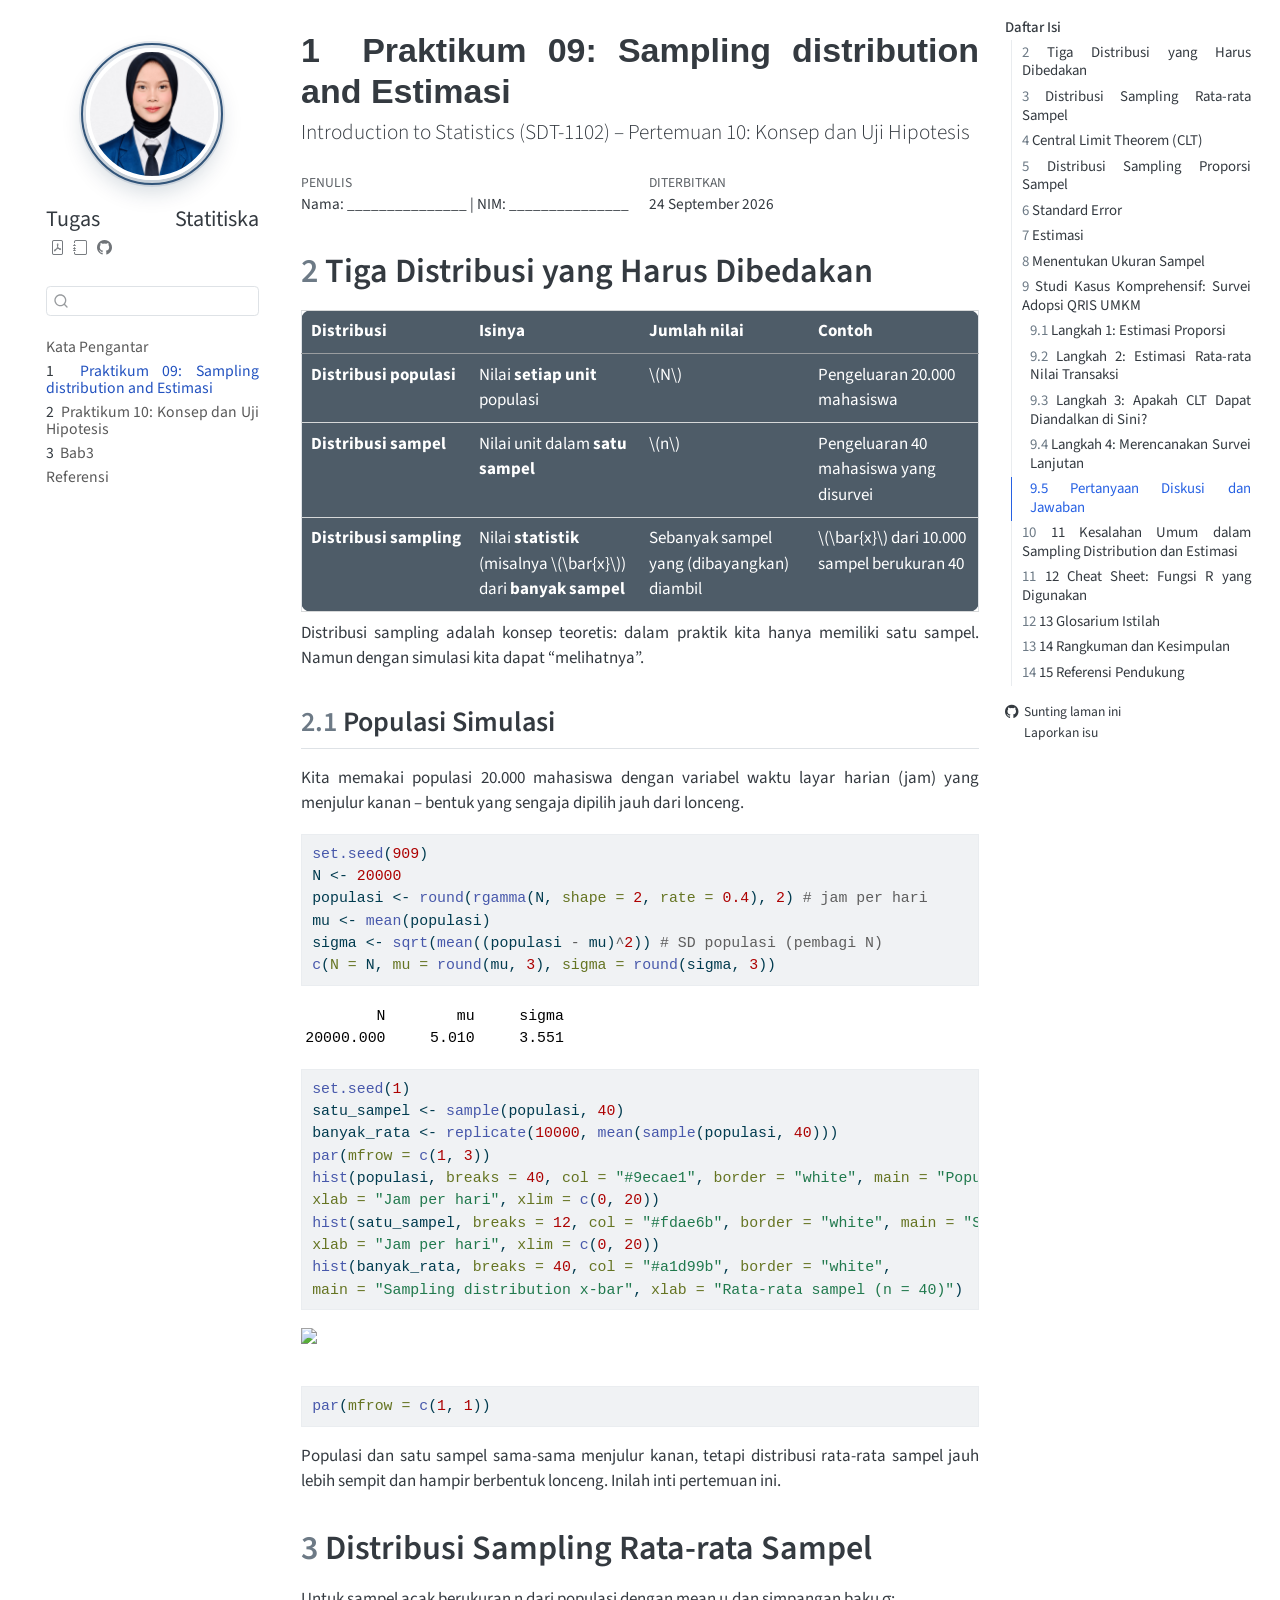
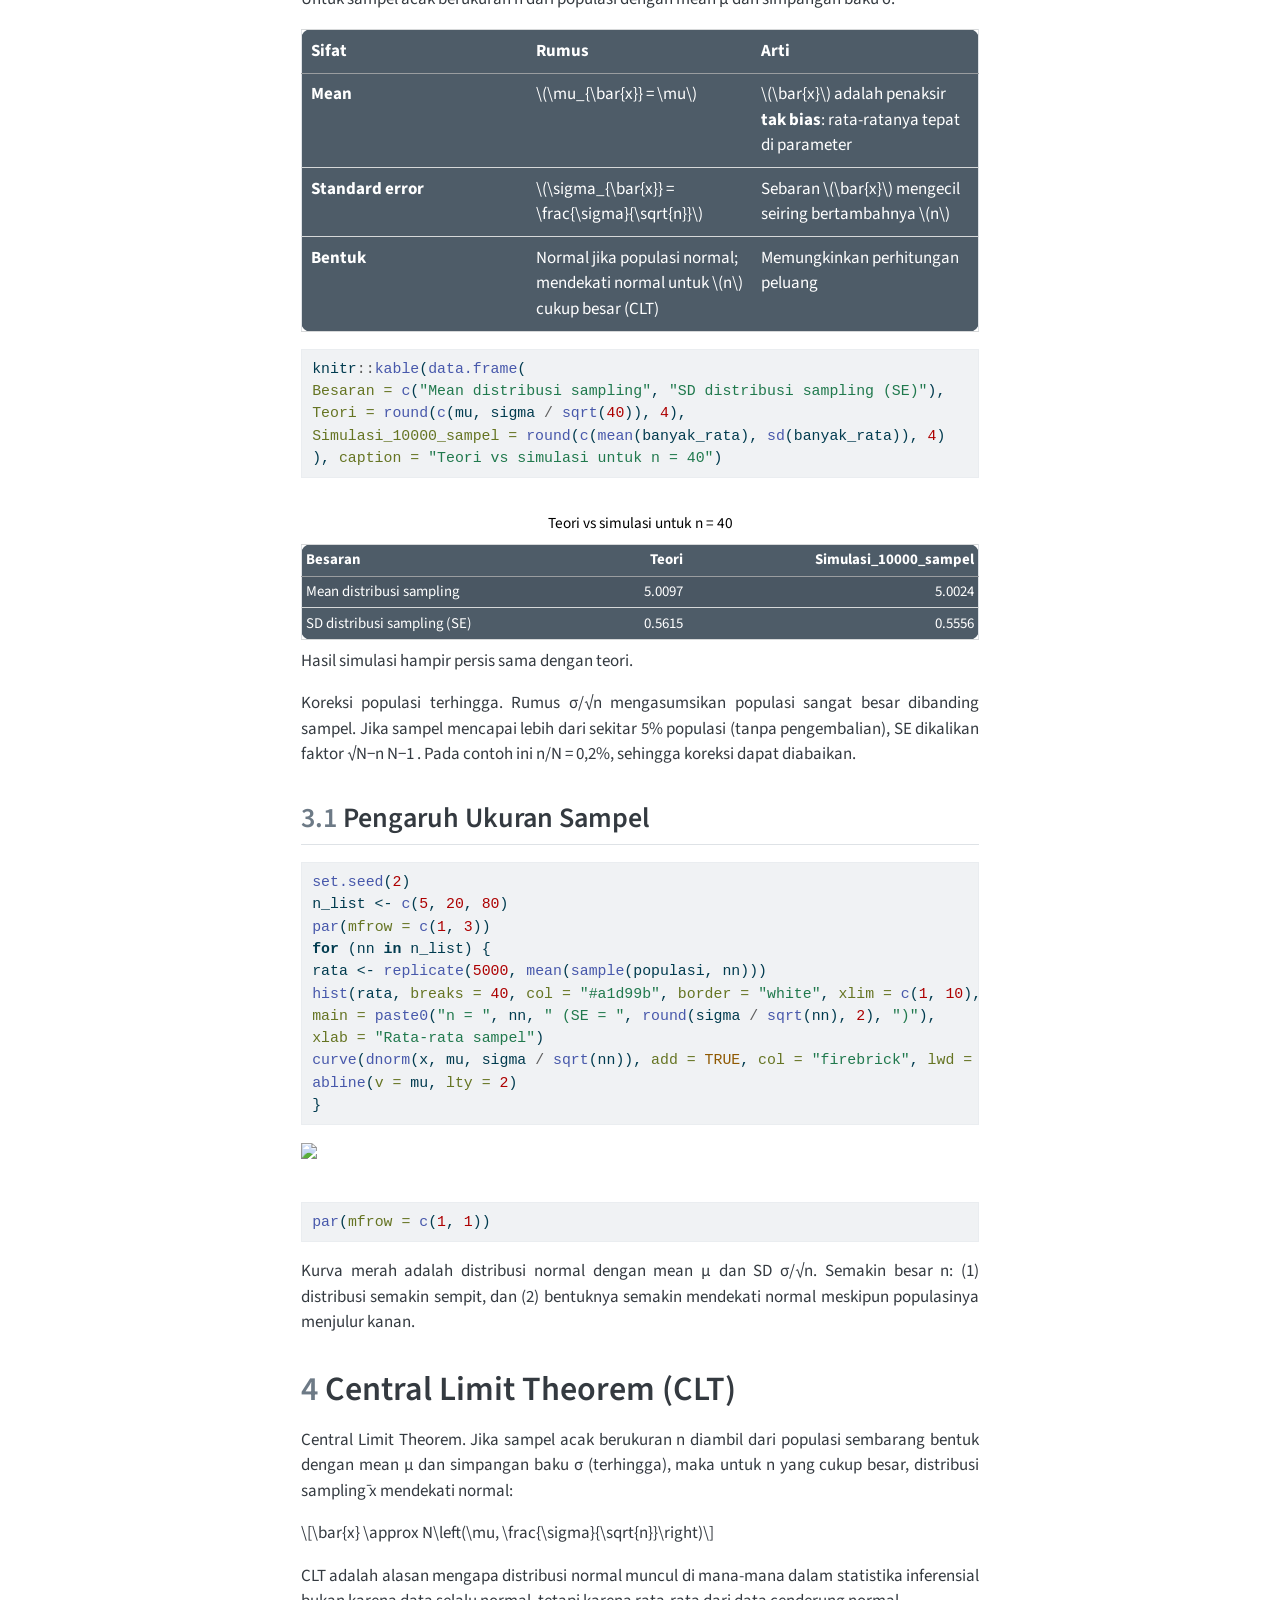
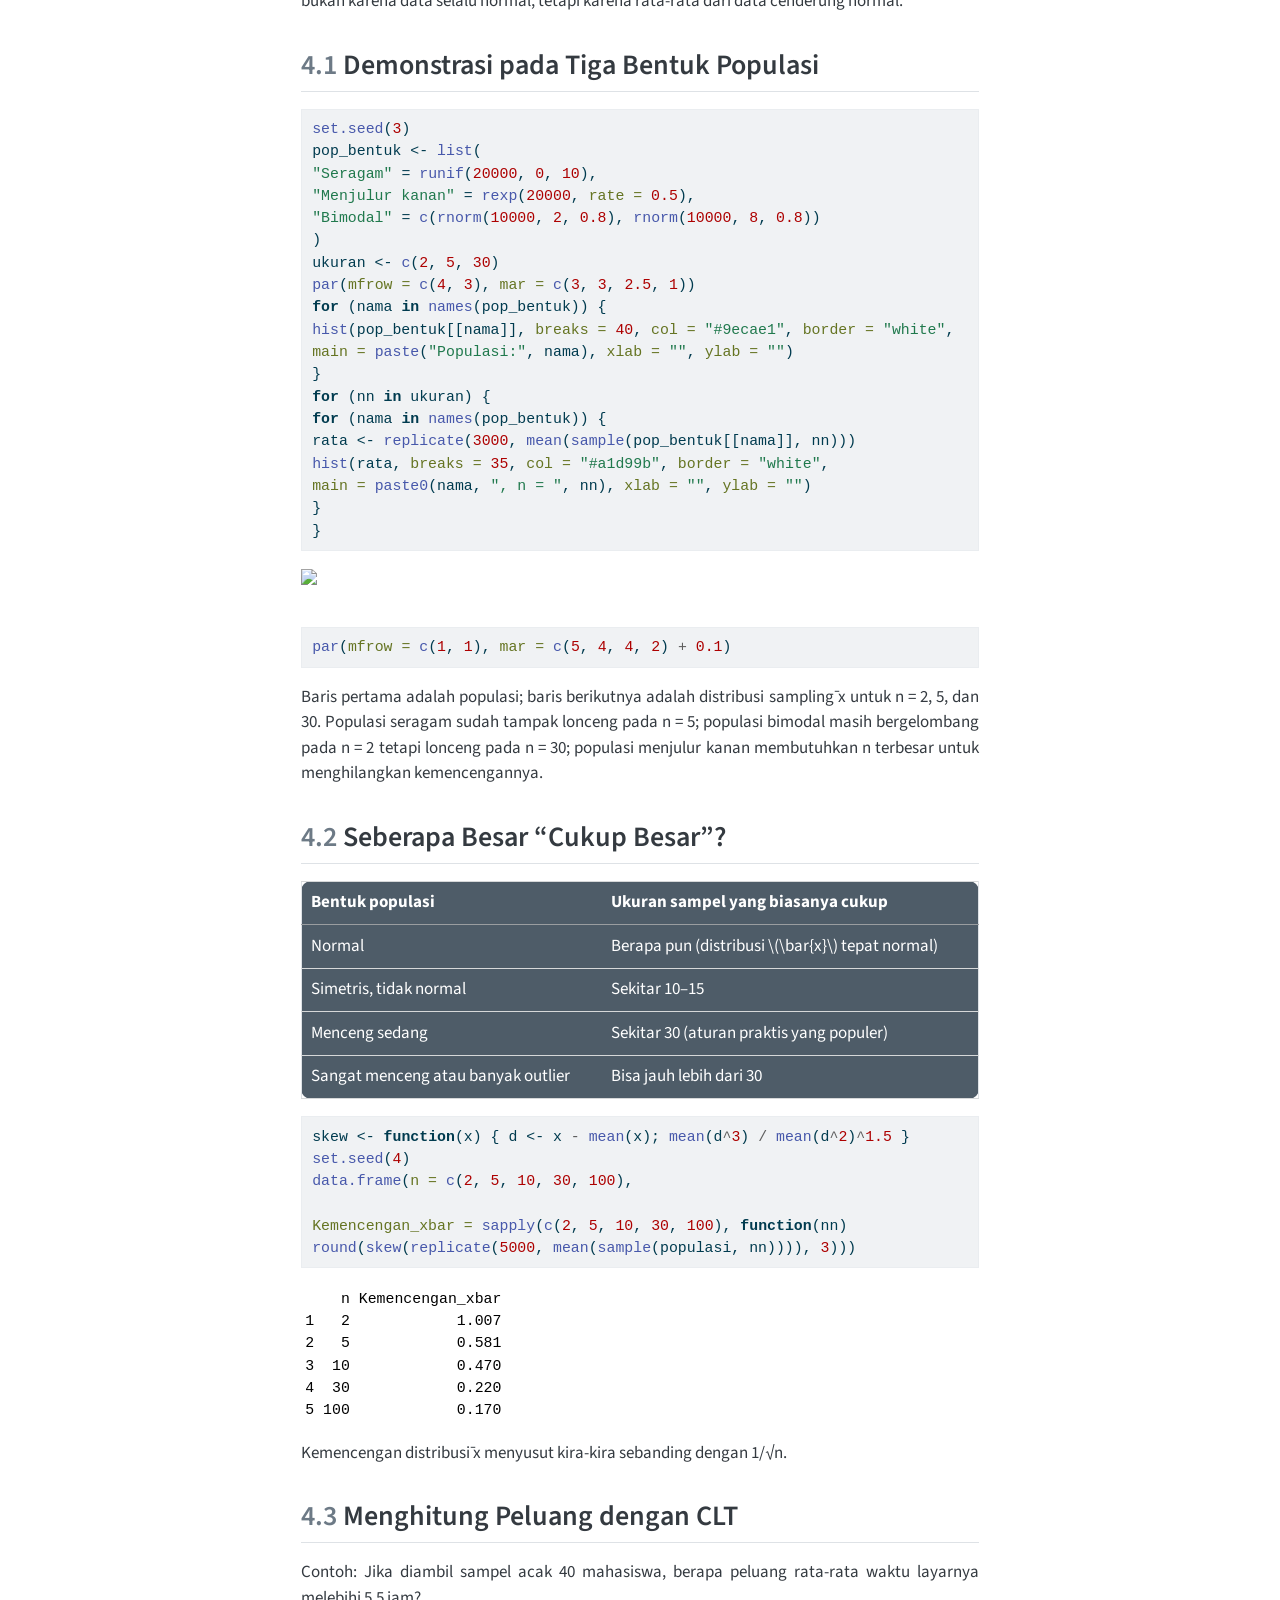
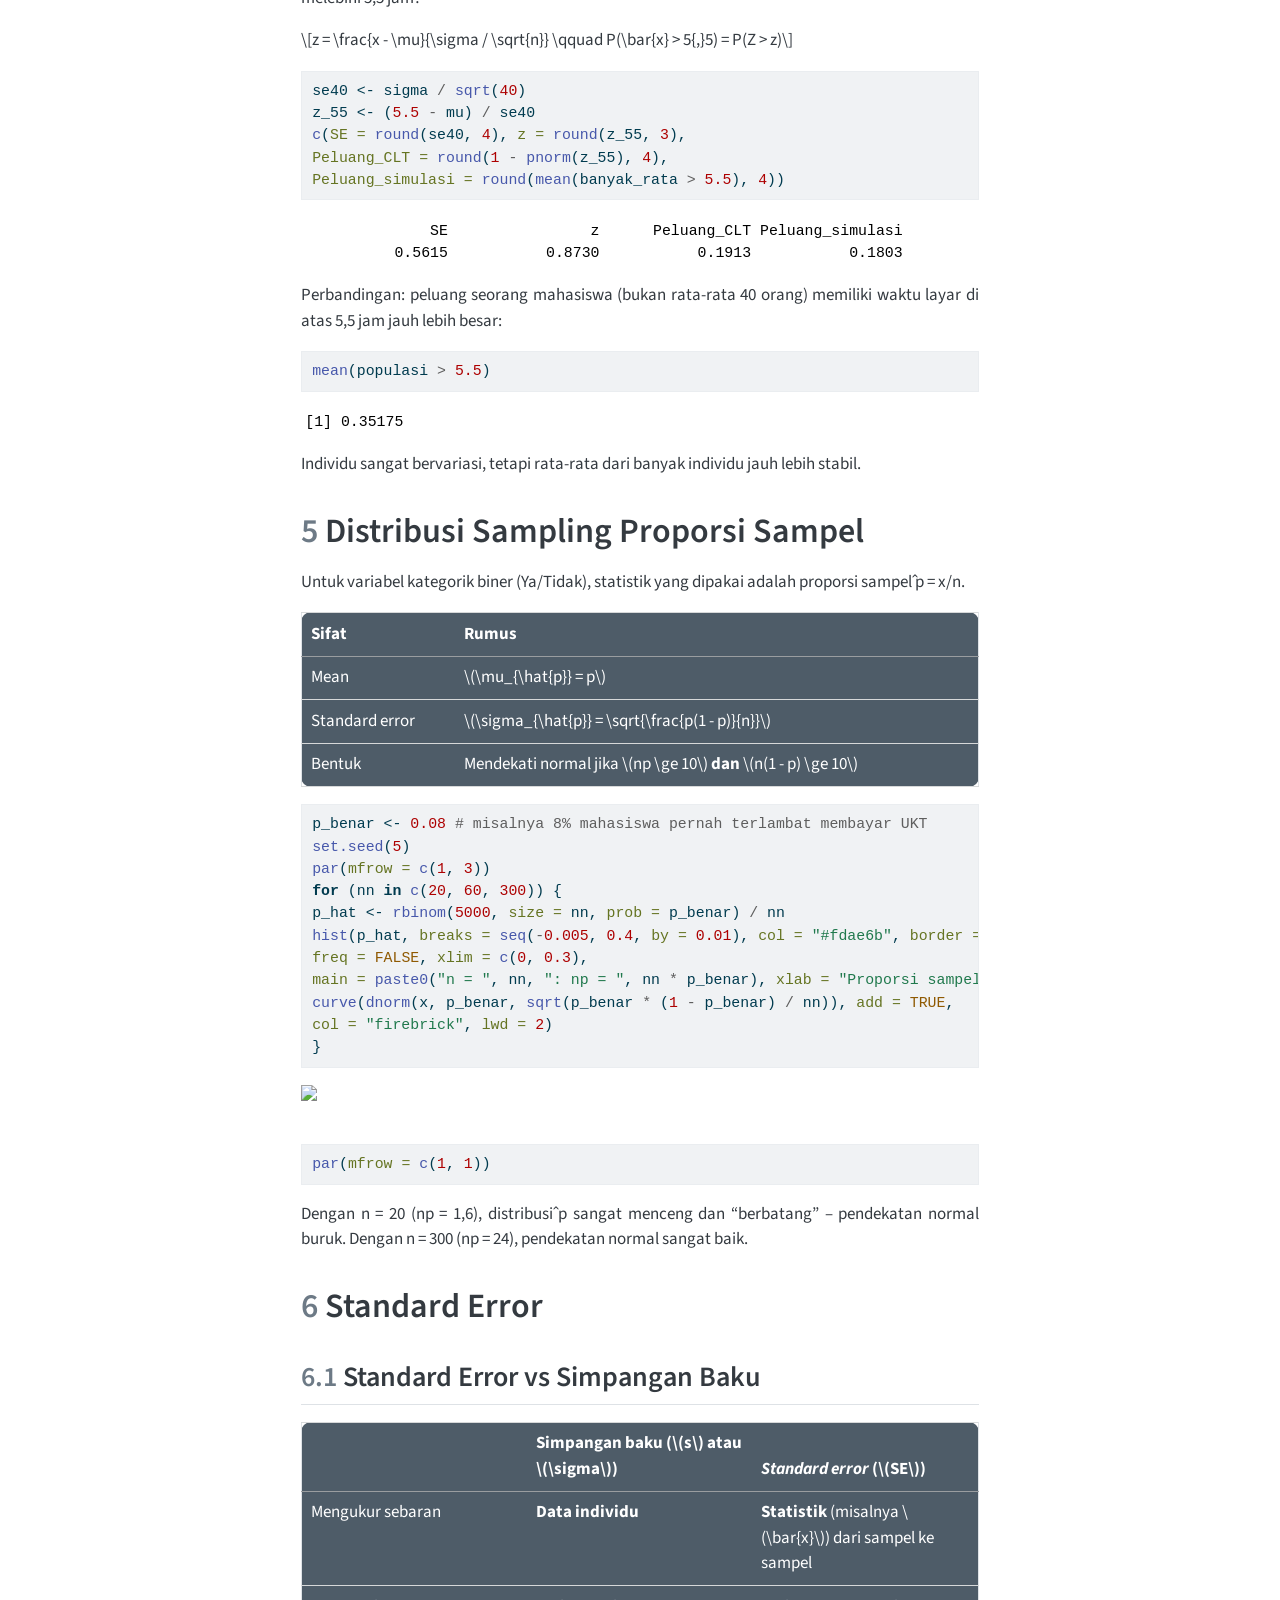
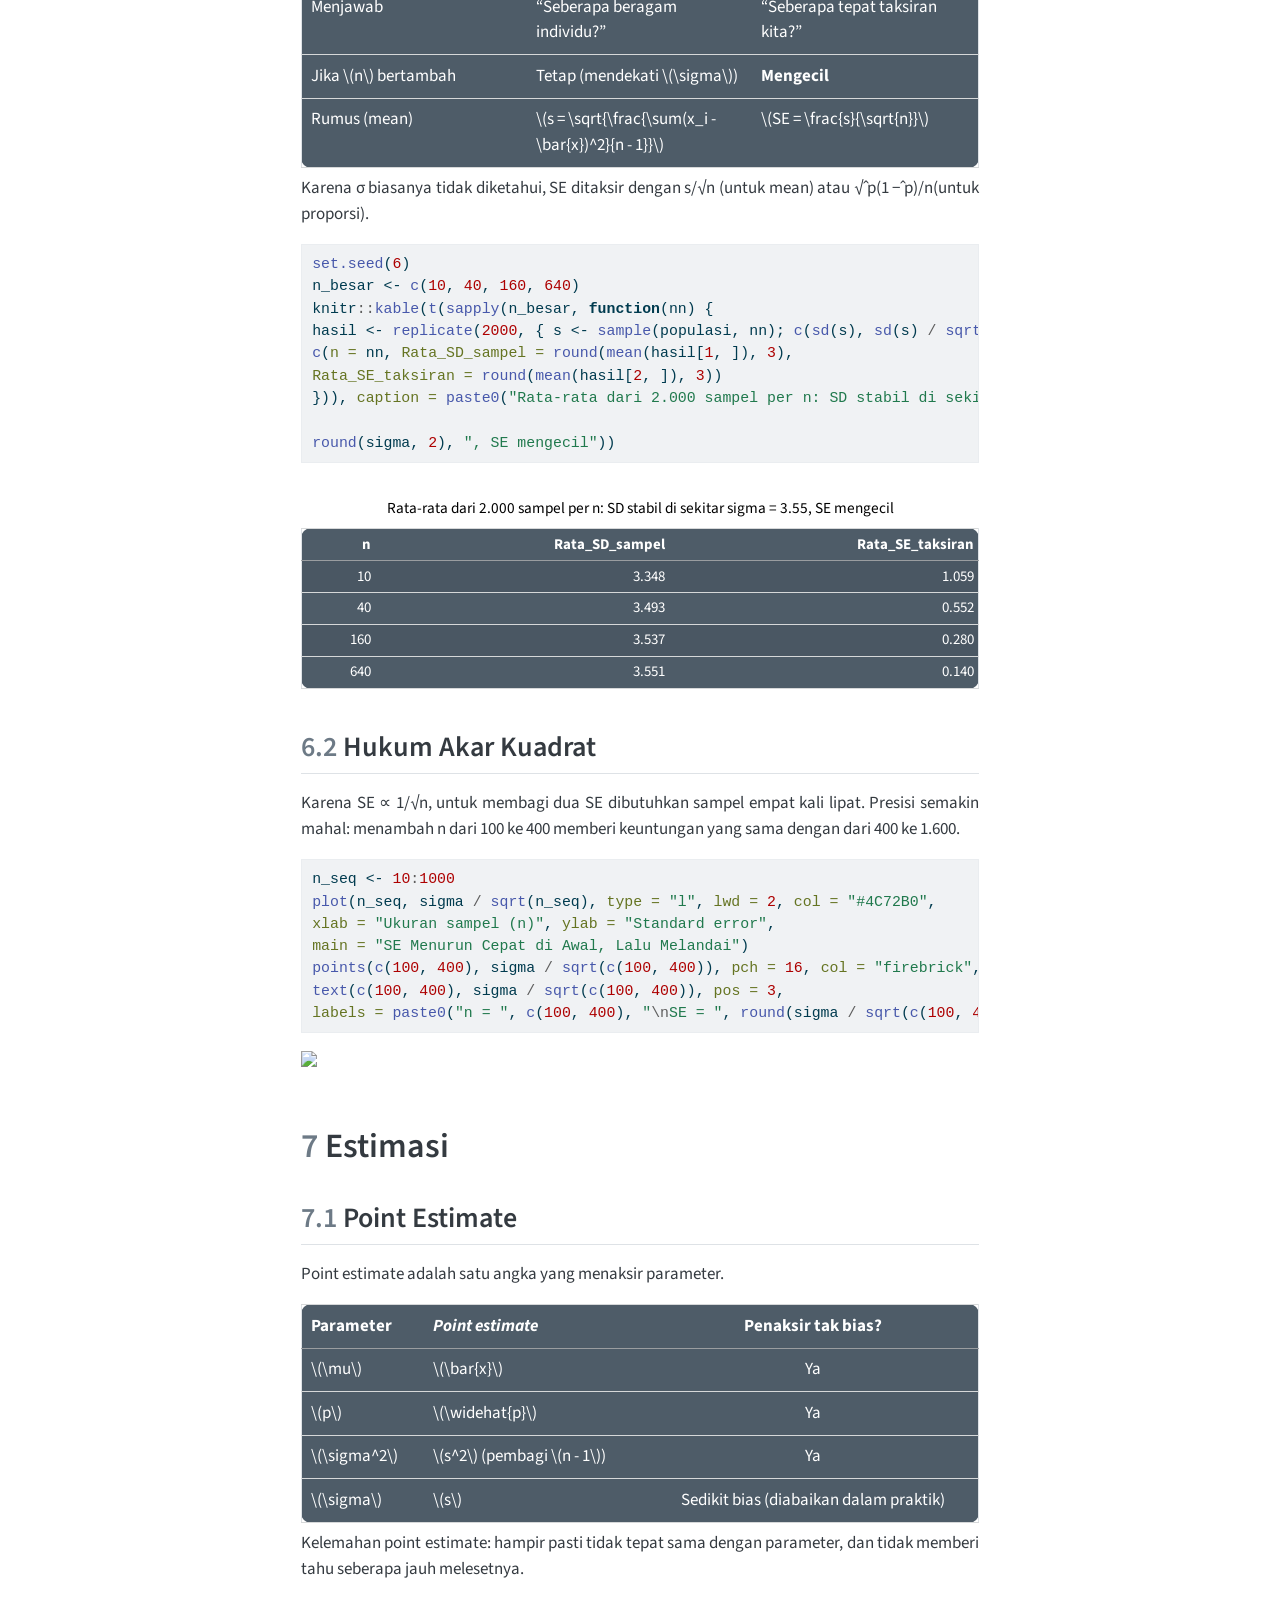
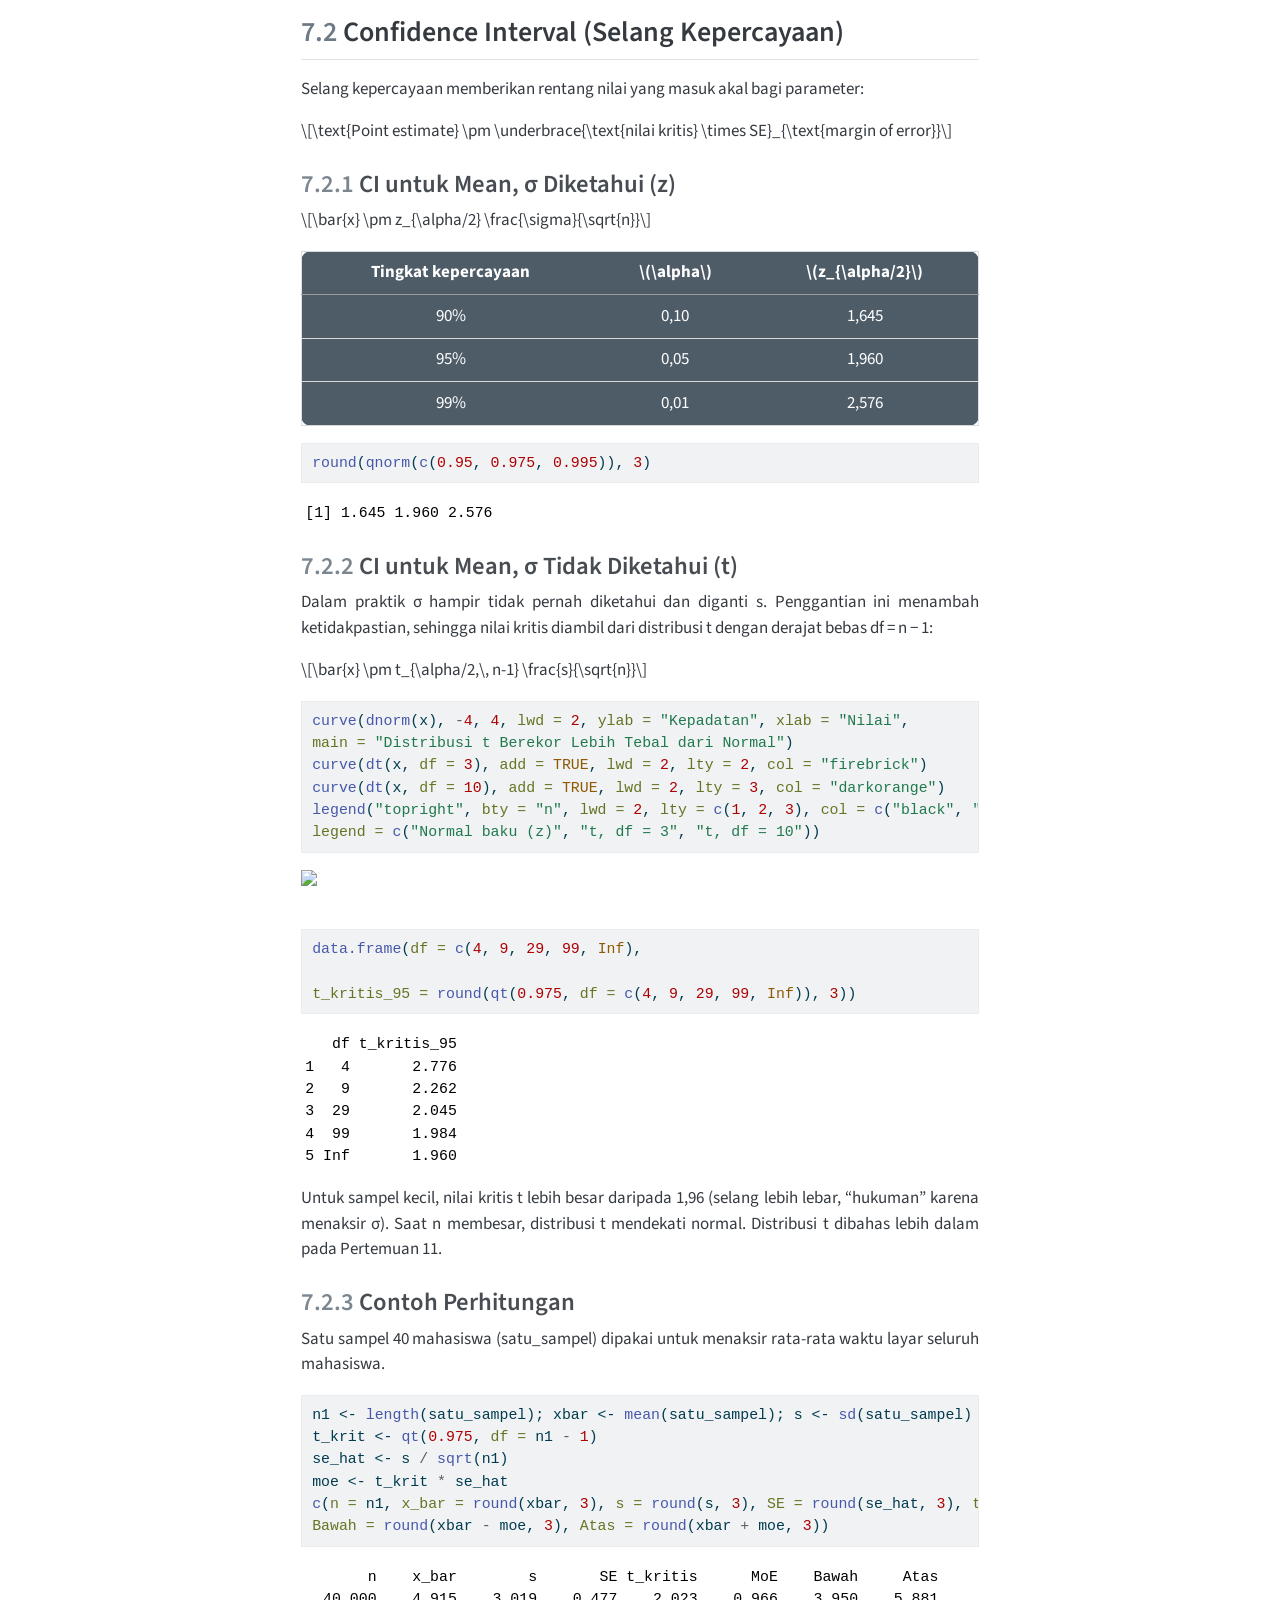
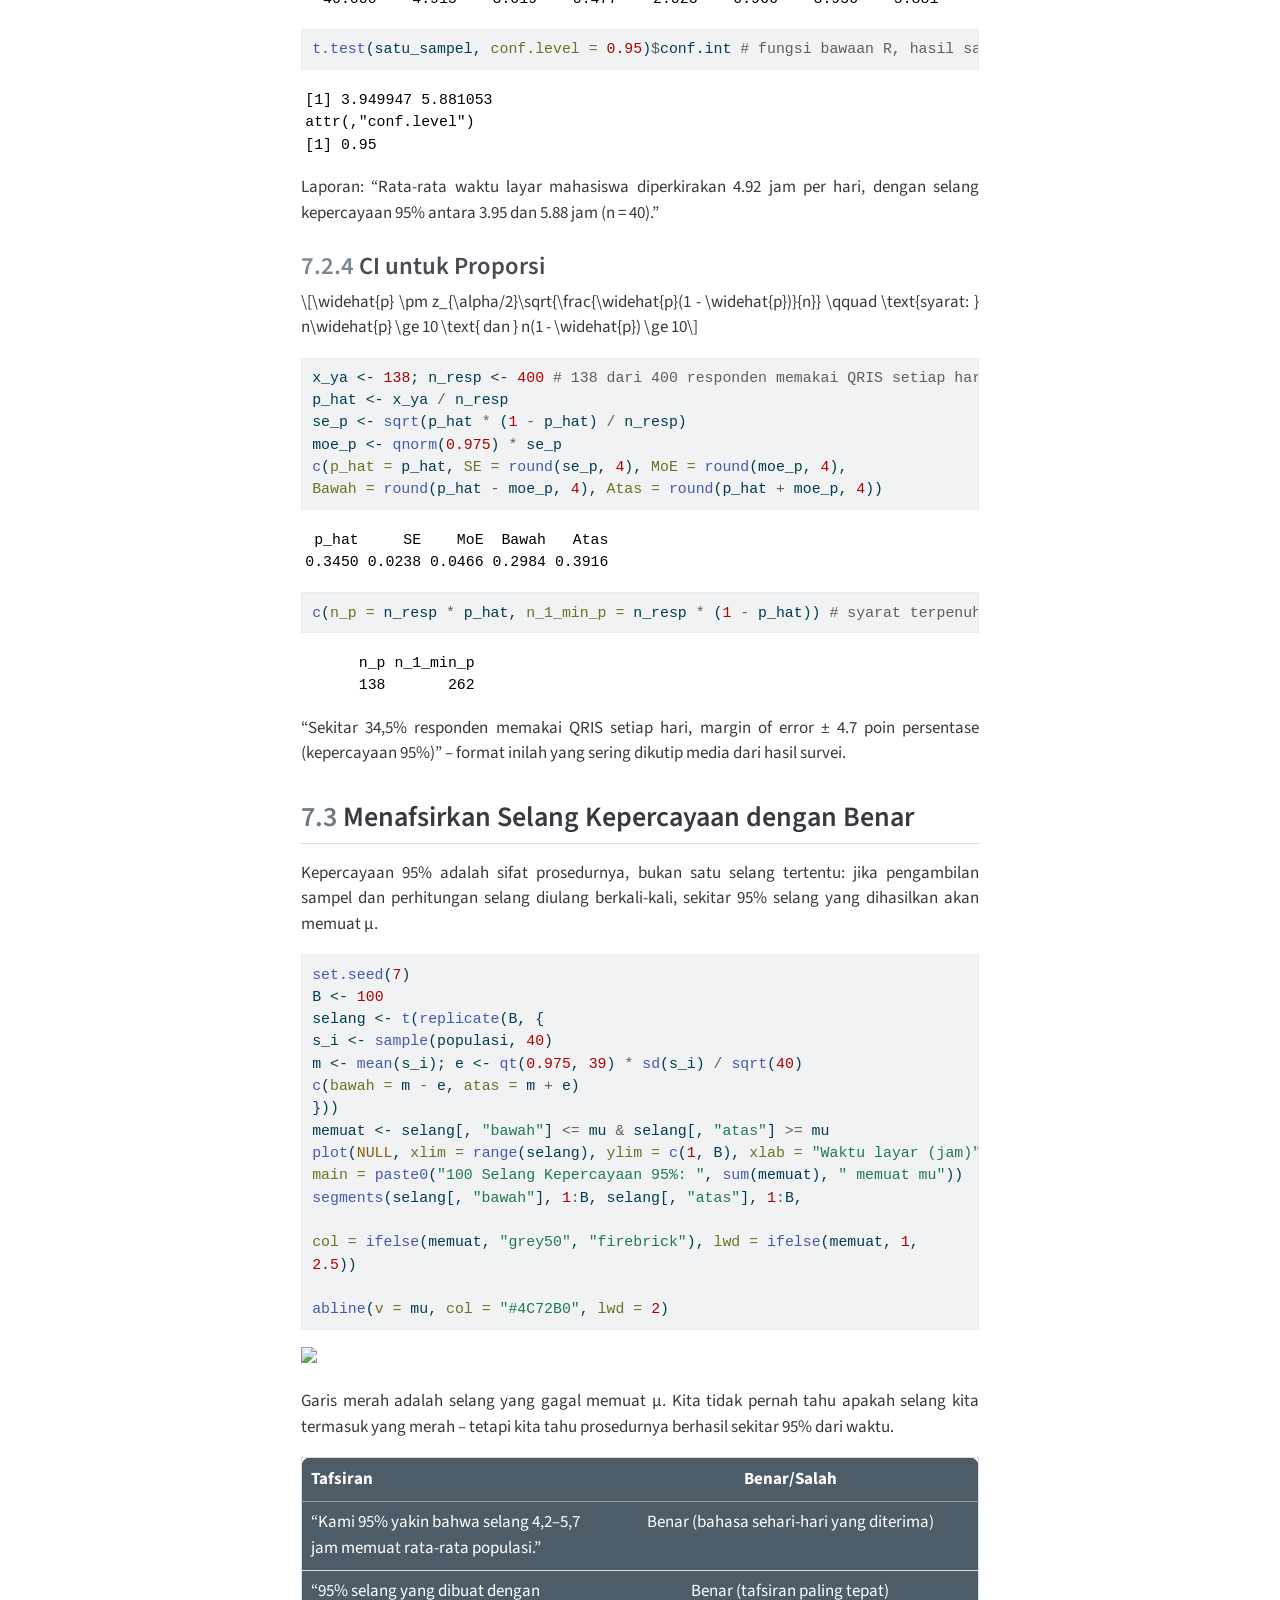
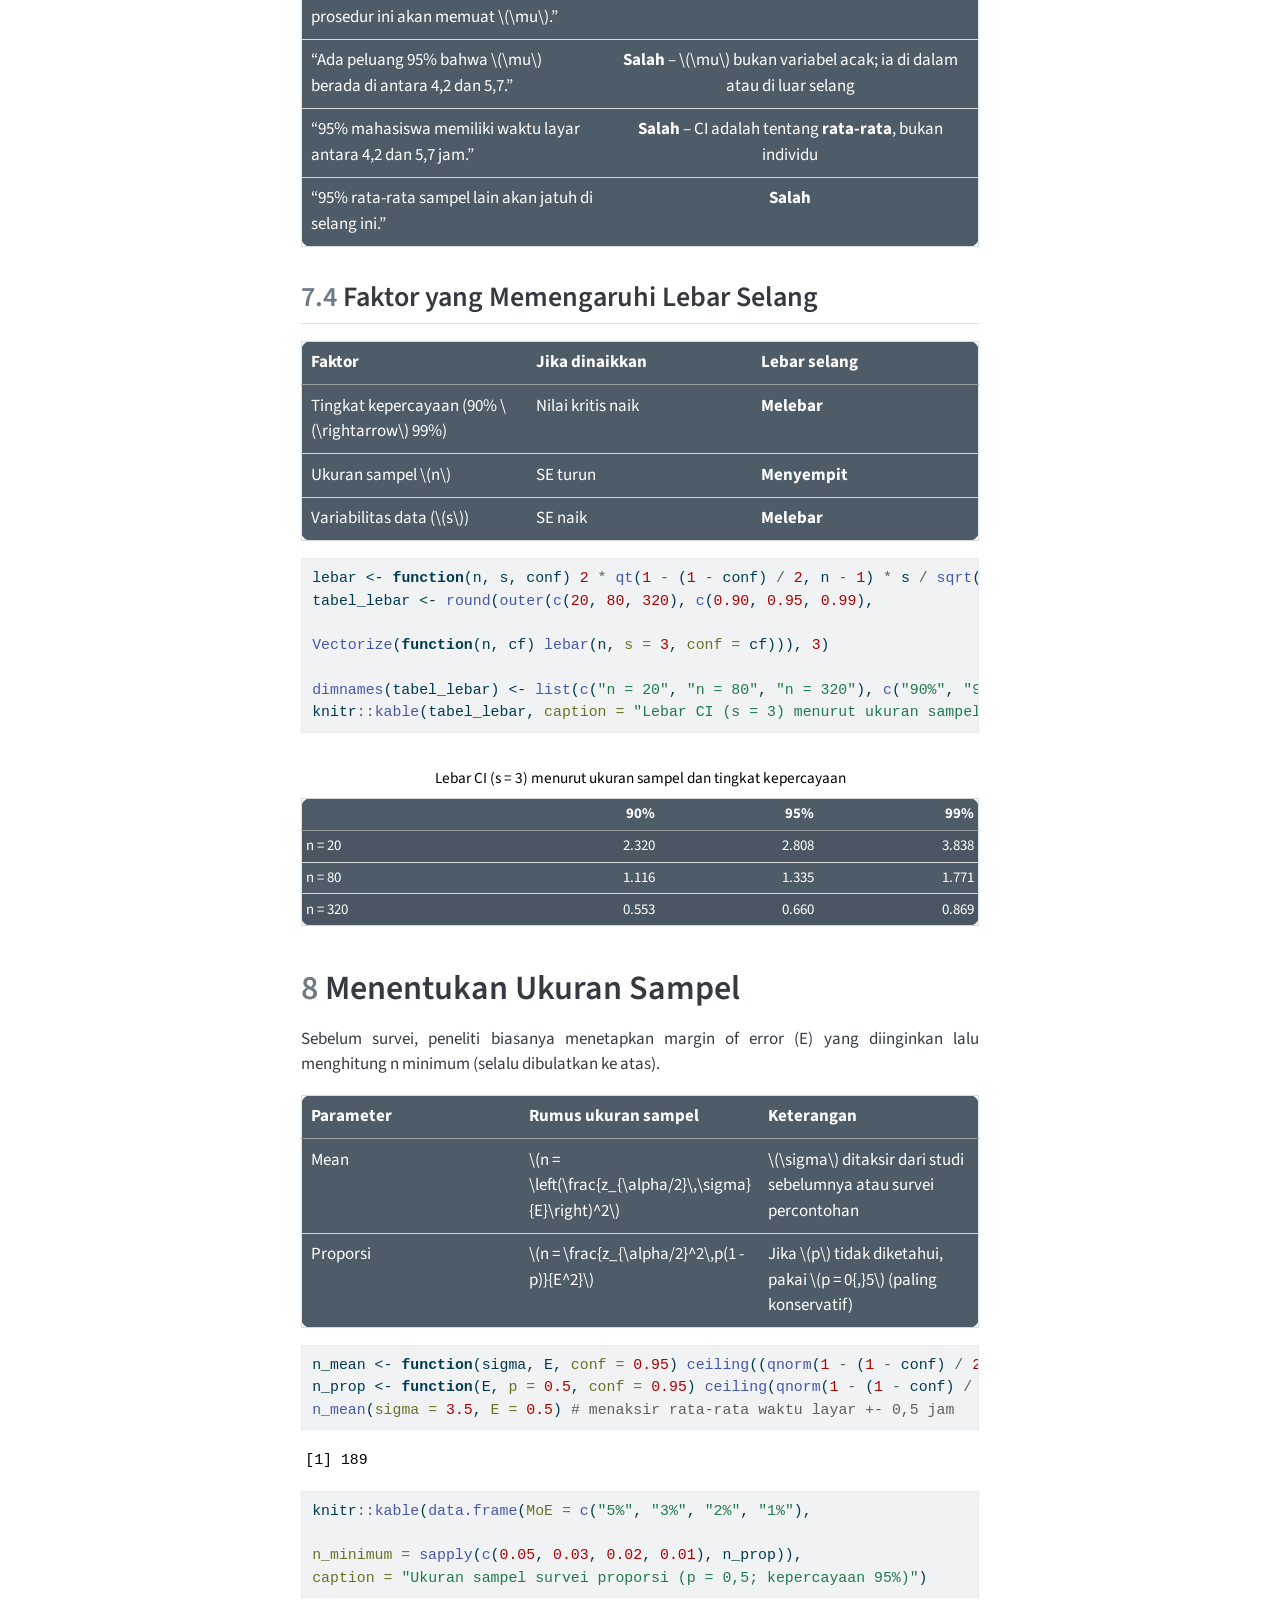
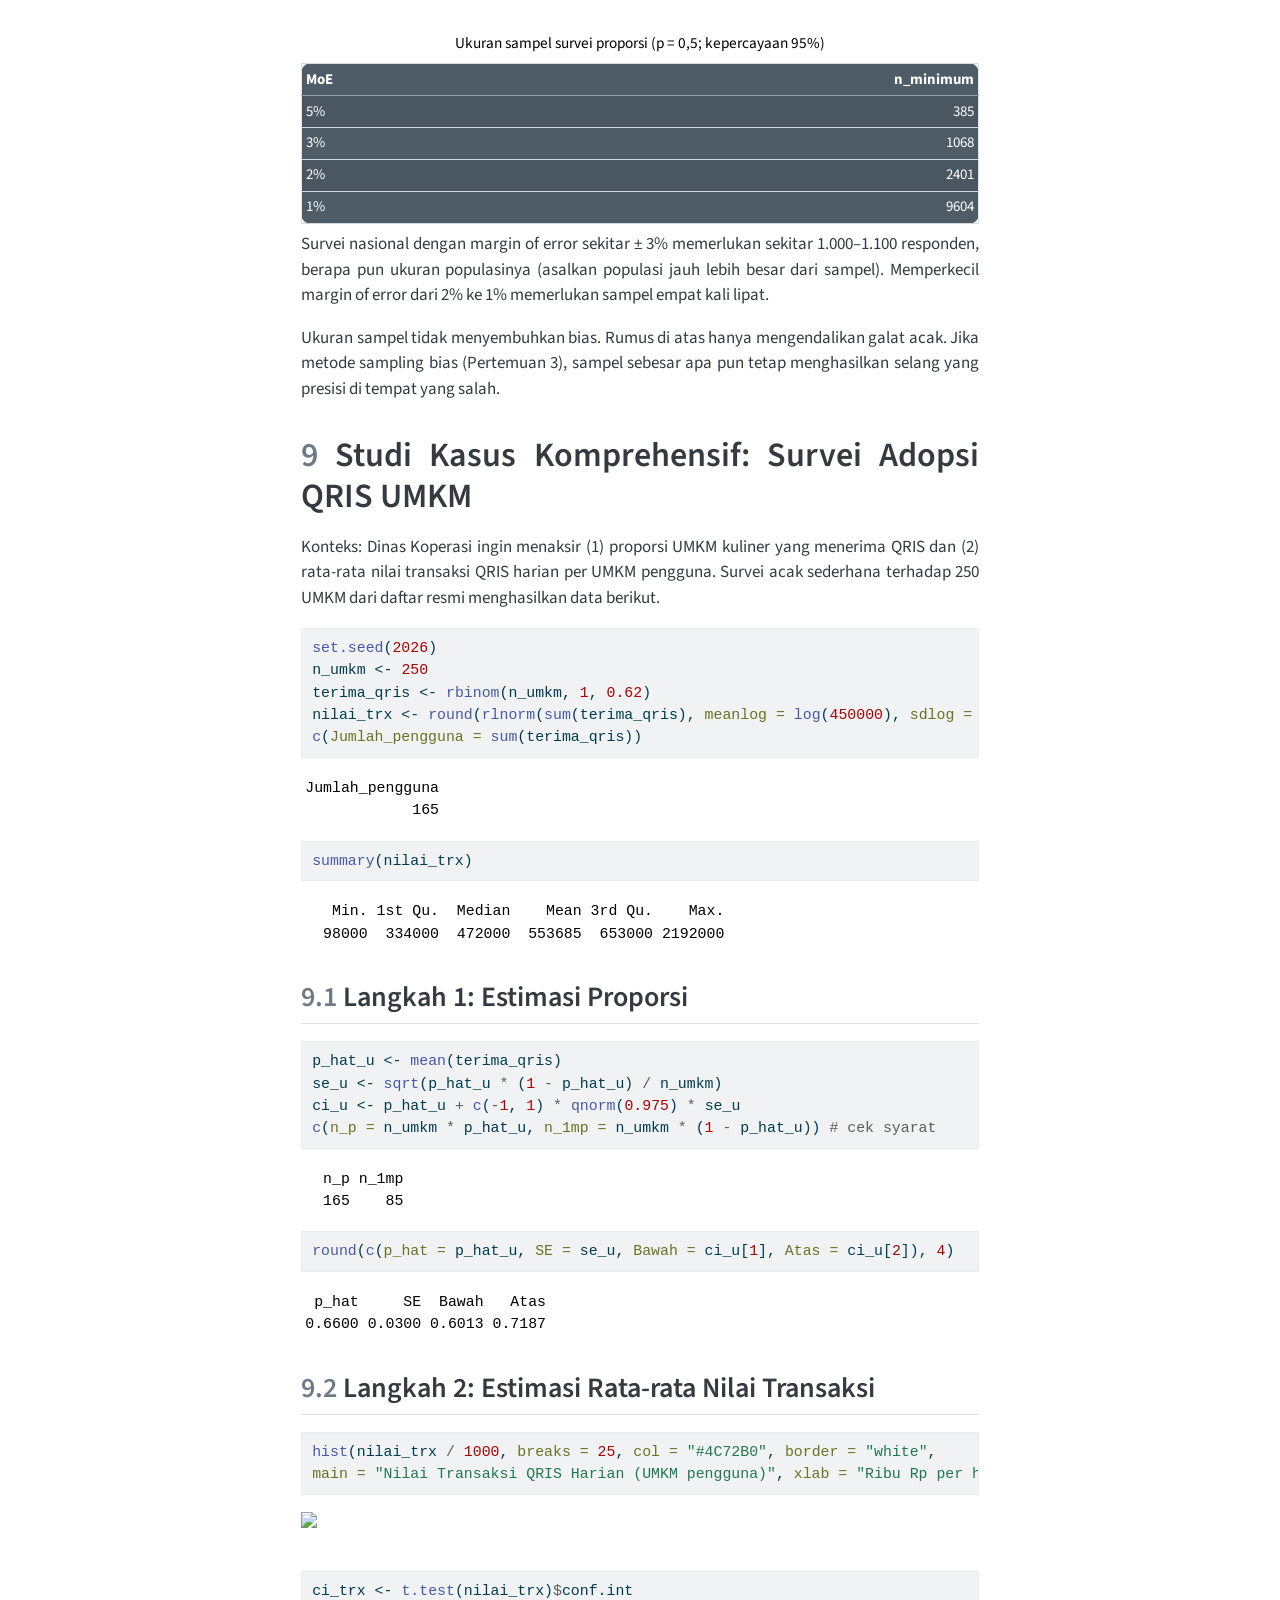
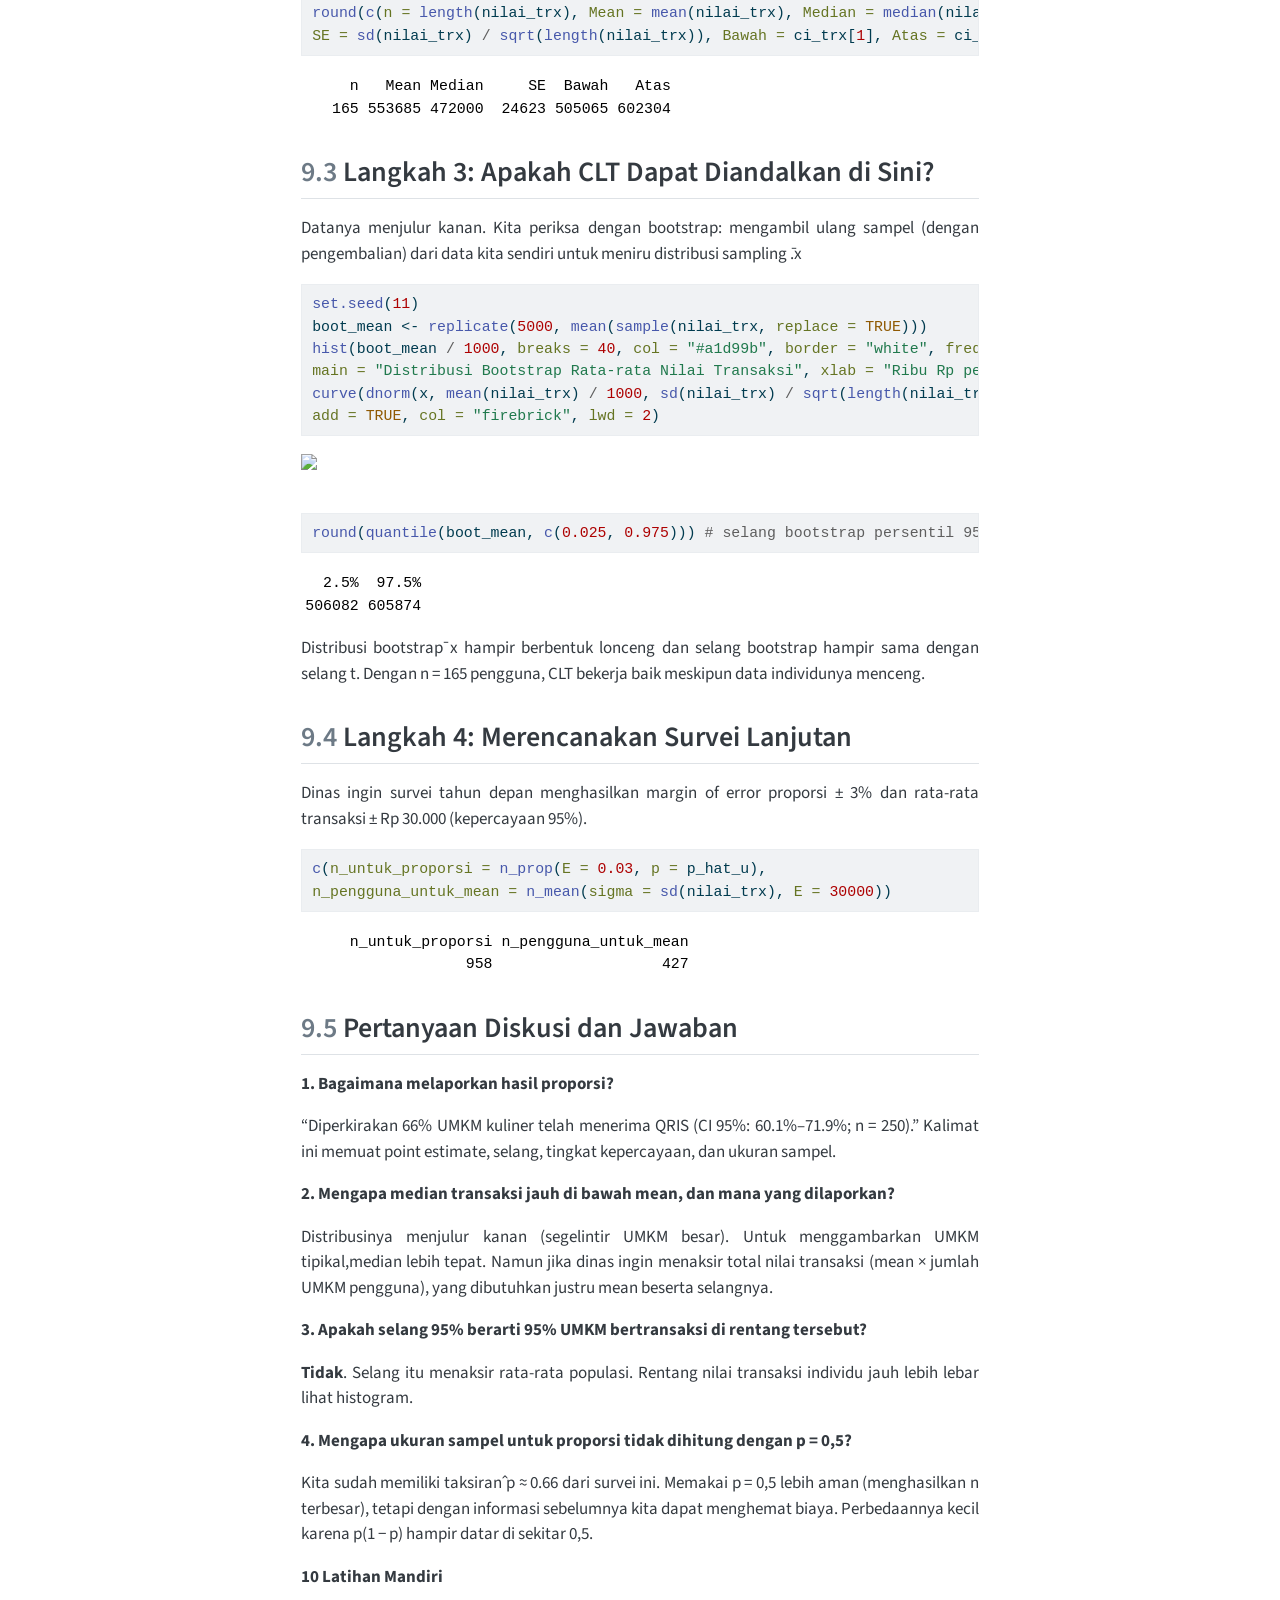
==== commit e5ec612a: "Update book content" ====
--- a/docs/chapters/bab-1.html
+++ b/docs/chapters/bab-1.html
@@ -10,7 +10,7 @@
 <meta name="dcterms.date" content="2026-09-24">
 <meta name="description" content="Deskripsi singkat tentang buku">
 
-<title>1&nbsp; Praktikum 09: Sampling distribution and Estimasi – Quarto Template</title>
+<title>1&nbsp; Praktikum 09: Sampling distribution and Estimasi – Tugas Statitiska</title>
 <style>
 /* Default styles provided by pandoc.
 ** See https://pandoc.org/MANUAL.html#variables-for-html for config info.
@@ -174,7 +174,7 @@
   <nav id="quarto-sidebar" class="sidebar collapse collapse-horizontal quarto-sidebar-collapse-item sidebar-navigation floating overflow-auto" aria-label="Situs web">
     <div class="pt-lg-2 mt-2 text-left sidebar-header">
     <div class="sidebar-title mb-0 py-0">
-      <a href="../">Quarto Template</a> 
+      <a href="../">Tugas Statitiska</a> 
         <div class="sidebar-tools-main tools-wide">
     <a href="../Quarto-Template.pdf" title="Pratinjau PDF" class="quarto-navigation-tool px-1" aria-label="Pratinjau PDF"><i class="bi bi-file-pdf"></i></a>
     <a href="../epub-reader.html" title="Pratinjau EPUB" class="quarto-navigation-tool px-1" aria-label="Pratinjau EPUB"><i class="bi bi-journal"></i></a>
